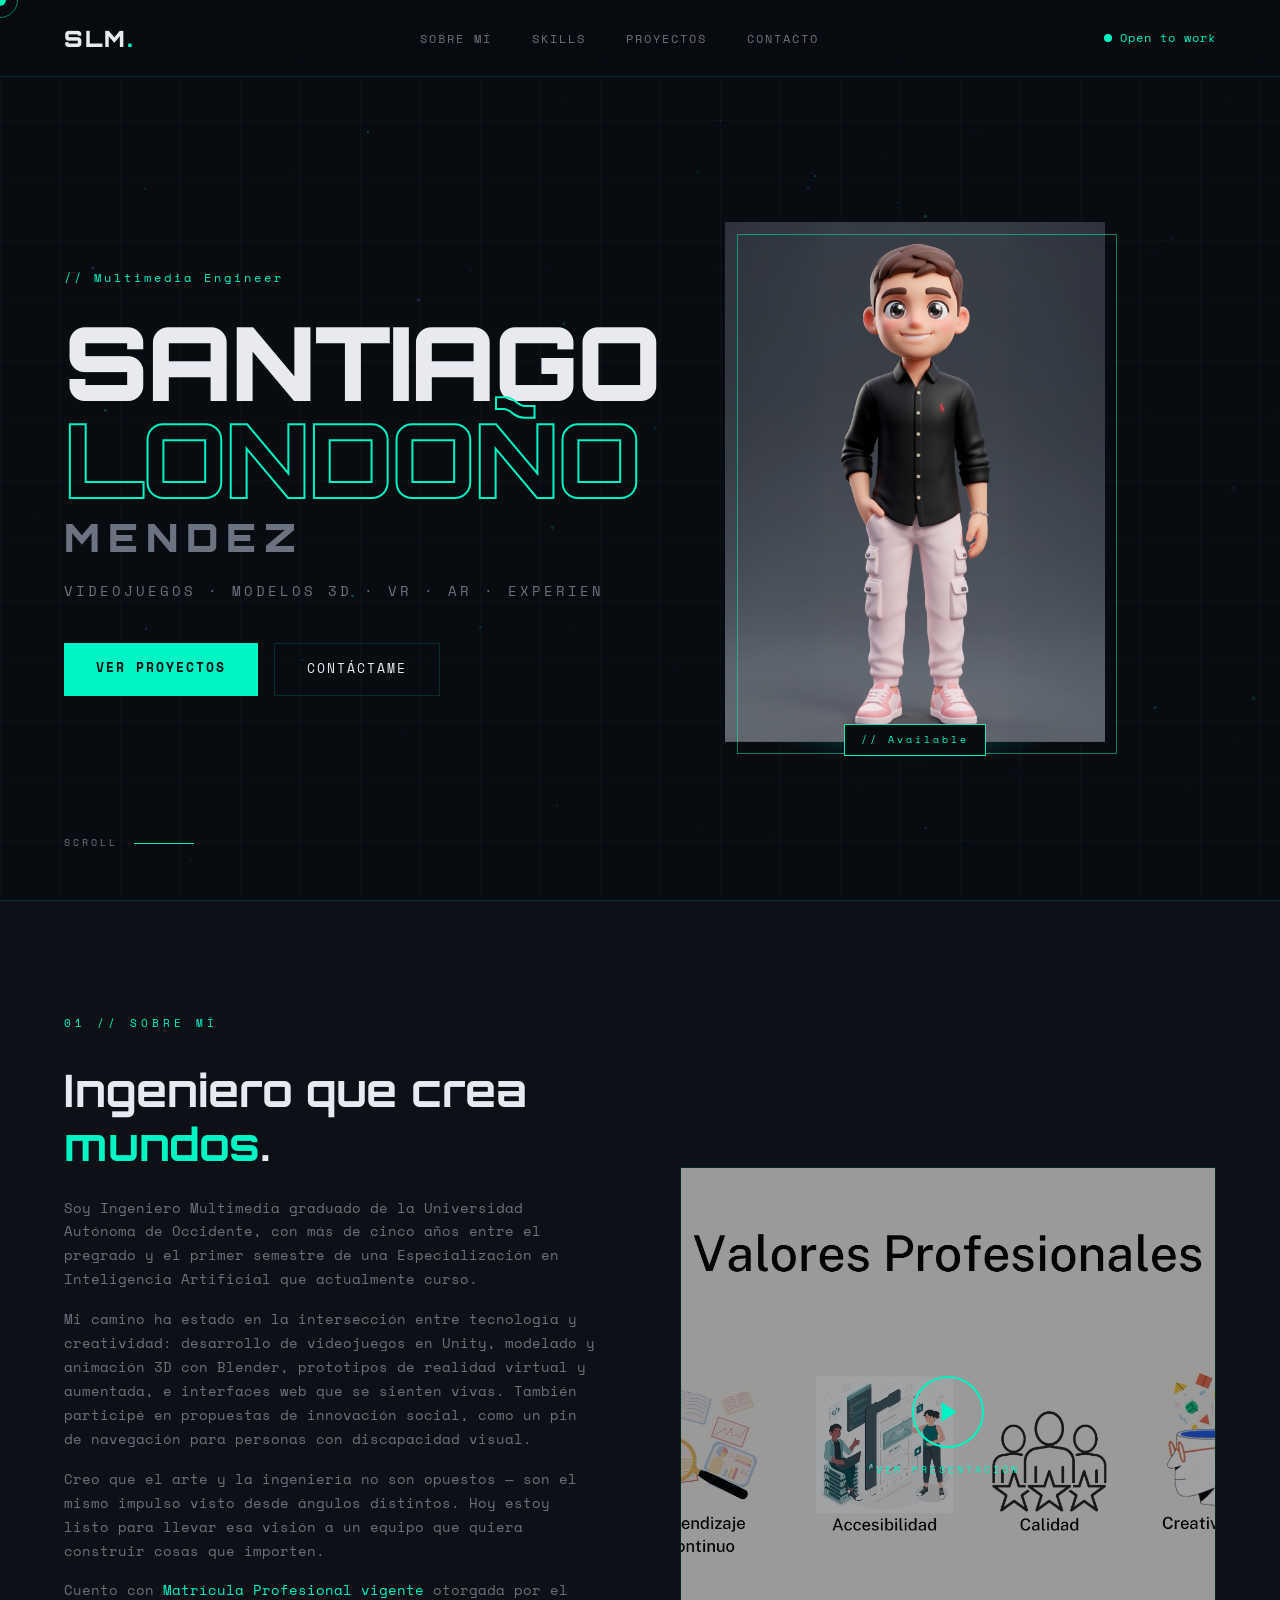
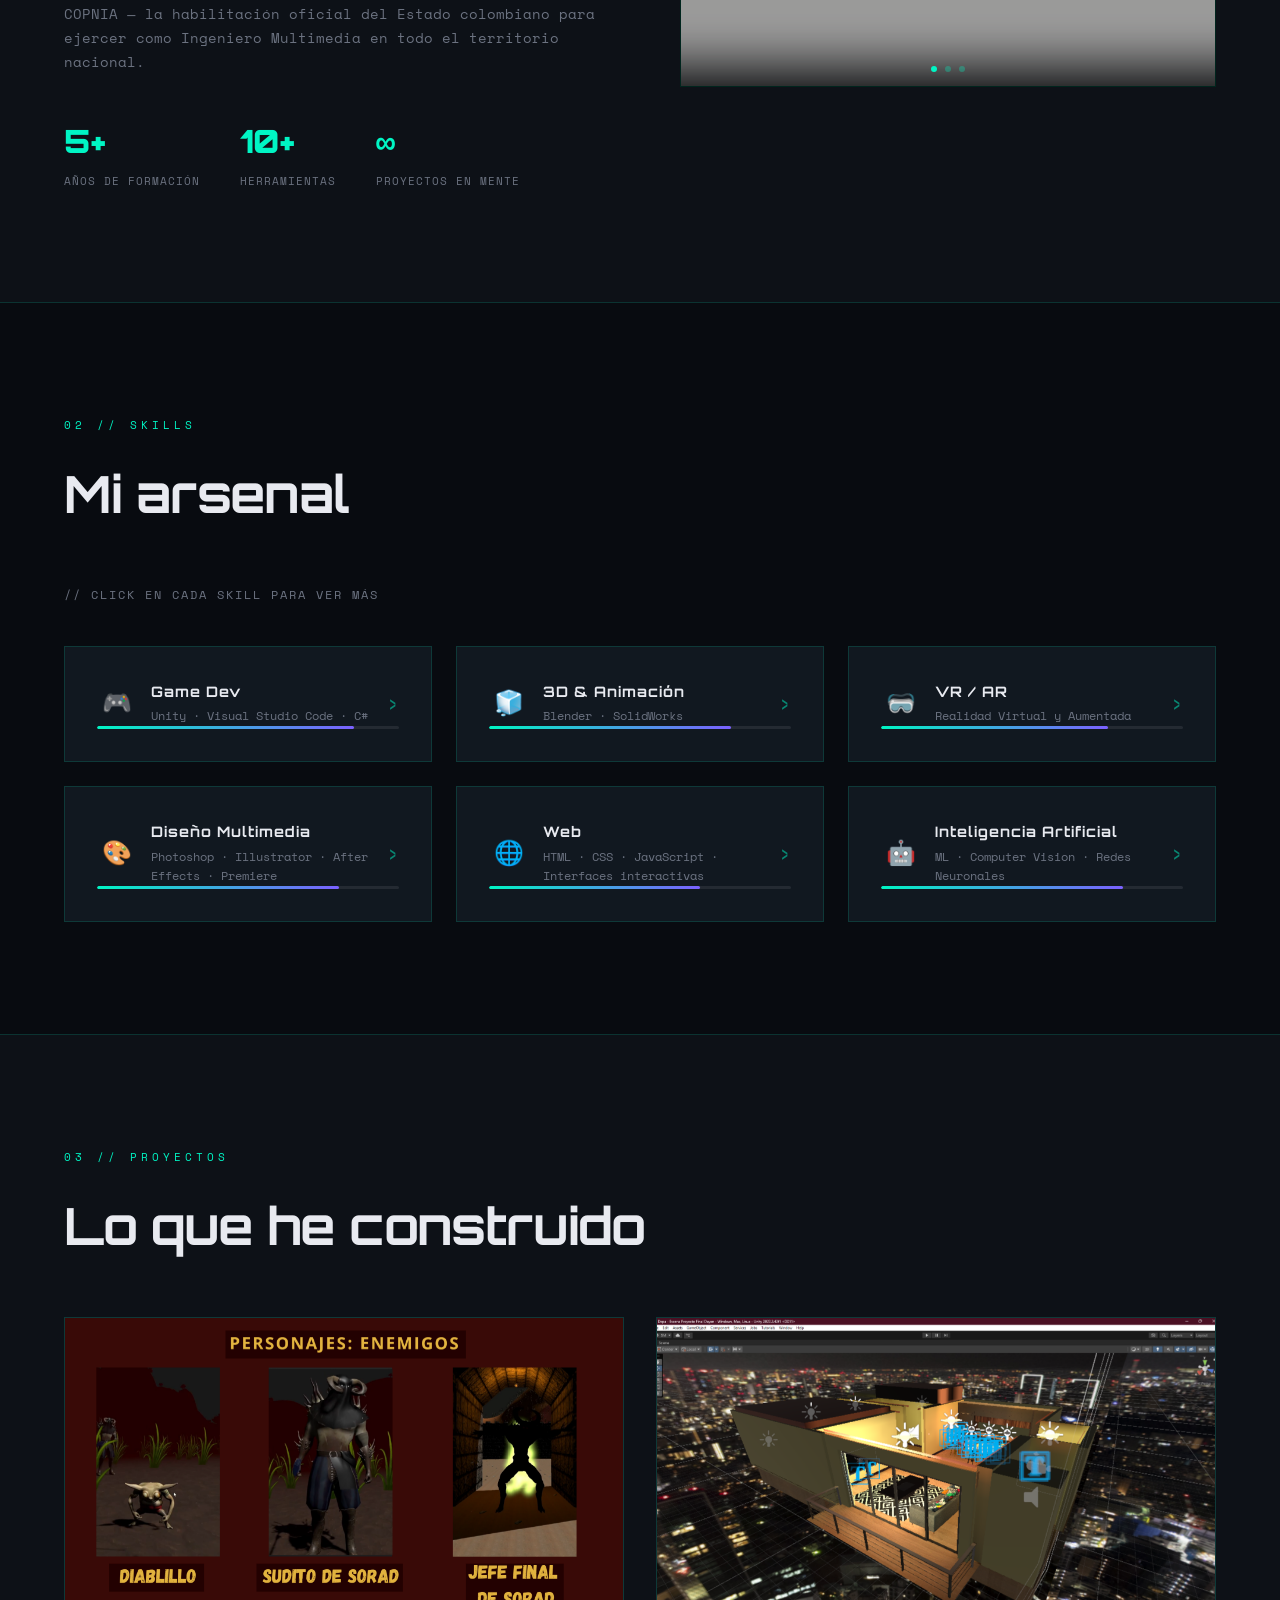
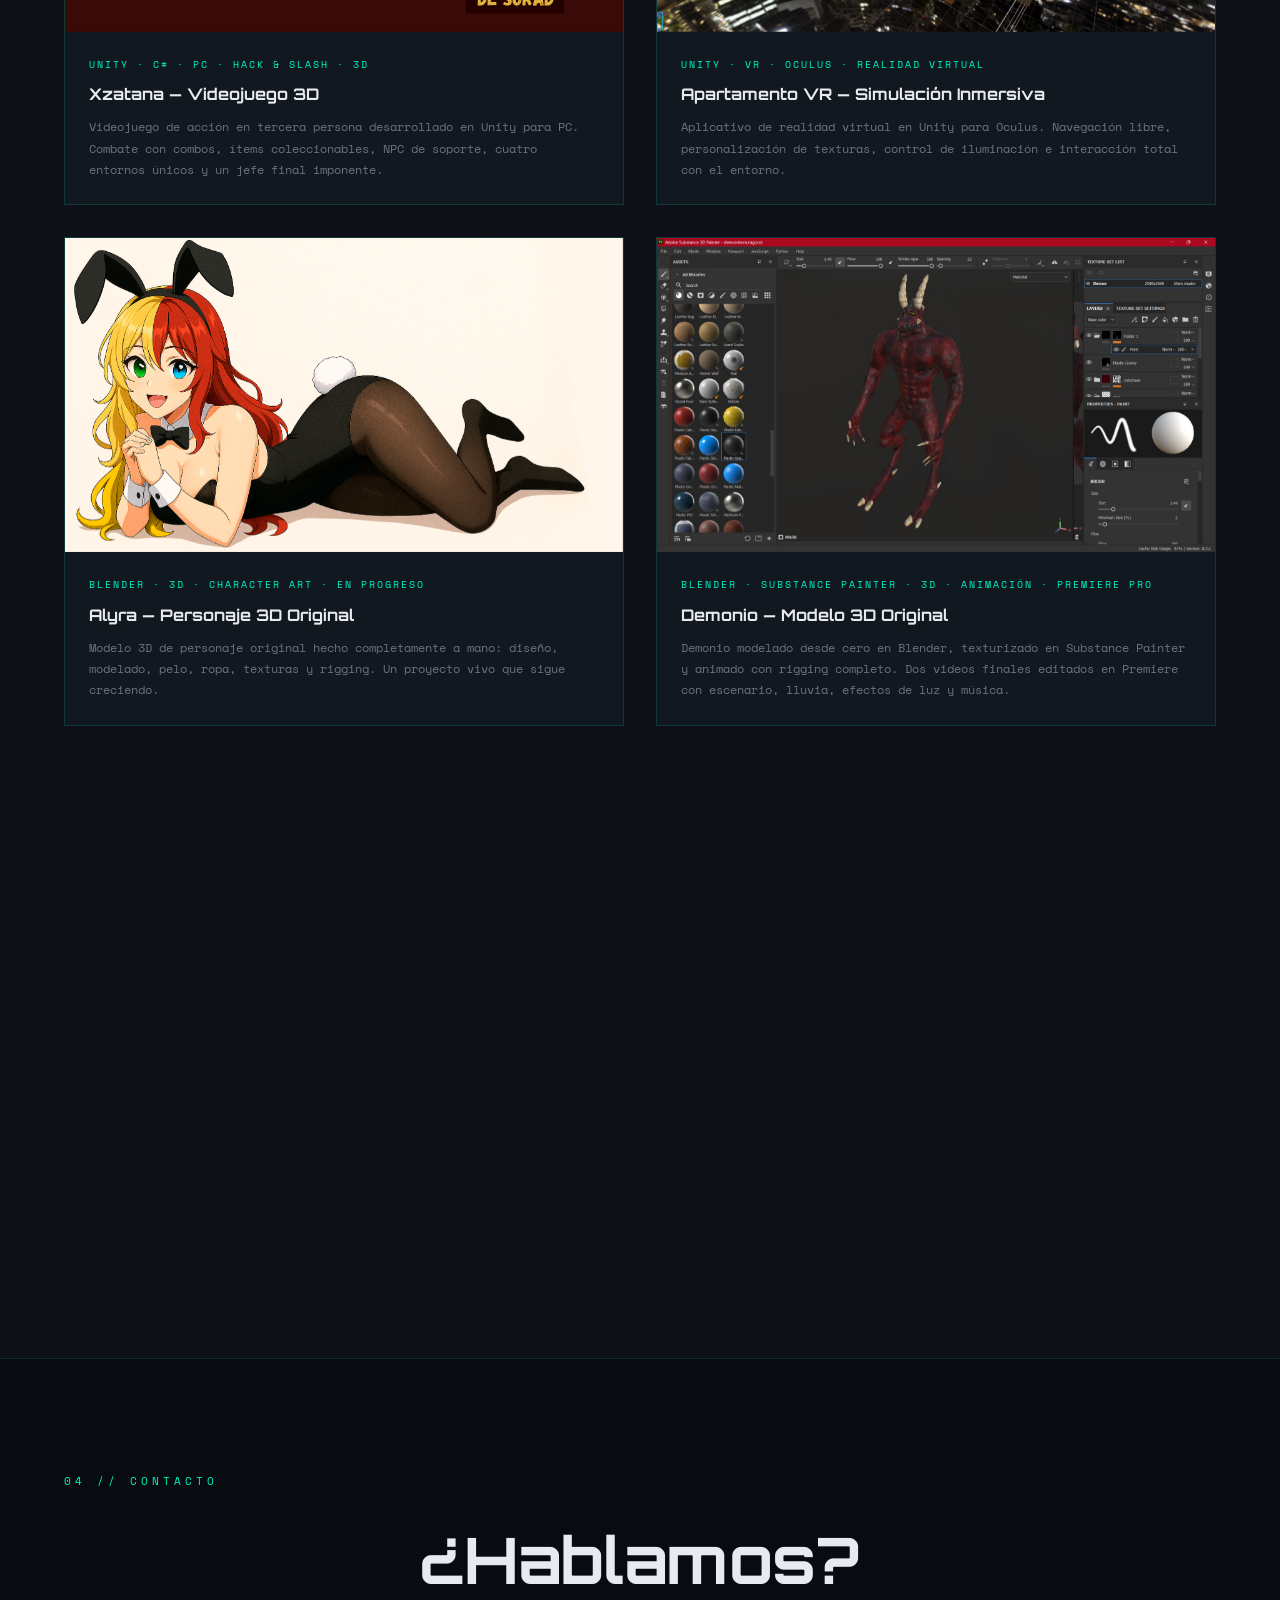
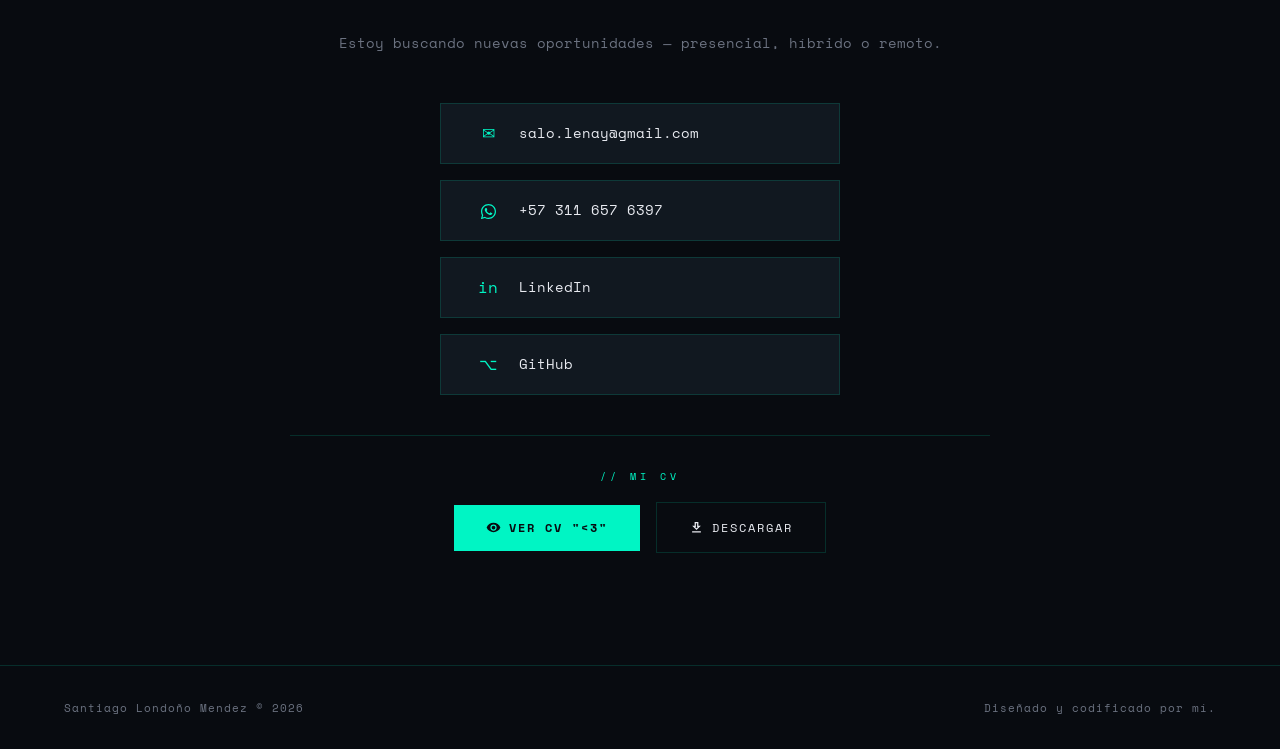
==== index.html @ 5a7d79ef "bb bb" ====
<!DOCTYPE html>
<html lang="es">
<head>
  <meta charset="UTF-8" />
  <meta name="viewport" content="width=device-width, initial-scale=1.0"/>
  <title>Santiago Londoño — Multimedia Engineer</title>
  <link rel="stylesheet" href="styles.css" />
  <link href="https://fonts.googleapis.com/css2?family=Orbitron:wght@400;700;900&family=Space+Mono:ital,wght@0,400;0,700;1,400&display=swap" rel="stylesheet"/>
</head>
<body>

  <div class="cursor"></div>
  <div class="cursor-trail"></div>
  <canvas id="particles-canvas"></canvas>

  <!-- NAVBAR -->
  <nav class="navbar">
    <a href="#inicio" class="nav-logo">SLM<span class="dot">.</span></a>
    <ul class="nav-links">
      <li><a href="#sobre-mi">Sobre mí</a></li>
      <li><a href="#habilidades">Skills</a></li>
      <li><a href="#proyectos">Proyectos</a></li>
      <li><a href="#contacto">Contacto</a></li>
    </ul>
    <div class="nav-status">
      <span class="status-dot"></span> Open to work
    </div>
  </nav>

  <!-- HERO -->
  <section class="hero" id="inicio">
    <div class="hero-grid-overlay"></div>
    <div class="hero-content">
      <div class="hero-tag glitch-small">// Multimedia Engineer</div>
      <h1 class="hero-title">
        <span class="line-1">SANTIAGO</span>
        <span class="line-2">LONDOÑO</span>
        <span class="line-3">MENDEZ</span>
      </h1>
      <p class="hero-sub">Videojuegos · Modelos 3D · VR · AR · Experiencias Interactivas</p>
      <div class="hero-cta">
        <a href="#proyectos" class="btn-primary">Ver Proyectos</a>
        <a href="#contacto" class="btn-ghost">Contáctame</a>
      </div>
      <div class="hero-scroll-hint">
        <span>scroll</span>
        <div class="scroll-line"></div>
      </div>
    </div>

    <!-- VISUAL: imagen + video apilados con crossfade -->
    <div class="hero-visual">
      <div class="hero-img-wrap">

        <!-- Imagen principal (siempre visible al inicio) -->
        <img
          id="hero-photo"
          src="Media/YoGod.png"
          alt="Santiago Londoño"
          class="hero-media"
        />

        <!-- Video (invisible al inicio, aparece en el ciclo) -->
        <video
          id="hero-video"
          class="hero-media hero-media--video"
          muted
          playsinline
        ></video>

        <div class="hero-img-border"></div>
        <div class="hero-img-glow"></div>
        <div class="hero-img-tag">// Available</div>
      </div>
    </div>

  </section>

  <!-- SOBRE MÍ -->
  <section class="sobre-mi" id="sobre-mi">
    <div class="section-tag">01 // Sobre mí</div>
    <div class="sobre-mi-grid">

      <div class="sobre-texto reveal">
        <h2>Ingeniero que crea <span class="accent">mundos</span>.</h2>
        <p>
          Soy Ingeniero Multimedia graduado de la Universidad Autónoma de Occidente,
          con más de cinco años entre el pregrado y el primer semestre de una
          Especialización en Inteligencia Artificial que actualmente curso.
        </p>
        <p>
          Mi camino ha estado en la intersección entre tecnología y creatividad:
          desarrollo de videojuegos en Unity, modelado y animación 3D con Blender,
          prototipos de realidad virtual y aumentada, e interfaces web que se
          sienten vivas. También participé en propuestas de innovación social,
          como un pin de navegación para personas con discapacidad visual.
        </p>
        <p>
          Creo que el arte y la ingeniería no son opuestos — son el mismo
          impulso visto desde ángulos distintos. Hoy estoy listo para llevar
          esa visión a un equipo que quiera construir cosas que importen.
        </p>
        <p>
          Cuento con <span class="accent">Matrícula Profesional vigente</span> otorgada por el
          COPNIA — la habilitación oficial del Estado colombiano para ejercer como
          Ingeniero Multimedia en todo el territorio nacional.
        </p>
        <div class="sobre-stats">
          <div class="stat">
            <span class="stat-num">5+</span>
            <span class="stat-label">Años de formación</span>
          </div>
          <div class="stat">
            <span class="stat-num">10+</span>
            <span class="stat-label">Herramientas</span>
          </div>
          <div class="stat">
            <span class="stat-num">∞</span>
            <span class="stat-label">Proyectos en mente</span>
          </div>
        </div>
      </div>

      <!-- VIDEO DE PRESENTACIÓN -->
      <div class="sobre-imagen reveal">
        <div class="presentacion-wrap" id="pres-wrap">

          <!-- VIDEO — siempre presente en el DOM -->
          <video
            id="presentacion-video"
            src="https://media.githubusercontent.com/media/SANTIAGOlmF14/portafolio-santiago/main/Media/presentacion.mp4"
            preload="metadata"
            playsinline
          ></video>

          <!-- POSTER SLIDESHOW — encima del video hasta que se da play -->
          <div id="pres-poster" style="position:absolute;inset:0;z-index:10;pointer-events:auto;">
            <!-- imágenes rotativas -->
            <img id="pslide-1" src="Media/valor.png"  alt="valor"  style="position:absolute;inset:0;width:100%;height:100%;object-fit:cover;opacity:1;transition:opacity 1.4s ease;"/>
            <img id="pslide-2" src="Media/vision.png" alt="vision" style="position:absolute;inset:0;width:100%;height:100%;object-fit:cover;opacity:0;transition:opacity 1.4s ease;"/>
            <img id="pslide-3" src="Media/red.png"    alt="red"    style="position:absolute;inset:0;width:100%;height:100%;object-fit:cover;opacity:0;transition:opacity 1.4s ease;"/>
            <!-- oscurecimiento suave -->
            <div style="position:absolute;inset:0;background:rgba(8,11,16,.38);z-index:1;"></div>
            <!-- botón play + texto -->
            <div style="position:absolute;inset:0;z-index:2;display:flex;flex-direction:column;align-items:center;justify-content:center;gap:.8rem;">
              <button id="pres-play-btn" aria-label="Reproducir presentación" style="width:72px;height:72px;border-radius:50%;border:2px solid var(--accent);background:none;color:var(--accent);display:flex;align-items:center;justify-content:center;cursor:none;transition:background .2s,transform .2s;">
                <svg viewBox="0 0 24 24" fill="currentColor" width="26" height="26"><polygon points="6,3 20,12 6,21"/></svg>
              </button>
              <p style="font-size:.65rem;letter-spacing:3px;text-transform:uppercase;color:var(--accent);margin:0;">Ver presentación</p>
            </div>
            <!-- dots indicadores -->
            <div style="position:absolute;bottom:.9rem;left:50%;transform:translateX(-50%);display:flex;gap:.5rem;z-index:3;">
              <span id="pdot-0" style="width:6px;height:6px;border-radius:50%;background:var(--accent);opacity:1;transition:opacity .3s;display:block;"></span>
              <span id="pdot-1" style="width:6px;height:6px;border-radius:50%;background:var(--accent);opacity:.3;transition:opacity .3s;display:block;"></span>
              <span id="pdot-2" style="width:6px;height:6px;border-radius:50%;background:var(--accent);opacity:.3;transition:opacity .3s;display:block;"></span>
            </div>
          </div>

          <!-- CONTROLES — ocultos hasta que empieza el video, z-index ALTO -->
          <div id="pres-controls" style="display:none;position:absolute;bottom:0;left:0;right:0;padding:.5rem .8rem .6rem;background:linear-gradient(transparent,rgba(0,0,0,.85));z-index:20;align-items:center;gap:.6rem;">
            <!-- pause/play -->
            <button id="pres-pp" title="Pausar/Reanudar" style="background:none;border:none;cursor:none;color:var(--accent);padding:2px;display:flex;align-items:center;justify-content:center;transition:color .15s,transform .15s;">
              <svg id="pres-icon-pause" viewBox="0 0 24 24" fill="currentColor" width="18" height="18"><rect x="5" y="3" width="4" height="18" rx="1"/><rect x="15" y="3" width="4" height="18" rx="1"/></svg>
              <svg id="pres-icon-play"  viewBox="0 0 24 24" fill="currentColor" width="18" height="18" style="display:none;"><polygon points="5,3 19,12 5,21"/></svg>
            </button>
            <!-- barra de progreso -->
            <div id="pres-track" style="flex:1;position:relative;height:4px;background:rgba(255,255,255,.2);border-radius:2px;cursor:none;">
              <div id="pres-fill" style="position:absolute;top:0;left:0;height:100%;width:0%;background:var(--accent);border-radius:2px;pointer-events:none;transition:width .1s linear;"></div>
              <div id="pres-thumb" style="position:absolute;top:50%;transform:translateY(-50%);width:12px;height:12px;background:var(--accent);border-radius:50%;margin-left:-6px;pointer-events:none;box-shadow:0 0 6px rgba(0,245,196,.6);transition:left .1s linear;"></div>
            </div>
            <!-- tiempo -->
            <span id="pres-time" style="font-size:.6rem;letter-spacing:1px;color:var(--text-muted);white-space:nowrap;min-width:72px;text-align:right;flex-shrink:0;">0:00</span>
            <!-- mute -->
            <button id="pres-mute" title="Silenciar/Activar" style="background:none;border:none;cursor:none;color:var(--accent);padding:2px;display:flex;align-items:center;justify-content:center;transition:color .15s,transform .15s;">
              <svg id="pres-vol"   viewBox="0 0 24 24" fill="currentColor" width="18" height="18"><path d="M3 9v6h4l5 5V4L7 9H3zm13.5 3A4.5 4.5 0 0 0 14 7.97v8.05c1.48-.73 2.5-2.25 2.5-4.02z"/></svg>
              <svg id="pres-muted" viewBox="0 0 24 24" fill="currentColor" width="18" height="18" style="display:none;"><path d="M16.5 12A4.5 4.5 0 0 0 14 7.97v2.21l2.45 2.45c.03-.2.05-.41.05-.63zm2.5 0c0 .94-.2 1.82-.54 2.64l1.51 1.51C20.63 14.91 21 13.5 21 12c0-4.28-2.99-7.86-7-8.77v2.06c2.89.86 5 3.54 5 6.71zM4.27 3L3 4.27 7.73 9H3v6h4l5 5v-6.73l4.25 4.25c-.67.52-1.42.93-2.25 1.18v2.06A8.99 8.99 0 0 0 17.73 19l2 2L21 19.73l-18-18zM12 4L9.91 6.09 12 8.18V4z"/></svg>
            </button>
            <!-- volumen slider -->
            <input id="pres-vol-slider" type="range" min="0" max="1" step="0.05" value="1" title="Volumen"
              style="-webkit-appearance:none;appearance:none;width:60px;height:3px;border-radius:2px;cursor:none;background:linear-gradient(to right,var(--accent) 100%,rgba(255,255,255,.2) 100%);outline:none;border:none;flex-shrink:0;--vol:100%;">
            <!-- fullscreen -->
            <button id="pres-fs" title="Pantalla completa" style="background:none;border:none;cursor:none;color:var(--accent);padding:2px;display:flex;align-items:center;justify-content:center;margin-left:auto;transition:color .15s,transform .15s;">
              <svg viewBox="0 0 24 24" fill="currentColor" width="16" height="16"><path d="M7 14H5v5h5v-2H7v-3zm-2-4h2V7h3V5H5v5zm12 7h-3v2h5v-5h-2v3zM14 5v2h3v3h2V5h-5z"/></svg>
            </button>
          </div>

          <div class="pres-glow"></div>
        </div>
      </div>

    </div>
  </section>

  <!-- HABILIDADES -->
  <section class="habilidades" id="habilidades">
    <div class="section-tag">02 // Skills</div>
    <h2 class="section-title reveal">Mi arsenal</h2>
    <p style="font-size:.75rem;color:var(--text-muted);letter-spacing:2px;text-transform:uppercase;margin-bottom:2.5rem;" class="reveal">// Click en cada skill para ver más</p>
    <div class="skills-grid">

      <!-- GAME DEV -->
      <div class="skill-card reveal skill-card--expandable" data-delay="0" data-skill="gamedev">
        <div class="skill-card-header">
          <div class="skill-icon">🎮</div>
          <div class="skill-header-text">
            <h3>Game Dev</h3>
            <p>Unity · Visual Studio Code · C#</p>
          </div>
          <div class="skill-expand-arrow">›</div>
        </div>
        <div class="skill-bar"><div class="skill-fill" style="--w: 85%"></div></div>
        <div class="skill-expand-panel">
          <div class="skill-exp-divider"></div>
          <div class="skill-exp-stats">
            <div class="skill-stat"><span class="skill-stat-val">3+</span><span class="skill-stat-label">Proyectos Unity</span></div>
            <div class="skill-stat"><span class="skill-stat-val">85%</span><span class="skill-stat-label">Dominio</span></div>
            <div class="skill-stat"><span class="skill-stat-val">C#</span><span class="skill-stat-label">Lenguaje</span></div>
          </div>
          <div class="skill-exp-tags">
            <span class="skill-tag">Unity Engine</span>
            <span class="skill-tag">C# Scripting</span>
            <span class="skill-tag">Physics 3D</span>
            <span class="skill-tag">Animaciones</span>
            <span class="skill-tag">NPCs & AI</span>
            <span class="skill-tag">VR Integration</span>
          </div>
          <div class="skill-exp-evidence">
            <div class="skill-ev-label">// Evidencia</div>
            <div class="skill-ev-item">→ Xzatana: juego completo con combate, ítems, NPC y jefe final</div>
            <div class="skill-ev-item">→ Apartamento VR: simulación inmersiva para Oculus en Unity</div>
            <div class="skill-ev-item">→ Sistema de combate, diálogos flotantes e IA de enemigos</div>
          </div>
        </div>
      </div>

      <!-- 3D & ANIMACIÓN -->
      <div class="skill-card reveal skill-card--expandable" data-delay="1" data-skill="3d">
        <div class="skill-card-header">
          <div class="skill-icon">🧊</div>
          <div class="skill-header-text">
            <h3>3D & Animación</h3>
            <p>Blender · SolidWorks</p>
          </div>
          <div class="skill-expand-arrow">›</div>
        </div>
        <div class="skill-bar"><div class="skill-fill" style="--w: 80%"></div></div>
        <div class="skill-expand-panel">
          <div class="skill-exp-divider"></div>
          <div class="skill-exp-stats">
            <div class="skill-stat"><span class="skill-stat-val">2</span><span class="skill-stat-label">Softwares</span></div>
            <div class="skill-stat"><span class="skill-stat-val">80%</span><span class="skill-stat-label">Dominio</span></div>
            <div class="skill-stat"><span class="skill-stat-val">PBR</span><span class="skill-stat-label">Pipeline</span></div>
          </div>
          <div class="skill-exp-tags">
            <span class="skill-tag">Modelado</span>
            <span class="skill-tag">Texturizado</span>
            <span class="skill-tag">Rigging</span>
            <span class="skill-tag">Shaders</span>
            <span class="skill-tag">SolidWorks</span>
            <span class="skill-tag">Impresión 3D</span>
          </div>
          <div class="skill-exp-evidence">
            <div class="skill-ev-label">// Evidencia</div>
            <div class="skill-ev-item">→ Alyra: personaje 3D original con modelado, pelo y rigging</div>
            <div class="skill-ev-item">→ ListenMove: carcasa diseñada en Blender e impresa en 3D</div>
            <div class="skill-ev-item">→ Modelado técnico en SolidWorks para proyectos de hardware</div>
          </div>
        </div>
      </div>

      <!-- VR / AR -->
      <div class="skill-card reveal skill-card--expandable" data-delay="2" data-skill="vr">
        <div class="skill-card-header">
          <div class="skill-icon">🥽</div>
          <div class="skill-header-text">
            <h3>VR / AR</h3>
            <p>Realidad Virtual y Aumentada</p>
          </div>
          <div class="skill-expand-arrow">›</div>
        </div>
        <div class="skill-bar"><div class="skill-fill" style="--w: 75%"></div></div>
        <div class="skill-expand-panel">
          <div class="skill-exp-divider"></div>
          <div class="skill-exp-stats">
            <div class="skill-stat"><span class="skill-stat-val">Oculus</span><span class="skill-stat-label">Plataforma</span></div>
            <div class="skill-stat"><span class="skill-stat-val">75%</span><span class="skill-stat-label">Dominio</span></div>
            <div class="skill-stat"><span class="skill-stat-val">XR</span><span class="skill-stat-label">Stack</span></div>
          </div>
          <div class="skill-exp-tags">
            <span class="skill-tag">Oculus SDK</span>
            <span class="skill-tag">XR Toolkit</span>
            <span class="skill-tag">Navegación VR</span>
            <span class="skill-tag">Interacción</span>
            <span class="skill-tag">Espacio 3D</span>
          </div>
          <div class="skill-exp-evidence">
            <div class="skill-ev-label">// Evidencia</div>
            <div class="skill-ev-item">→ Apartamento VR: navegación libre y personalización en Oculus</div>
            <div class="skill-ev-item">→ Control de iluminación e interacción total con el entorno</div>
            <div class="skill-ev-item">→ Implementación con Unity XR Toolkit y Oculus Integration</div>
          </div>
        </div>
      </div>

      <!-- DISEÑO MULTIMEDIA -->
      <div class="skill-card reveal skill-card--expandable" data-delay="3" data-skill="design">
        <div class="skill-card-header">
          <div class="skill-icon">🎨</div>
          <div class="skill-header-text">
            <h3>Diseño Multimedia</h3>
            <p>Photoshop · Illustrator · After Effects · Premiere</p>
          </div>
          <div class="skill-expand-arrow">›</div>
        </div>
        <div class="skill-bar"><div class="skill-fill" style="--w: 80%"></div></div>
        <div class="skill-expand-panel">
          <div class="skill-exp-divider"></div>
          <div class="skill-exp-stats">
            <div class="skill-stat"><span class="skill-stat-val">4</span><span class="skill-stat-label">Herramientas CC</span></div>
            <div class="skill-stat"><span class="skill-stat-val">80%</span><span class="skill-stat-label">Dominio</span></div>
            <div class="skill-stat"><span class="skill-stat-val">AV</span><span class="skill-stat-label">Producción</span></div>
          </div>
          <div class="skill-exp-tags">
            <span class="skill-tag">Photoshop</span>
            <span class="skill-tag">Illustrator</span>
            <span class="skill-tag">After Effects</span>
            <span class="skill-tag">Premiere Pro</span>
            <span class="skill-tag">Motion Graphics</span>
            <span class="skill-tag">Edición de video</span>
          </div>
          <div class="skill-exp-evidence">
            <div class="skill-ev-label">// Evidencia</div>
            <div class="skill-ev-item">→ Tráiler promocional de Xzatana editado y producido</div>
            <div class="skill-ev-item">→ Assets visuales e íconos para proyectos de juego</div>
            <div class="skill-ev-item">→ Materiales gráficos para presentaciones académicas y portafolio</div>
          </div>
        </div>
      </div>

      <!-- WEB -->
      <div class="skill-card reveal skill-card--expandable" data-delay="4" data-skill="web">
        <div class="skill-card-header">
          <div class="skill-icon">🌐</div>
          <div class="skill-header-text">
            <h3>Web</h3>
            <p>HTML · CSS · JavaScript · Interfaces interactivas</p>
          </div>
          <div class="skill-expand-arrow">›</div>
        </div>
        <div class="skill-bar"><div class="skill-fill" style="--w: 70%"></div></div>
        <div class="skill-expand-panel">
          <div class="skill-exp-divider"></div>
          <div class="skill-exp-stats">
            <div class="skill-stat"><span class="skill-stat-val">3</span><span class="skill-stat-label">Lenguajes</span></div>
            <div class="skill-stat"><span class="skill-stat-val">70%</span><span class="skill-stat-label">Dominio</span></div>
            <div class="skill-stat"><span class="skill-stat-val">UI</span><span class="skill-stat-label">Especialidad</span></div>
          </div>
          <div class="skill-exp-tags">
            <span class="skill-tag">HTML5</span>
            <span class="skill-tag">CSS3</span>
            <span class="skill-tag">JavaScript</span>
            <span class="skill-tag">Animaciones CSS</span>
            <span class="skill-tag">Video players</span>
            <span class="skill-tag">Diseño responsive</span>
          </div>
          <div class="skill-exp-evidence">
            <div class="skill-ev-label">// Evidencia</div>
            <div class="skill-ev-item">→ Este portafolio: construido desde cero sin frameworks</div>
            <div class="skill-ev-item">→ Partículas, cursores custom, slideshows y players a medida</div>
            <div class="skill-ev-item">→ Maquinas Virtuales: configuración de servidores web Apache y Nginx</div>
          </div>
        </div>
      </div>

      <!-- INTELIGENCIA ARTIFICIAL -->
      <div class="skill-card reveal skill-card--expandable" data-delay="5" data-skill="ai">
        <div class="skill-card-header">
          <div class="skill-icon">🤖</div>
          <div class="skill-header-text">
            <h3>Inteligencia Artificial</h3>
            <p>ML · Computer Vision · Redes Neuronales</p>
          </div>
          <div class="skill-expand-arrow">›</div>
        </div>
        <div class="skill-bar"><div class="skill-fill" style="--w: 80%"></div></div>
        <div class="skill-expand-panel">
          <div class="skill-exp-divider"></div>
          <div class="skill-exp-stats">
            <div class="skill-stat"><span class="skill-stat-val">Redes</span><span class="skill-stat-label">Neuronales</span></div>
            <div class="skill-stat"><span class="skill-stat-val">80%</span><span class="skill-stat-label">Dominio</span></div>
            <div class="skill-stat"><span class="skill-stat-val">CV</span><span class="skill-stat-label">Especialidad</span></div>
          </div>
          <div class="skill-exp-tags">
            <span class="skill-tag">Redes Neuronales</span>
            <span class="skill-tag">Computer Vision</span>
            <span class="skill-tag">Modelos predictivos</span>
            <span class="skill-tag">Detección de objetos</span>
            <span class="skill-tag">Segmentación</span>
            <span class="skill-tag">Datasets propios</span>
            <span class="skill-tag">Transfer Learning</span>
            <span class="skill-tag">Modelos generativos</span>
          </div>
          <div class="skill-exp-evidence">
            <div class="skill-ev-label">// Evidencia</div>
            <div class="skill-ev-item">→ Redes neuronales creadas desde cero para clasificación y predicción</div>
            <div class="skill-ev-item">→ Modelos de segmentación y detección de objetos con datasets propios</div>
            <div class="skill-ev-item">→ Datasets anotados y entrenados manualmente para casos reales</div>
            <div class="skill-ev-item">→ Aplicativos con modelos preentrenados adaptados a problemas específicos</div>
            <div class="skill-ev-item">→ Especialización universitaria finalizando — base técnica sólida</div>
          </div>
        </div>
      </div>

    </div>
  </section>

  <!-- PROYECTOS -->
  <section class="proyectos" id="proyectos">
    <div class="section-tag">03 // Proyectos</div>
    <h2 class="section-title reveal">Lo que he construido</h2>
    <div class="proyectos-grid">
      <div class="proyecto-card reveal" data-delay="0">
        <div class="proyecto-img" style="position:relative; overflow:hidden; background:#060a14;">
          <img id="xz-slide-1" src="Xzatana/Protagonistas.png" alt="Xzatana — Protagonista y NPC"
            style="width:100%;height:100%;object-fit:cover;object-position:center center;position:absolute;inset:0;opacity:1;transition:opacity 1.2s ease;will-change:opacity;"/>
          <img id="xz-slide-2" src="Xzatana/Enemigos.png" alt="Xzatana — Los tres enemigos"
            style="width:100%;height:100%;object-fit:cover;object-position:center center;position:absolute;inset:0;opacity:0;transition:opacity 1.2s ease;will-change:opacity;"/>
          <img id="xz-slide-3" src="Xzatana/Entorno.png" alt="Xzatana — Entorno cabañas"
            style="width:100%;height:100%;object-fit:cover;object-position:center center;position:absolute;inset:0;opacity:0;transition:opacity 1.2s ease;will-change:opacity;"/>
          <img id="xz-slide-4" src="Xzatana/Arma.png" alt="Xzatana — Protagonista con el arma"
            style="width:100%;height:100%;object-fit:cover;object-position:center center;position:absolute;inset:0;opacity:0;transition:opacity 1.2s ease;will-change:opacity;"/>
          <img id="xz-slide-5" src="Xzatana/Soporte.png" alt="Xzatana — NPC y sistema de soporte"
            style="width:100%;height:100%;object-fit:cover;object-position:center center;position:absolute;inset:0;opacity:0;transition:opacity 1.2s ease;will-change:opacity;"/>
          <div class="proyecto-overlay"><a href="xzatana.html" class="proyecto-link">Ver más →</a></div>
        </div>
        <div class="proyecto-info">
          <span class="proyecto-tag">Unity · C# · PC · Hack &amp; Slash · 3D</span>
          <h3>Xzatana — Videojuego 3D</h3>
          <p>Videojuego de acción en tercera persona desarrollado en Unity para PC. Combate con combos, ítems coleccionables, NPC de soporte, cuatro entornos únicos y un jefe final imponente.</p>
        </div>
      </div>
      <div class="proyecto-card reveal" data-delay="1">
        <div class="proyecto-img" style="position:relative; overflow:hidden; background:#060d10;">
          <img id="ap-slide-1" src="Apartamento/Unity1.png" alt="Apartamento VR — Vista general"
            style="width:100%;height:100%;object-fit:cover;object-position:center center;position:absolute;inset:0;opacity:1;transition:opacity 1.2s ease;will-change:opacity;"/>
          <img id="ap-slide-2" src="Apartamento/Unity2.png" alt="Apartamento VR — Sala y cocina"
            style="width:100%;height:100%;object-fit:cover;object-position:center center;position:absolute;inset:0;opacity:0;transition:opacity 1.2s ease;will-change:opacity;"/>
          <img id="ap-slide-3" src="Apartamento/Unity3.png" alt="Apartamento VR — Cocina y comedor"
            style="width:100%;height:100%;object-fit:cover;object-position:center center;position:absolute;inset:0;opacity:0;transition:opacity 1.2s ease;will-change:opacity;"/>
          <div class="proyecto-overlay"><a href="apartamento.html" class="proyecto-link">Ver más →</a></div>
        </div>
        <div class="proyecto-info">
          <span class="proyecto-tag">Unity · VR · Oculus · Realidad Virtual</span>
          <h3>Apartamento VR — Simulación Inmersiva</h3>
          <p>Aplicativo de realidad virtual en Unity para Oculus. Navegación libre, personalización de texturas, control de iluminación e interacción total con el entorno.</p>
        </div>
      </div>
      <div class="proyecto-card reveal" data-delay="1">
        <div class="proyecto-img" style="position:relative; overflow:hidden; background:#0a0610;">
          <img id="al-slide-1" src="Alyra/LadyConejita.png" alt="Alyra — Referencia"
            style="width:100%;height:100%;object-fit:cover;object-position:center top;position:absolute;inset:0;opacity:1;transition:opacity 1.2s ease;will-change:opacity;"/>
          <img id="al-slide-2" src="Alyra/mirar1.png" alt="Alyra — Vista diagonal"
            style="width:100%;height:100%;object-fit:cover;object-position:center top;position:absolute;inset:0;opacity:0;transition:opacity 1.2s ease;will-change:opacity;"/>
          <img id="al-slide-3" src="Alyra/Mirar2.png" alt="Alyra — Vista frontal"
            style="width:100%;height:100%;object-fit:cover;object-position:center top;position:absolute;inset:0;opacity:0;transition:opacity 1.2s ease;will-change:opacity;"/>
          <div class="proyecto-overlay"><a href="alyra.html" class="proyecto-link">Ver más →</a></div>
        </div>
        <div class="proyecto-info">
          <span class="proyecto-tag">Blender · 3D · Character Art · En progreso</span>
          <h3>Alyra — Personaje 3D Original</h3>
          <p>Modelo 3D de personaje original hecho completamente a mano: diseño, modelado, pelo, ropa, texturas y rigging. Un proyecto vivo que sigue creciendo.</p>
        </div>
      </div>
      <div class="proyecto-card reveal" data-delay="2">
        <div class="proyecto-img" style="position:relative; overflow:hidden; background:#0a0608;">
          <img id="dm-slide-1" src="Demonio/Texturafrente.jpg" alt="Demonio — Textura frontal"
            style="width:100%;height:100%;object-fit:cover;object-position:center top;position:absolute;inset:0;opacity:1;transition:opacity 1.2s ease;will-change:opacity;"/>
          <img id="dm-slide-2" src="Demonio/motion2.png" alt="Demonio — Animación"
            style="width:100%;height:100%;object-fit:cover;object-position:center top;position:absolute;inset:0;opacity:0;transition:opacity 1.2s ease;will-change:opacity;"/>
          <img id="dm-slide-3" src="Demonio/final.png" alt="Demonio — Pose final"
            style="width:100%;height:100%;object-fit:cover;object-position:center top;position:absolute;inset:0;opacity:0;transition:opacity 1.2s ease;will-change:opacity;"/>
          <img id="dm-slide-4" src="Demonio/boca1.jpg" alt="Demonio — Detalle boca"
            style="width:100%;height:100%;object-fit:cover;object-position:center top;position:absolute;inset:0;opacity:0;transition:opacity 1.2s ease;will-change:opacity;"/>
          <img id="dm-slide-5" src="Demonio/turnaround character.jpg" alt="Demonio — Turnaround"
            style="width:100%;height:100%;object-fit:cover;object-position:center top;position:absolute;inset:0;opacity:0;transition:opacity 1.2s ease;will-change:opacity;"/>
          <div class="proyecto-overlay"><a href="demonio.html" class="proyecto-link">Ver más →</a></div>
        </div>
        <div class="proyecto-info">
          <span class="proyecto-tag">Blender · Substance Painter · 3D · Animación · Premiere Pro</span>
          <h3>Demonio — Modelo 3D Original</h3>
          <p>Demonio modelado desde cero en Blender, texturizado en Substance Painter y animado con rigging completo. Dos videos finales editados en Premiere con escenario, lluvia, efectos de luz y música.</p>
        </div>
      </div>
      <div class="proyecto-card reveal" data-delay="2">
        <div class="proyecto-img" style="position:relative; overflow:hidden; background:#000;">
          <!-- Slideshow: Blender1 ↔ Carcasa1 -->
          <img
            id="lm-slide-1"
            src="ListenMove/Blender1.png"
            alt="ListenMove — Diseño Blender"
            style="width:100%;height:100%;object-fit:cover;position:absolute;inset:0;opacity:1;transition:opacity 1.2s ease;will-change:opacity;"
          />
          <img
            id="lm-slide-2"
            src="ListenMove/Carcasa1.jpeg"
            alt="ListenMove — Carcasa impresa"
            style="width:100%;height:100%;object-fit:cover;position:absolute;inset:0;opacity:0;transition:opacity 1.2s ease;will-change:opacity;"
          />
          <div class="proyecto-overlay"><a href="listenmove.html" class="proyecto-link">Ver más →</a></div>
        </div>
        <div class="proyecto-info">
          <span class="proyecto-tag">Hardware · ESP32 · Raspberry Pi · Blender · SolidWorks</span>
          <h3>Pin de Navegación Inteligente — ListenMove</h3>
          <p>Dispositivo físico de navegación interior para personas con discapacidad visual. Diseñado e impreso en 3D, con localización Wi-Fi en tiempo real.</p>
        </div>
      </div>
      <div class="proyecto-card reveal" data-delay="3">
        <div class="proyecto-img" style="position:relative; overflow:hidden; background:#040c10;">
          <img id="ze-slide-1" src="Zeida/web.png" alt="Maquinas Virtuales — Sitio web principal"
            style="width:100%;height:100%;object-fit:cover;object-position:center top;position:absolute;inset:0;opacity:1;transition:opacity 1.2s ease;will-change:opacity;"/>
          <img id="ze-slide-2" src="Zeida/correo.png" alt="Maquinas Virtuales — Sistema de correo"
            style="width:100%;height:100%;object-fit:cover;object-position:center top;position:absolute;inset:0;opacity:0;transition:opacity 1.2s ease;will-change:opacity;"/>
          <img id="ze-slide-3" src="Zeida/Proxy.png" alt="Maquinas Virtuales — Proxy Squid"
            style="width:100%;height:100%;object-fit:cover;object-position:center top;position:absolute;inset:0;opacity:0;transition:opacity 1.2s ease;will-change:opacity;"/>
          <div class="proyecto-overlay"><a href="zeida.html" class="proyecto-link">Ver más →</a></div>
        </div>
        <div class="proyecto-info">
          <span class="proyecto-tag">Linux · BIND9 · Apache · Nginx · Postfix · Squid</span>
          <h3>Maquinas Virtuales — Infraestructura de Red</h3>
          <p>Dos servidores virtuales Ubuntu con DNS, hosting web, correo corporativo, proxy con bloqueo de redes sociales y firewall. Un parcial universitario hecho proyecto real.</p>
        </div>
      </div>
    </div>
  </section>

  <!-- CONTACTO -->
  <section class="contacto" id="contacto">
    <div class="section-tag">04 // Contacto</div>
    <div class="contacto-inner reveal">
      <h2>¿Hablamos?</h2>
      <p>Estoy buscando nuevas oportunidades — presencial, híbrido o remoto.</p>
      <div class="contacto-links">
        <a href="mailto:salo.lenay@gmail.com" class="contacto-item">
          <span class="ci-icon">✉</span><span>salo.lenay@gmail.com</span>
        </a>
        <a href="https://wa.me/573116576397" target="_blank" rel="noopener" class="contacto-item">
          <span class="ci-icon">
            <svg viewBox="0 0 24 24" fill="currentColor" width="15" height="15" style="vertical-align:middle;">
              <path d="M17.472 14.382c-.297-.149-1.758-.867-2.03-.967-.273-.099-.471-.148-.67.15-.197.297-.767.966-.94 1.164-.173.199-.347.223-.644.075-.297-.15-1.255-.463-2.39-1.475-.883-.788-1.48-1.761-1.653-2.059-.173-.297-.018-.458.13-.606.134-.133.298-.347.446-.52.149-.174.198-.298.298-.497.099-.198.05-.371-.025-.52-.075-.149-.669-1.612-.916-2.207-.242-.579-.487-.5-.669-.51-.173-.008-.371-.01-.57-.01-.198 0-.52.074-.792.372-.272.297-1.04 1.016-1.04 2.479 0 1.462 1.065 2.875 1.213 3.074.149.198 2.096 3.2 5.077 4.487.709.306 1.262.489 1.694.625.712.227 1.36.195 1.871.118.571-.085 1.758-.719 2.006-1.413.248-.694.248-1.289.173-1.413-.074-.124-.272-.198-.57-.347z"/>
              <path d="M12 0C5.373 0 0 5.373 0 12c0 2.117.549 4.107 1.51 5.845L.057 23.082a.75.75 0 0 0 .921.921l5.237-1.453A11.946 11.946 0 0 0 12 24c6.627 0 12-5.373 12-12S18.627 0 12 0zm0 22c-1.907 0-3.693-.505-5.23-1.388l-.374-.217-3.876 1.075 1.075-3.876-.217-.374A9.958 9.958 0 0 1 2 12C2 6.477 6.477 2 12 2s10 4.477 10 10-4.477 10-10 10z"/>
            </svg>
          </span>
          <span>+57 311 657 6397</span>
        </a>
        <a href="https://www.linkedin.com/in/santiagolondo%C3%B1o/" target="_blank" class="contacto-item">
          <span class="ci-icon">in</span><span>LinkedIn</span>
        </a>
        <a href="https://github.com/SANTIAGOlmF14" target="_blank" class="contacto-item">
          <span class="ci-icon">⌥</span><span>GitHub</span>
        </a>
      </div>

      <!-- CV -->
      <div class="cv-block">
        <div class="cv-label">// Mi CV</div>
        <div class="cv-actions">
          <button class="btn-primary" id="cv-preview-btn">
            <svg viewBox="0 0 24 24" fill="currentColor" width="15" height="15" style="flex-shrink:0;"><path d="M12 4.5C7 4.5 2.73 7.61 1 12c1.73 4.39 6 7.5 11 7.5s9.27-3.11 11-7.5c-1.73-4.39-6-7.5-11-7.5zm0 12.5a5 5 0 1 1 0-10 5 5 0 0 1 0 10zm0-8a3 3 0 1 0 0 6 3 3 0 0 0 0-6z"/></svg>
            Ver CV "<3"
          </button>
          <a href="Media/CV.pdf" download="CV_Santiago_Londono.pdf" class="btn-ghost">
            <svg viewBox="0 0 24 24" fill="currentColor" width="15" height="15" style="flex-shrink:0;"><path d="M19 9h-4V3H9v6H5l7 7 7-7zm-8 2V5h2v6h1.17L12 13.17 9.83 11H11zm-6 7h14v2H5v-2z"/></svg>
            Descargar
          </a>
        </div>
      </div>
    </div>
  </section>

  <!-- MODAL CV VIEWER -->
  <div id="cv-modal" style="display:none; position:fixed; inset:0; z-index:9999; background:rgba(8,11,16,.92); backdrop-filter:blur(6px); align-items:center; justify-content:center; padding:1.5rem;">
    <div style="position:relative; width:100%; max-width:860px; height:90vh; display:flex; flex-direction:column; gap:.8rem;">
      <div style="display:flex; align-items:center; justify-content:space-between;">
        <span style="font-size:.65rem; letter-spacing:4px; text-transform:uppercase; color:var(--accent);">// CV — Santiago Londoño</span>
        <div style="display:flex; gap:.8rem; align-items:center;">
          <a href="Media/CV.pdf" download="CV_Santiago_Londono.pdf" class="btn-ghost" style="font-size:.7rem; padding:.45rem 1rem; gap:.4rem; display:inline-flex; align-items:center;">
            <svg viewBox="0 0 24 24" fill="currentColor" width="13" height="13"><path d="M19 9h-4V3H9v6H5l7 7 7-7zm-8 2V5h2v6h1.17L12 13.17 9.83 11H11zm-6 7h14v2H5v-2z"/></svg>
            Descargar
          </a>
          <button id="cv-close-btn" style="background:none; border:1px solid var(--border); color:var(--text-muted); width:34px; height:34px; display:flex; align-items:center; justify-content:center; cursor:pointer; transition:all .2s; flex-shrink:0;" title="Cerrar">
            <svg viewBox="0 0 24 24" fill="currentColor" width="16" height="16"><path d="M19 6.41L17.59 5 12 10.59 6.41 5 5 6.41 10.59 12 5 17.59 6.41 19 12 13.41 17.59 19 19 17.59 13.41 12z"/></svg>
          </button>
        </div>
      </div>
      <iframe src="" id="cv-frame" style="flex:1; border:1px solid var(--border); background:#fff; width:100%;"></iframe>
    </div>
  </div>

  <footer class="footer">
    <span>Santiago Londoño Mendez © 2026</span>
    <span>Diseñado y codificado por mí.</span>
  </footer>

  <style>
    /* ── CV block ── */
    .cv-block {
      margin-top: 2.5rem;
      padding-top: 2rem;
      border-top: 1px solid var(--border);
      text-align: center;
    }
    .cv-label {
      font-size: .65rem;
      letter-spacing: 4px;
      color: var(--accent);
      text-transform: uppercase;
      margin-bottom: 1rem;
    }
    .cv-actions {
      display: flex;
      gap: 1rem;
      flex-wrap: wrap;
      align-items: center;
      justify-content: center;
    }
    .cv-actions .btn-primary,
    .cv-actions .btn-ghost {
      display: inline-flex;
      align-items: center;
      gap: .5rem;
      font-size: .75rem;
    }
    /* ── WhatsApp hover ── */
    .contacto-item:has(.ci-icon svg):hover { color: #25d366; }
    /* ── CV modal: cursor real del sistema siempre visible ── */
    #cv-modal, #cv-modal * { cursor: auto !important; }
    #cv-modal a, #cv-modal button { cursor: pointer !important; }
    #cv-close-btn:hover {
      border-color: var(--accent) !important;
      color: var(--accent) !important;
      background: rgba(0,245,196,.1) !important;
      box-shadow: 0 0 14px rgba(0,245,196,.3) !important;
      transform: scale(1.12) !important;
    }
    /* Ocultar el cursor custom mientras el modal está abierto */
    body.cv-open .cursor,
    body.cv-open .cursor-trail {
      opacity: 0 !important;
      pointer-events: none !important;
    }
    /* ── CV modal close hover ── */
    /* close hover definido arriba */

    /* ═══════════════════════════════════════════════
       SKILL CARDS — EXPANDIBLES
    ═══════════════════════════════════════════════ */
    /* Fix: el grid no debe estirar las celdas hermanas cuando una se abre */
    .skills-grid {
      align-items: start !important;
    }
    .skill-card--expandable {
      cursor: none;
      transition: border-color .3s;
      overflow: hidden;
      align-self: start;
    }
    .skill-card--expandable:hover {
      border-color: rgba(0,245,196,.4);
    }
    .skill-card-header {
      display: flex;
      align-items: center;
      gap: .9rem;
    }
    .skill-card-header .skill-icon {
      margin: 0;
      flex-shrink: 0;
      font-size: 1.5rem;
      width: 40px;
      height: 40px;
      display: flex;
      align-items: center;
      justify-content: center;
    }
    .skill-header-text {
      flex: 1;
      min-width: 0;
    }
    .skill-header-text h3 {
      margin: 0 0 .2rem;
    }
    .skill-header-text p {
      margin: 0;
      font-size: .72rem;
    }
    .skill-expand-arrow {
      font-size: 1.4rem;
      color: var(--accent);
      transition: transform .35s cubic-bezier(.4,0,.2,1), opacity .2s;
      opacity: .5;
      line-height: 1;
      flex-shrink: 0;
      user-select: none;
    }
    .skill-card--expandable.open .skill-expand-arrow {
      transform: rotate(90deg);
      opacity: 1;
    }

    /* Panel oculto */
    .skill-expand-panel {
      max-height: 0;
      overflow: hidden;
      transition: max-height .45s cubic-bezier(.4,0,.2,1), opacity .35s;
      opacity: 0;
    }
    .skill-card--expandable.open .skill-expand-panel {
      max-height: 400px;
      opacity: 1;
    }

    .skill-exp-divider {
      height: 1px;
      background: var(--border);
      margin: 1.2rem 0 1rem;
    }

    /* Mini stats row */
    .skill-exp-stats {
      display: flex;
      gap: 1rem;
      margin-bottom: 1rem;
    }
    .skill-stat {
      flex: 1;
      background: rgba(0,245,196,.04);
      border: 1px solid rgba(0,245,196,.12);
      padding: .55rem .5rem;
      text-align: center;
      display: flex;
      flex-direction: column;
      gap: .2rem;
    }
    .skill-stat-val {
      font-family: var(--font-display);
      font-size: .82rem;
      font-weight: 700;
      color: var(--accent);
      letter-spacing: 1px;
    }
    .skill-stat-label {
      font-size: .55rem;
      letter-spacing: 2px;
      color: var(--text-muted);
      text-transform: uppercase;
    }

    /* Tags de herramientas */
    .skill-exp-tags {
      display: flex;
      flex-wrap: wrap;
      gap: .4rem;
      margin-bottom: 1rem;
    }
    .skill-tag {
      font-size: .6rem;
      letter-spacing: 1.5px;
      color: var(--accent);
      border: 1px solid rgba(0,245,196,.25);
      padding: .25rem .6rem;
      text-transform: uppercase;
      background: rgba(0,245,196,.04);
      transition: background .2s, border-color .2s;
    }
    .skill-tag:hover {
      background: rgba(0,245,196,.1);
      border-color: rgba(0,245,196,.5);
    }

    /* Evidencia / justificación */
    .skill-exp-evidence {
      padding: .7rem .8rem;
      background: rgba(123,97,255,.04);
      border-left: 2px solid rgba(123,97,255,.4);
    }
    .skill-ev-label {
      font-size: .58rem;
      letter-spacing: 3px;
      color: rgba(123,97,255,.9);
      text-transform: uppercase;
      margin-bottom: .5rem;
    }
    .skill-ev-item {
      font-size: .72rem;
      color: var(--text-muted);
      line-height: 1.7;
    }
    .skill-ev-item + .skill-ev-item {
      margin-top: .15rem;
    }
  </style>

  <script src="script.js"></script>
  <script>
  /* =====================================================================
     PRESENTACION VIDEO PLAYER — completamente autónomo
     ===================================================================== */
  (function() {
    const video    = document.getElementById('presentacion-video');
    const poster   = document.getElementById('pres-poster');
    const controls = document.getElementById('pres-controls');
    const playBtn  = document.getElementById('pres-play-btn');
    const ppBtn    = document.getElementById('pres-pp');
    const iconPause= document.getElementById('pres-icon-pause');
    const iconPlay = document.getElementById('pres-icon-play');
    const track    = document.getElementById('pres-track');
    const fill     = document.getElementById('pres-fill');
    const thumb    = document.getElementById('pres-thumb');
    const timeEl   = document.getElementById('pres-time');
    const muteBtn  = document.getElementById('pres-mute');
    const volEl    = document.getElementById('pres-vol');
    const mutedEl  = document.getElementById('pres-muted');
    const volSlider= document.getElementById('pres-vol-slider');
    const fsBtn    = document.getElementById('pres-fs');
    const wrap     = document.getElementById('pres-wrap');
    if (!video) return;

    function fmt(s) {
      if (isNaN(s) || !s) return '0:00';
      return Math.floor(s/60) + ':' + String(Math.floor(s%60)).padStart(2,'0');
    }
    function syncPP() {
      iconPause.style.display = video.paused ? 'none'  : 'block';
      iconPlay.style.display  = video.paused ? 'block' : 'none';
    }
    function updateProg() {
      if (!video.duration) return;
      const pct = (video.currentTime / video.duration) * 100;
      fill.style.width  = pct + '%';
      thumb.style.left  = pct + '%';
      timeEl.textContent = fmt(video.currentTime) + ' / ' + fmt(video.duration);
    }
    function syncVol() {
      const m = video.muted || video.volume === 0;
      volEl.style.display   = m ? 'none'  : 'block';
      mutedEl.style.display = m ? 'block' : 'none';
      const pct = (m ? 0 : video.volume * 100);
      volSlider.style.background = `linear-gradient(to right,var(--accent) ${pct}%,rgba(255,255,255,.2) ${pct}%)`;
    }

    /* ── Play inicial desde poster ── */
    playBtn.addEventListener('click', function(e) {
      e.stopPropagation();
      video.play().then(function() {
        poster.style.transition = 'opacity .5s';
        poster.style.opacity = '0';
        poster.style.pointerEvents = 'none';
        controls.style.display = 'flex';
        syncPP();
      }).catch(console.error);
    });

    /* ── Pause/Play button ── */
    ppBtn.addEventListener('click', function(e) {
      e.stopPropagation();
      video.paused ? video.play().then(syncPP) : (video.pause(), syncPP());
    });

    /* ── Click en video ── */
    video.addEventListener('click', function() {
      video.paused ? video.play().then(syncPP) : (video.pause(), syncPP());
    });

    /* ── Seek bar ── */
    let seeking = false;
    function seekTo(clientX) {
      const r = track.getBoundingClientRect();
      const pct = Math.max(0, Math.min(1, (clientX - r.left) / r.width));
      video.currentTime = pct * (video.duration || 0);
      updateProg();
    }
    track.addEventListener('mousedown', function(e) { e.stopPropagation(); seeking = true; seekTo(e.clientX); });
    window.addEventListener('mousemove', function(e) { if (seeking) seekTo(e.clientX); });
    window.addEventListener('mouseup', function() { seeking = false; });

    /* ── Mute ── */
    muteBtn.addEventListener('click', function(e) {
      e.stopPropagation();
      video.muted = !video.muted;
      volSlider.value = video.muted ? 0 : video.volume;
      syncVol();
    });

    /* ── Volume slider ── */
    volSlider.addEventListener('input', function(e) {
      e.stopPropagation();
      video.volume = parseFloat(this.value);
      video.muted  = video.volume === 0;
      syncVol();
    });

    /* ── Fullscreen ── */
    fsBtn.addEventListener('click', function(e) {
      e.stopPropagation();
      const isFs = document.fullscreenElement === wrap || document.webkitFullscreenElement === wrap;
      if (isFs) {
        (document.exitFullscreen || document.webkitExitFullscreen).call(document);
      } else {
        (wrap.requestFullscreen || wrap.webkitRequestFullscreen).call(wrap);
      }
    });

    /* ── Cursor personalizado en fullscreen ── */
    function onFsChange() {
      const fsEl = document.fullscreenElement || document.webkitFullscreenElement;
      if (fsEl === wrap) {
        // Entró en fullscreen: crear cursor clonado dentro del wrap
        if (wrap.querySelector('.fs-cursor')) return; // ya existe

        const fsCursor = document.createElement('div');
        fsCursor.className = 'fs-cursor';
        const fsTrail = document.createElement('div');
        fsTrail.className = 'fs-trail';
        wrap.appendChild(fsCursor);
        wrap.appendChild(fsTrail);

        let fsX = 0, fsY = 0, fsTX = 0, fsTY = 0;
        let fsRaf = null;

        function onFsMove(e) {
          fsX = e.clientX; fsY = e.clientY;
          fsCursor.style.left = fsX + 'px';
          fsCursor.style.top  = fsY + 'px';
        }

        function animFs() {
          fsTX += (fsX - fsTX) * 0.18;
          fsTY += (fsY - fsTY) * 0.18;
          fsTrail.style.left = fsTX + 'px';
          fsTrail.style.top  = fsTY + 'px';
          fsRaf = requestAnimationFrame(animFs);
        }
        fsRaf = requestAnimationFrame(animFs);

        // Agrandar cursor al pasar por controles
        wrap.querySelectorAll('button, #pres-track').forEach(function(el) {
          el.addEventListener('mouseenter', function() {
            fsCursor.style.width  = '20px'; fsCursor.style.height = '20px';
            fsTrail.style.width   = '60px'; fsTrail.style.height  = '60px';
          });
          el.addEventListener('mouseleave', function() {
            fsCursor.style.width  = '12px'; fsCursor.style.height = '12px';
            fsTrail.style.width   = '36px'; fsTrail.style.height  = '36px';
          });
        });

        document.addEventListener('mousemove', onFsMove);

        // Limpieza al salir de fullscreen
        function onFsExit() {
          const stillFs = document.fullscreenElement || document.webkitFullscreenElement;
          if (!stillFs) {
            cancelAnimationFrame(fsRaf);
            document.removeEventListener('mousemove', onFsMove);
            document.removeEventListener('fullscreenchange', onFsExit);
            document.removeEventListener('webkitfullscreenchange', onFsExit);
            const fc = wrap.querySelector('.fs-cursor');
            const ft = wrap.querySelector('.fs-trail');
            if (fc) fc.remove();
            if (ft) ft.remove();
          }
        }
        document.addEventListener('fullscreenchange', onFsExit);
        document.addEventListener('webkitfullscreenchange', onFsExit);
      }
    }
    document.addEventListener('fullscreenchange', onFsChange);
    document.addEventListener('webkitfullscreenchange', onFsChange);

    /* ── Progress update ── */
    video.addEventListener('timeupdate', updateProg);
    video.addEventListener('loadedmetadata', updateProg);

    /* ── Al terminar: salir de fullscreen, volver al poster + reanudar slideshow ── */
video.addEventListener('ended', function() {
  // Salir de fullscreen si está activo
  if (document.fullscreenElement || document.webkitFullscreenElement) {
    (document.exitFullscreen || document.webkitExitFullscreen).call(document);
  }
  controls.style.display = 'none';
  poster.style.opacity = '1';
  poster.style.pointerEvents = 'auto';
  resetSlideshow();
});
  })();

  /* =====================================================================
     POSTER SLIDESHOW
     ===================================================================== */
  var _slideshowInterval = null;
  function resetSlideshow() {
    const slides = [
      document.getElementById('pslide-1'),
      document.getElementById('pslide-2'),
      document.getElementById('pslide-3'),
    ];
    const dots = [
      document.getElementById('pdot-0'),
      document.getElementById('pdot-1'),
      document.getElementById('pdot-2'),
    ];
    if (!slides[0]) return;
    clearInterval(_slideshowInterval);
    let cur = 0;
    slides.forEach(function(s,i){ s.style.opacity = i===0?'1':'0'; });
    dots.forEach(function(d,i){ if(d) d.style.opacity = i===0?'1':'.3'; });
    _slideshowInterval = setInterval(function() {
      slides[cur].style.opacity = '0';
      if (dots[cur]) dots[cur].style.opacity = '.3';
      cur = (cur + 1) % slides.length;
      slides[cur].style.opacity = '1';
      if (dots[cur]) dots[cur].style.opacity = '1';
    }, 4000);
  }
  resetSlideshow();
    /* ── Xzatana card slideshow (5 imágenes) ── */
    (function xzSlide() {
      const slides = [
        document.getElementById('xz-slide-1'),
        document.getElementById('xz-slide-2'),
        document.getElementById('xz-slide-3'),
        document.getElementById('xz-slide-4'),
        document.getElementById('xz-slide-5'),
      ];
      if (!slides[0]) return;
      let cur = 0;
      setInterval(() => {
        slides[cur].style.opacity = '0';
        cur = (cur + 1) % slides.length;
        slides[cur].style.opacity = '1';
      }, 2800);
    })();

    /* ── Apartamento card slideshow (3 imágenes) ── */
    (function apSlide() {
      const slides = [
        document.getElementById('ap-slide-1'),
        document.getElementById('ap-slide-2'),
        document.getElementById('ap-slide-3'),
      ];
      if (!slides[0]) return;
      let cur = 0;
      setInterval(() => {
        slides[cur].style.opacity = '0';
        cur = (cur + 1) % slides.length;
        slides[cur].style.opacity = '1';
      }, 3000);
    })();

    /* ── Alyra card slideshow (3 imágenes) ── */
    (function alSlide() {
      const slides = [
        document.getElementById('al-slide-1'),
        document.getElementById('al-slide-2'),
        document.getElementById('al-slide-3'),
      ];
      if (!slides[0]) return;
      let cur = 0;
      setInterval(() => {
        slides[cur].style.opacity = '0';
        cur = (cur + 1) % slides.length;
        slides[cur].style.opacity = '1';
      }, 3200);
    })();

    /* ── Zeida card slideshow (3 imágenes) ── */
    (function zeSlide() {
      const slides = [
        document.getElementById('ze-slide-1'),
        document.getElementById('ze-slide-2'),
        document.getElementById('ze-slide-3'),
      ];
      if (!slides[0]) return;
      let cur = 0;
      setInterval(() => {
        slides[cur].style.opacity = '0';
        cur = (cur + 1) % slides.length;
        slides[cur].style.opacity = '1';
      }, 3400);
    })();

    /* ── ListenMove card slideshow ── */
    (function lmSlide() {
      const s1 = document.getElementById('lm-slide-1');
      const s2 = document.getElementById('lm-slide-2');
      if (!s1 || !s2) return;
      let showing = 1;
      setInterval(() => {
        if (showing === 1) {
          s1.style.opacity = '0'; s2.style.opacity = '1'; showing = 2;
        } else {
          s2.style.opacity = '0'; s1.style.opacity = '1'; showing = 1;
        }
      }, 3500);
    })();

    /* ── CV Modal ── */
    (function cvModal() {
      const modal    = document.getElementById('cv-modal');
      const frame    = document.getElementById('cv-frame');
      const openBtn  = document.getElementById('cv-preview-btn');
      const closeBtn = document.getElementById('cv-close-btn');
      if (!modal || !openBtn) return;

      openBtn.addEventListener('click', function() {
        if (!frame.src || frame.src === window.location.href) {
          const isLocal = location.hostname === 'localhost' || location.hostname === '127.0.0.1';
          frame.src = isLocal
            ? 'Media/CV.pdf'
            : 'https://drive.google.com/file/d/1SXtx4WPbwASj6t5r2Ow_HP5xJ6gBjQct/view?usp=sharing';
        }
        modal.style.display = 'flex';
        document.body.style.overflow = 'hidden';
        document.body.classList.add('cv-open');
      });

      function closeModal() {
        modal.style.display = 'none';
        document.body.style.overflow = '';
        document.body.classList.remove('cv-open');
      }

      closeBtn.addEventListener('click', closeModal);
      modal.addEventListener('click', function(e) {
        if (e.target === modal) closeModal();
      });
      document.addEventListener('keydown', function(e) {
        if (e.key === 'Escape') closeModal();
      });
    })();
    /* ── Skill cards expandibles ── */
    (function skillExpand() {
      document.querySelectorAll('.skill-card--expandable').forEach(function(card) {
        card.addEventListener('click', function() {
          var isOpen = card.classList.contains('open');
          // Cerrar todas
          document.querySelectorAll('.skill-card--expandable.open').forEach(function(c) {
            c.classList.remove('open');
          });
          // Abrir la que se clickeó (si no estaba abierta)
          if (!isOpen) {
            card.classList.add('open');
            // scroll suave para que se vea completa
            setTimeout(function() {
              card.scrollIntoView({ behavior: 'smooth', block: 'nearest' });
            }, 60);
          }
        });
      });
    })();

  
  /* Slideshow — Demonio */
  (function() {
    const slides = ['dm-slide-1','dm-slide-2','dm-slide-3','dm-slide-4','dm-slide-5'].map(id => document.getElementById(id)).filter(Boolean);
    if (!slides.length) return;
    let cur = 0;
    setInterval(() => {
      slides[cur].style.opacity = '0';
      cur = (cur + 1) % slides.length;
      slides[cur].style.opacity = '1';
    }, 3000);
  })();
</script>
</body>
</html>
---- styles.css ----
/* ===== VARIABLES & RESET ===== */
:root {
  --bg: #080b10;
  --bg2: #0d1117;
  --surface: #111820;
  --accent: #00f5c4;
  --accent2: #7b61ff;
  --text: #e8eaf0;
  --text-muted: #6b7280;
  --border: rgba(0, 245, 196, 0.15);
  --glow: 0 0 30px rgba(0, 245, 196, 0.25);
  --font-display: 'Orbitron', monospace;
  --font-body: 'Space Mono', monospace;
}

*, *::before, *::after { margin: 0; padding: 0; box-sizing: border-box; }
html { scroll-behavior: smooth; }
body {
  background: var(--bg);
  color: var(--text);
  font-family: var(--font-body);
  font-size: 15px;
  line-height: 1.7;
  overflow-x: hidden;
  cursor: none;
}
a { color: inherit; text-decoration: none; }

/* ===== CANVAS ===== */
#particles-canvas {
  position: fixed; top: 0; left: 0;
  width: 100%; height: 100%;
  pointer-events: none;
  z-index: 0; opacity: 0.4;
}

/* ===== CURSOR ===== */
.cursor {
  width: 12px; height: 12px;
  background: var(--accent);
  border-radius: 50%;
  position: fixed; pointer-events: none;
  z-index: 9999;
  transform: translate(-50%,-50%);
  transition: width .2s, height .2s;
  mix-blend-mode: difference;
}
.cursor-trail {
  width: 36px; height: 36px;
  border: 1px solid var(--accent);
  border-radius: 50%;
  position: fixed; pointer-events: none;
  z-index: 9998;
  transform: translate(-50%,-50%);
  opacity: 0.5;
}

/* ===== NAVBAR ===== */
.navbar {
  position: fixed; top: 0; left: 0; right: 0; z-index: 100;
  display: flex; align-items: center; justify-content: space-between;
  padding: 1.2rem 4rem;
  background: rgba(8,11,16,0.7);
  backdrop-filter: blur(16px);
  border-bottom: 1px solid var(--border);
  transition: all .3s;
}
.nav-logo { font-family: var(--font-display); font-size: 1.4rem; font-weight: 900; letter-spacing: 2px; color: var(--text); text-decoration: none; cursor: none; }
a.nav-logo:hover { color: var(--accent); }
.dot { color: var(--accent); }
.nav-links { display: flex; gap: 2.5rem; list-style: none; }
.nav-links a {
  font-size: .75rem; letter-spacing: 2px; text-transform: uppercase;
  color: var(--text-muted); transition: color .2s; position: relative;
}
.nav-links a::after {
  content: ''; position: absolute; bottom: -4px; left: 0;
  width: 0; height: 1px; background: var(--accent); transition: width .3s;
}
.nav-links a:hover { color: var(--accent); }
.nav-links a:hover::after { width: 100%; }
.nav-status { display: flex; align-items: center; gap: .5rem; font-size: .72rem; color: var(--accent); letter-spacing: 1px; }
.status-dot { width: 8px; height: 8px; background: var(--accent); border-radius: 50%; animation: pulse 2s infinite; }

@keyframes pulse {
  0%,100% { opacity:1; transform:scale(1); }
  50% { opacity:.4; transform:scale(1.4); }
}

/* ===== HERO ===== */
.hero {
  min-height: 100vh;
  display: flex;
  align-items: center;
  justify-content: flex-start;
  position: relative;
  padding: 8rem 4rem 4rem;
  z-index: 1;
  gap: 0;
}

.hero-grid-overlay {
  position: absolute; inset: 0;
  background-image:
    linear-gradient(rgba(0,245,196,.04) 1px, transparent 1px),
    linear-gradient(90deg, rgba(0,245,196,.04) 1px, transparent 1px);
  background-size: 60px 60px;
  pointer-events: none;
}

.hero-content {
  flex: 1;
  min-width: 0;
  max-width: 550px;
  z-index: 2;
}
.hero-tag {
  font-size: .75rem; letter-spacing: 3px; color: var(--accent);
  margin-bottom: 1.5rem; opacity: 0;
  animation: fadeUp .8s .3s forwards;
}
.hero-title {
  font-family: var(--font-display);
  font-size: clamp(3.5rem, 8vw, 7rem);
  font-weight: 900; line-height: .95;
  letter-spacing: -2px; margin-bottom: 1.5rem;
}
.hero-title .line-1 { display:block; color:var(--text); opacity:0; animation:fadeUp .8s .5s forwards; }
.hero-title .line-2 { display:block; color:transparent; -webkit-text-stroke:2px var(--accent); opacity:0; animation:fadeUp .8s .7s forwards; }
.hero-title .line-3 { display:block; font-size:.38em; color:var(--text-muted); letter-spacing:8px; -webkit-text-stroke:0; margin-top:.3em; opacity:0; animation:fadeUp .8s .85s forwards; }
.hero-sub { font-size:.85rem; color:var(--text-muted); letter-spacing:3px; text-transform:uppercase; margin-bottom:2.5rem; opacity:0; animation:fadeUp .8s .9s forwards; }
.hero-cta { display:flex; gap:1rem; flex-wrap:wrap; opacity:0; animation:fadeUp .8s 1.1s forwards; }

.btn-primary {
  padding: .9rem 2rem; background: var(--accent); color: var(--bg);
  font-family: var(--font-body); font-weight:700; font-size:.8rem;
  letter-spacing:2px; text-transform:uppercase;
  border:none; cursor:none; transition:all .3s;
  position:relative; overflow:hidden;
}
.btn-primary::before {
  content:''; position:absolute; inset:0;
  background:var(--accent2); transform:translateX(-100%); transition:transform .3s;
}
.btn-primary:hover::before { transform:translateX(0); }
.btn-primary:hover { box-shadow:var(--glow); }

.btn-ghost {
  padding:.9rem 2rem; background:transparent; color:var(--text);
  font-family:var(--font-body); font-size:.8rem; letter-spacing:2px;
  text-transform:uppercase; border:1px solid var(--border);
  cursor:none; transition:all .3s;
}
.btn-ghost:hover { border-color:var(--accent); color:var(--accent); }

.hero-scroll-hint {
  position:absolute; bottom:3rem; left:4rem;
  display:flex; align-items:center; gap:1rem;
  font-size:.65rem; letter-spacing:3px; color:var(--text-muted); text-transform:uppercase;
  opacity:0; animation:fadeUp .8s 1.5s forwards;
}
.scroll-line { width:60px; height:1px; background:var(--accent); animation:expandLine 2s 2s ease infinite; }
@keyframes expandLine {
  0% { transform:scaleX(0); transform-origin:left; }
  50% { transform:scaleX(1); }
  100% { transform:scaleX(0); transform-origin:right; }
}

/* ===== HERO VISUAL ===== */
.hero-visual {
  flex: 0 0 380px;
  display: flex;
  align-items: center;
  justify-content: center;
  z-index: 2;
  opacity: 0;
  animation: fadeUp 1s 1.2s forwards;
  margin-left: auto;
  margin-right: auto;
}

.hero-img-wrap {
  position: relative;
  width: 380px;
  height: 520px;
  background: #000;
  /* Contexto de apilamiento aislado: impide que mix-blend-mode
     del cursor afecte la composición interna */
  isolation: isolate;
}

/* ── Imagen y video apilados, crossfade por opacidad ── */
.hero-media {
  position: absolute;
  inset: 0;
  width: 100%;
  height: 100%;
  object-fit: cover;
  object-position: top center;
  display: block;
  filter: grayscale(15%) contrast(1.05);

  /*
    Tres líneas clave para eliminar el parpadeo:
    1. will-change: opacity  → el navegador promueve el elemento a su propio
       layer de GPU antes de que empiece la transición.
    2. transform: translateZ(0) → fuerza la composición en GPU en todos los
       navegadores (incluso los que ignoran will-change en elementos de media).
    3. backface-visibility: hidden → evita el re-render en la cara trasera
       durante la composición, que puede causar un flash de un frame.
  */
  will-change: opacity;
  transform: translateZ(0);
  backface-visibility: hidden;

  transition: opacity 1s ease, filter 0.4s ease;
}

/* La foto arranca visible, encima del video */
#hero-photo {
  opacity: 1;
  z-index: 3;
}

/* El video arranca invisible, debajo de la foto */
.hero-media--video {
  opacity: 0;
  z-index: 2;
  object-position: center center;
}

.hero-img-wrap:hover .hero-media {
  filter: grayscale(0%) contrast(1.1);
}

.hero-img-border {
  position: absolute;
  inset: 0;
  border: 1px solid var(--accent);
  opacity: 0.5;
  z-index: 5;
  pointer-events: none;
  transform: translate(12px, 12px);
  transition: transform 0.4s;
}
.hero-img-wrap:hover .hero-img-border { transform: translate(6px, 6px); }

.hero-img-glow {
  position: absolute;
  bottom: -20px; left: 10%; right: 10%;
  height: 60px;
  background: radial-gradient(ellipse at center, rgba(0,245,196,0.25) 0%, transparent 70%);
  z-index: 1;
  pointer-events: none;
}

.hero-img-tag {
  position: absolute;
  bottom: -14px; left: 50%;
  transform: translateX(-50%);
  background: var(--bg);
  border: 1px solid var(--accent);
  color: var(--accent);
  font-size: 0.65rem; letter-spacing: 3px;
  padding: 0.4rem 1rem;
  white-space: nowrap;
  z-index: 6;
}

/* ===== SECTIONS COMMON ===== */
section { position:relative; z-index:1; padding:7rem 4rem; }
.section-tag { font-size:.7rem; letter-spacing:4px; color:var(--accent); text-transform:uppercase; margin-bottom:1rem; }
.section-title { font-family:var(--font-display); font-size:clamp(2rem,4vw,3.5rem); font-weight:700; margin-bottom:3rem; letter-spacing:-1px; }

/* ===== SOBRE MÍ ===== */
.sobre-mi { background:var(--bg2); border-top:1px solid var(--border); border-bottom:1px solid var(--border); }
.sobre-mi-grid { display:grid; grid-template-columns:1fr 1fr; gap:5rem; align-items:center; margin-top:2rem; }
.sobre-texto h2 { font-family:var(--font-display); font-size:clamp(2rem,3.5vw,2.8rem); margin-bottom:1.5rem; line-height:1.2; }
.accent { color: var(--accent); }
.sobre-texto p { color:var(--text-muted); margin-bottom:1rem; font-size:.88rem; }
.sobre-stats { display:flex; gap:2.5rem; margin-top:2.5rem; }
.stat { display:flex; flex-direction:column; gap:.2rem; }
.stat-num { font-family:var(--font-display); font-size:2rem; color:var(--accent); font-weight:900; }
.stat-label { font-size:.68rem; color:var(--text-muted); text-transform:uppercase; letter-spacing:1px; }

/* ─── VIDEO PRESENTACIÓN ─── */
.presentacion-wrap {
  position:relative; width:100%; aspect-ratio:9/16;
  max-height:520px; background:#000;
  border:1px solid var(--border); overflow:hidden;
}
#presentacion-video { width:100%; height:100%; object-fit:cover; display:block; cursor:pointer; }
.play-overlay {
  position:absolute; inset:0; display:flex; flex-direction:column;
  align-items:center; justify-content:center; gap:1rem;
  background:rgba(8,11,16,0.55); backdrop-filter:blur(2px);
  transition:opacity .3s; z-index:3;
}
.play-btn { background:none; border:none; cursor:pointer; color:var(--accent); width:80px; height:80px; transition:transform .2s,color .2s; }
.play-btn:hover { transform:scale(1.15); color:#fff; }
.play-btn svg { width:100%; height:100%; }
.play-label { font-size:.7rem; letter-spacing:3px; color:var(--text-muted); text-transform:uppercase; }
.video-controls {
  display:none; position:absolute; bottom:0; left:0; right:0;
  align-items:center; gap:.75rem; padding:.6rem 1rem;
  background:linear-gradient(transparent,rgba(0,0,0,0.75)); z-index:4;
}
.ctrl-btn { background:none; border:none; cursor:pointer; color:var(--accent); padding:4px; display:flex; align-items:center; justify-content:center; transition:color .2s,transform .15s; }
.ctrl-btn:hover { color:#fff; transform:scale(1.1); }
.ctrl-btn svg { pointer-events:none; }
.progress-wrap { flex:1; }
.progress-track { height:4px; background:rgba(255,255,255,0.2); border-radius:2px; cursor:pointer; position:relative; overflow:hidden; }
.progress-fill { height:100%; width:0; background:var(--accent); border-radius:2px; transition:width .1s linear; pointer-events:none; }
.pres-glow { position:absolute; inset:-2px; border:1px solid var(--accent); opacity:.3; pointer-events:none; }

/* ===== HABILIDADES ===== */
.skills-grid { display:grid; grid-template-columns:repeat(3,1fr); gap:1.5rem; }
.skill-card { background:var(--surface); border:1px solid var(--border); padding:2rem; transition:all .3s; position:relative; overflow:hidden; }
.skill-card::before { content:''; position:absolute; top:0; left:0; width:3px; height:0; background:var(--accent); transition:height .4s; }
.skill-card:hover::before { height:100%; }
.skill-card:hover { border-color:rgba(0,245,196,.4); transform:translateY(-4px); box-shadow:var(--glow); }
.skill-icon { font-size:2rem; margin-bottom:1rem; }
.skill-card h3 { font-family:var(--font-display); font-size:.9rem; margin-bottom:.5rem; letter-spacing:1px; }
.skill-card p { font-size:.75rem; color:var(--text-muted); margin-bottom:1.2rem; }
.skill-bar { height:3px; background:rgba(255,255,255,.08); border-radius:2px; overflow:hidden; }
.skill-fill { height:100%; width:0; background:linear-gradient(90deg,var(--accent),var(--accent2)); border-radius:2px; transition:width 1.2s ease; }
.skill-card.visible .skill-fill { width:var(--w); }

/* ===== PROYECTOS ===== */
.proyectos { background:var(--bg2); border-top:1px solid var(--border); }
.proyectos-grid { display:grid; grid-template-columns:repeat(2,1fr); gap:2rem; }
.proyecto-card { background:var(--surface); border:1px solid var(--border); overflow:hidden; transition:all .3s; }
.proyecto-card:hover { border-color:rgba(0,245,196,.4); transform:translateY(-6px); box-shadow:0 20px 60px rgba(0,0,0,.4); }
.proyecto-img { position:relative; aspect-ratio:16/9; overflow:hidden; background:#0a0f16; }
.proyecto-img img { width:100%; height:100%; object-fit:cover; transition:transform .5s; }
.proyecto-card:hover .proyecto-img img { transform:scale(1.05); }
.proyecto-placeholder { width:100%; height:100%; display:flex; align-items:center; justify-content:center; text-align:center; color:var(--text-muted); font-size:.75rem; border-bottom:1px solid var(--border); }
.proyecto-overlay { position:absolute; inset:0; background:rgba(0,0,0,.7); display:flex; align-items:center; justify-content:center; opacity:0; transition:opacity .3s; }
.proyecto-card:hover .proyecto-overlay { opacity:1; }
.proyecto-link { color:var(--accent); font-size:.8rem; letter-spacing:2px; border:1px solid var(--accent); padding:.6rem 1.5rem; transition:all .2s; }
.proyecto-link:hover { background:var(--accent); color:var(--bg); }
.proyecto-info { padding:1.5rem; }
.proyecto-tag { font-size:.65rem; letter-spacing:2px; color:var(--accent); text-transform:uppercase; display:block; margin-bottom:.5rem; }
.proyecto-info h3 { font-family:var(--font-display); font-size:1rem; margin-bottom:.5rem; }
.proyecto-info p { font-size:.78rem; color:var(--text-muted); }

/* ===== CONTACTO ===== */
.contacto { border-top:1px solid var(--border); }
.contacto-inner { max-width:700px; margin:0 auto; text-align:center; }
.contacto-inner h2 { font-family:var(--font-display); font-size:clamp(2.5rem,5vw,4rem); margin-bottom:1rem; }
.contacto-inner p { color:var(--text-muted); font-size:.88rem; margin-bottom:3rem; }
.contacto-links { display:flex; flex-direction:column; gap:1rem; align-items:center; }
.contacto-item { display:flex; align-items:center; gap:1rem; padding:1rem 2rem; border:1px solid var(--border); background:var(--surface); width:100%; max-width:400px; transition:all .3s; font-size:.85rem; }
.contacto-item:hover { border-color:var(--accent); color:var(--accent); transform:translateX(6px); }
.ci-icon { font-size:1rem; width:30px; text-align:center; color:var(--accent); }

/* ===== FOOTER ===== */
.footer { padding:2rem 4rem; border-top:1px solid var(--border); display:flex; justify-content:space-between; font-size:.7rem; color:var(--text-muted); letter-spacing:1px; }

/* ===== REVEAL ===== */
.reveal { opacity:0; transform:translateY(40px); transition:opacity .8s ease, transform .8s ease; }
.reveal.visible { opacity:1; transform:translateY(0); }
.reveal[data-delay="1"] { transition-delay:.1s; }
.reveal[data-delay="2"] { transition-delay:.2s; }
.reveal[data-delay="3"] { transition-delay:.3s; }
.reveal[data-delay="4"] { transition-delay:.4s; }
.reveal[data-delay="5"] { transition-delay:.5s; }

/* ===== KEYFRAMES ===== */
@keyframes fadeUp { from{opacity:0;transform:translateY(30px)} to{opacity:1;transform:translateY(0)} }
@keyframes fadeIn { from{opacity:0} to{opacity:1} }

/* ===== RESPONSIVE ===== */
@media (max-width: 1100px) {
  .hero-visual { flex:0 0 280px; margin-right:2vw; }
  .hero-img-wrap { width:280px; height:385px; }
  .hero-content { max-width:420px; }
}
@media (max-width: 900px) {
  .hero { flex-direction:column; align-items:flex-start; padding:7rem 1.5rem 4rem; gap:2rem; }
  .hero-content { max-width:100%; }
  .hero-visual { flex:0 0 auto; width:100%; justify-content:center; margin-left:0; margin-right:0; }
  .hero-img-wrap { width:240px; height:330px; }
  section { padding:5rem 1.5rem; }
  .sobre-mi-grid { grid-template-columns:1fr; gap:3rem; }
  .presentacion-wrap { max-height:320px; }
  .skills-grid { grid-template-columns:1fr 1fr; }
  .proyectos-grid { grid-template-columns:1fr; }
  .footer { flex-direction:column; gap:.5rem; text-align:center; }
}
@media (max-width: 480px) {
  .skills-grid { grid-template-columns:1fr; }
  .hero-title { font-size:3rem; }
  .hero-img-wrap { width:200px; height:275px; }
}

/* ===== FULLSCREEN — Video presentación ===== */
.presentacion-wrap:-webkit-full-screen,
.presentacion-wrap:fullscreen {
  background: #000;
  width: 100vw !important;
  height: 100vh !important;
  cursor: none !important;
}
.presentacion-wrap:-webkit-full-screen video,
.presentacion-wrap:fullscreen video {
  width: 100vw !important;
  height: 100vh !important;
  object-fit: contain !important;
  cursor: none !important;
}
.presentacion-wrap:-webkit-full-screen #pres-controls,
.presentacion-wrap:fullscreen #pres-controls {
  position: fixed !important;
  bottom: 0 !important;
  left: 0 !important;
  right: 0 !important;
  z-index: 2147483647 !important;
  cursor: none !important;
}
.presentacion-wrap:-webkit-full-screen #pres-controls *,
.presentacion-wrap:fullscreen #pres-controls * {
  cursor: none !important;
}
.presentacion-wrap:-webkit-full-screen #pres-track,
.presentacion-wrap:fullscreen #pres-track {
  height: 8px !important;
  cursor: none !important;
}

/* Cursor personalizado dentro del fullscreen */
.fs-cursor {
  width: 12px; height: 12px;
  background: var(--accent);
  border-radius: 50%;
  position: fixed;
  pointer-events: none;
  z-index: 2147483647;
  transform: translate(-50%, -50%);
  mix-blend-mode: difference;
  transition: width .2s, height .2s;
}
.fs-trail {
  width: 36px; height: 36px;
  border: 1px solid var(--accent);
  border-radius: 50%;
  position: fixed;
  pointer-events: none;
  z-index: 2147483646;
  transform: translate(-50%, -50%);
  opacity: 0.5;
  transition: width .2s, height .2s;
}
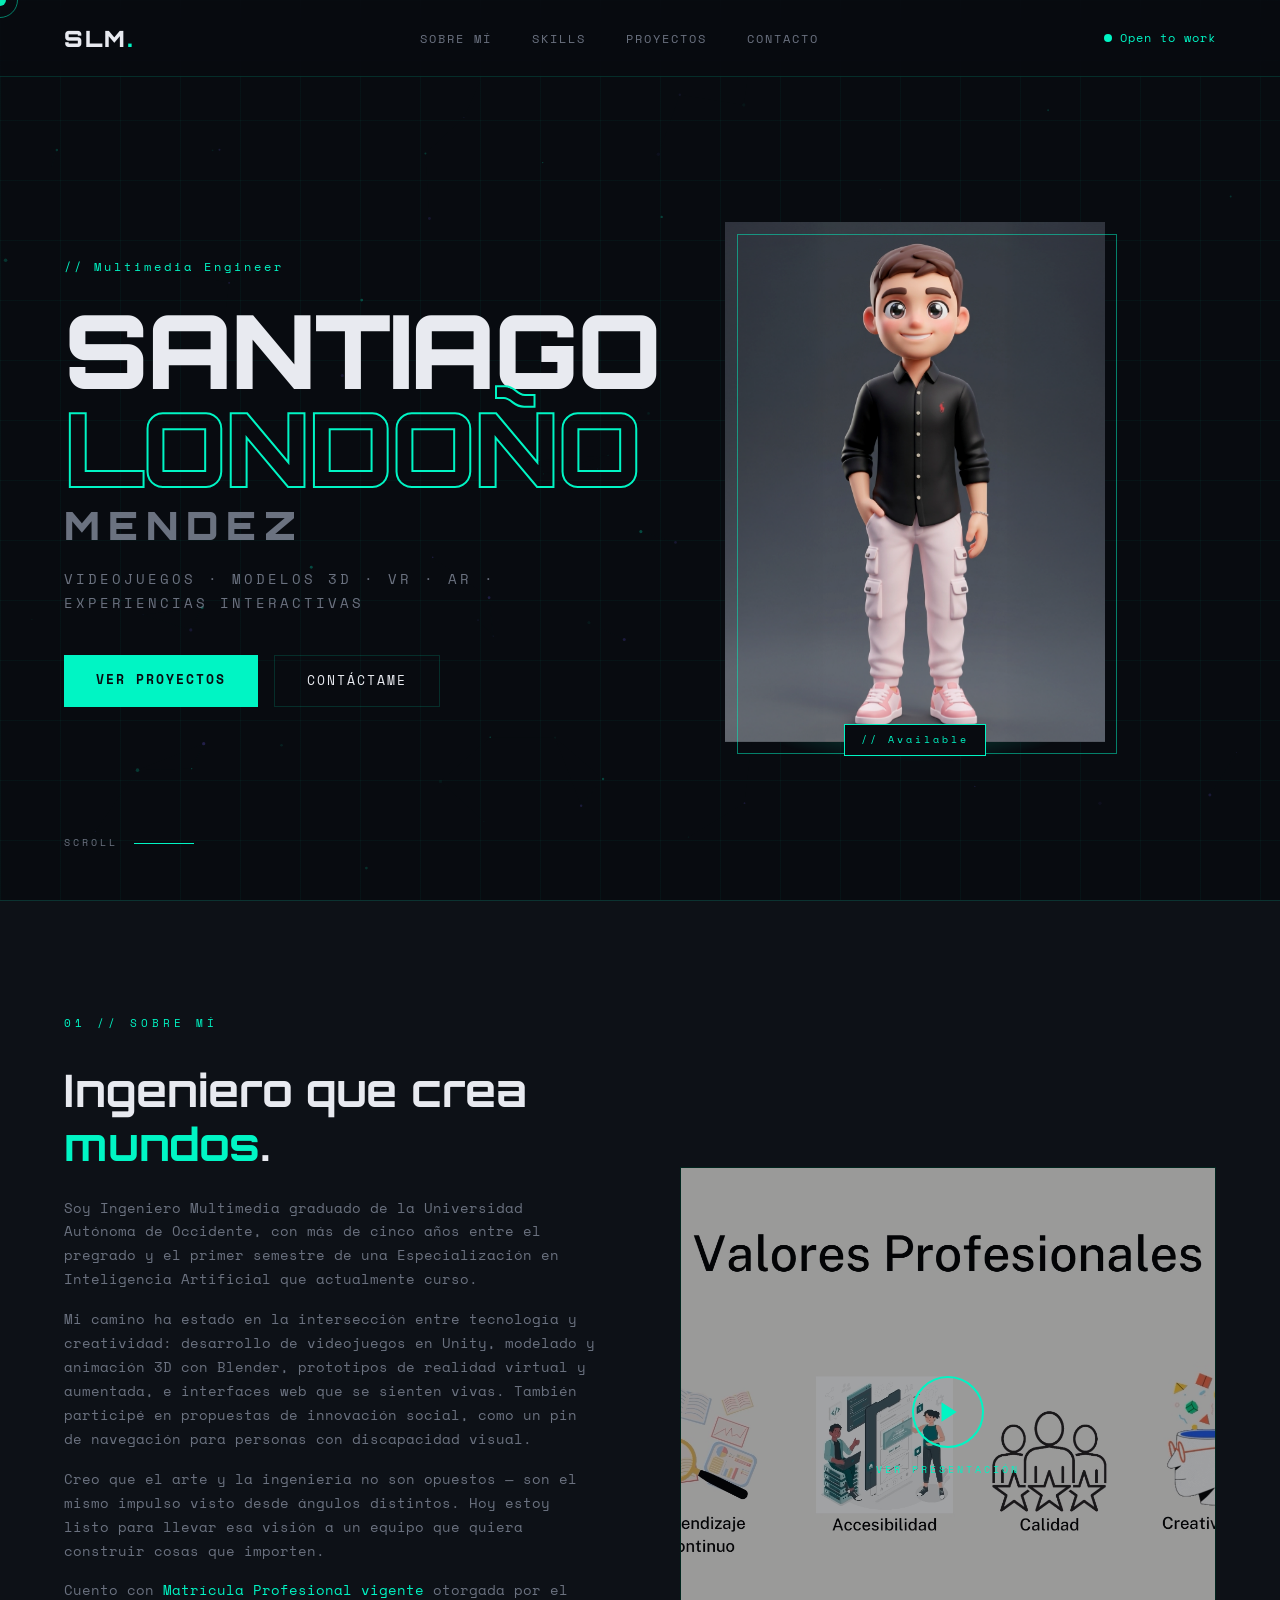
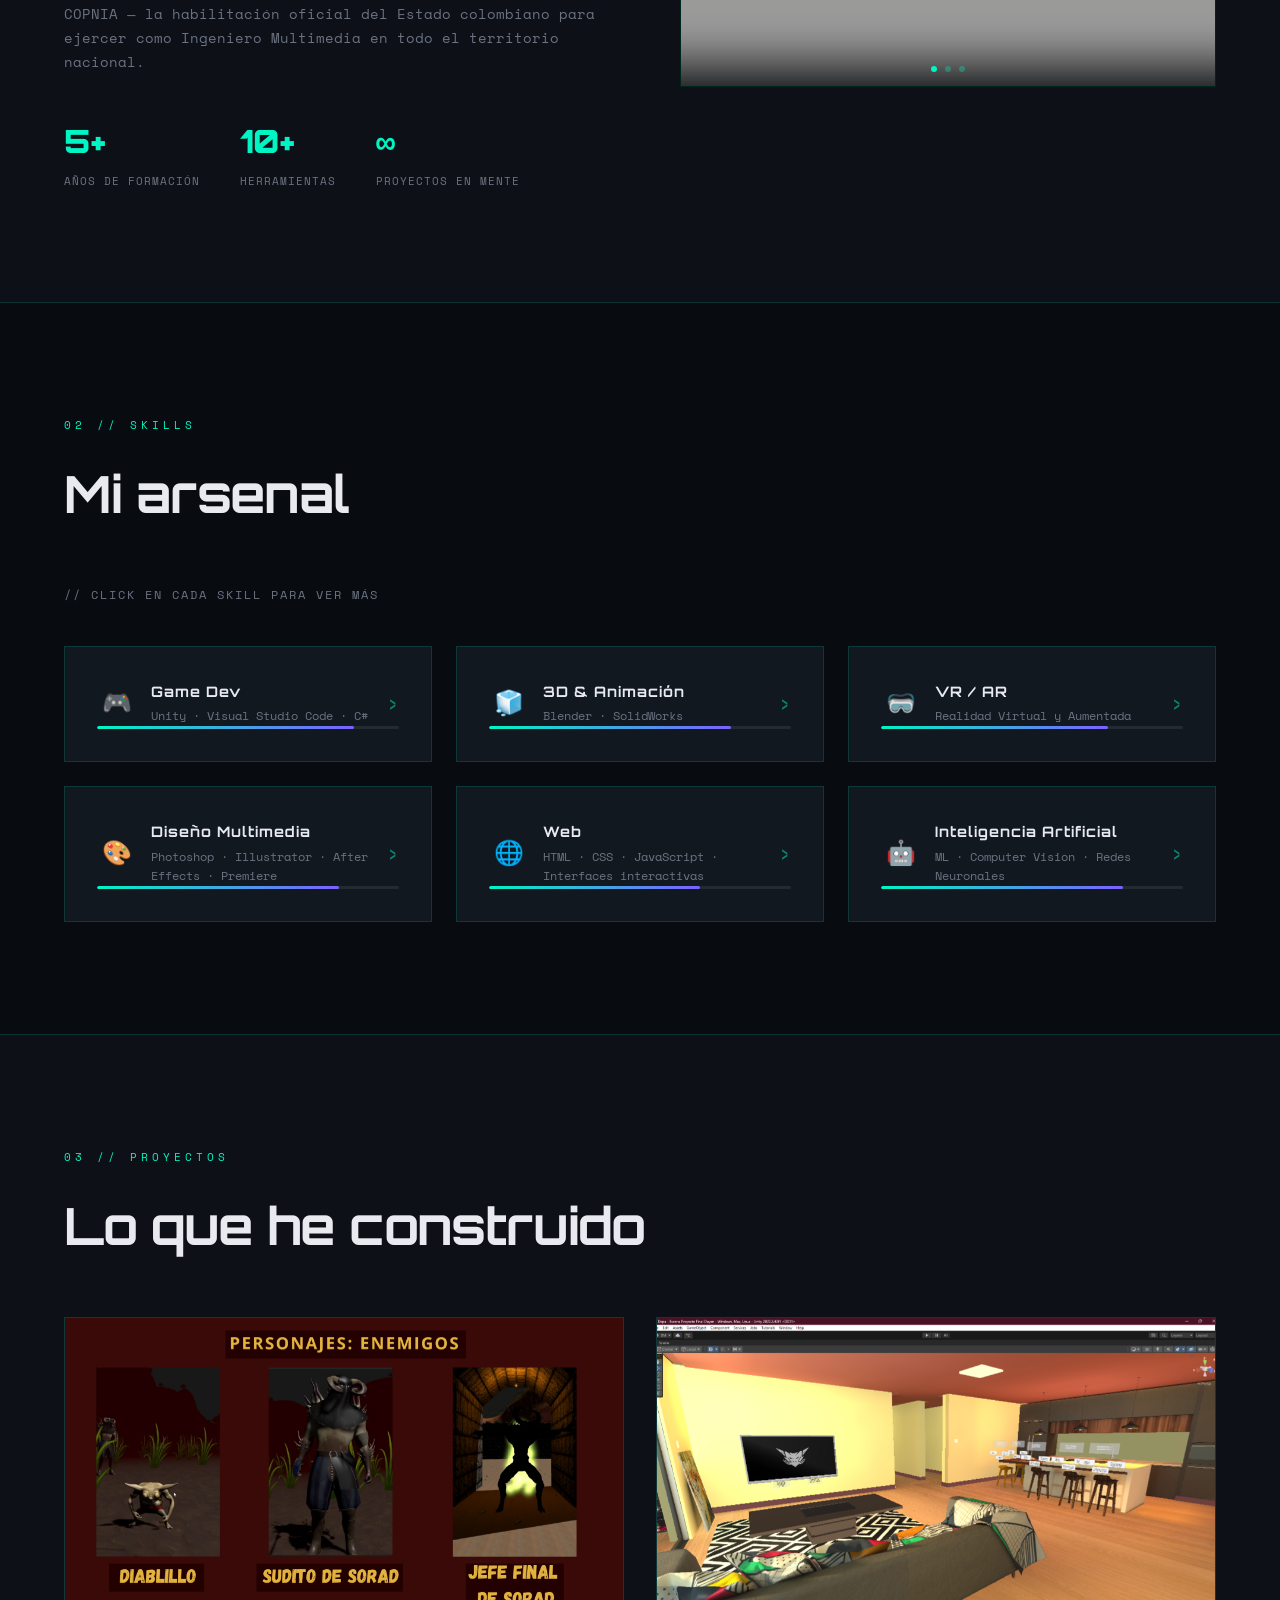
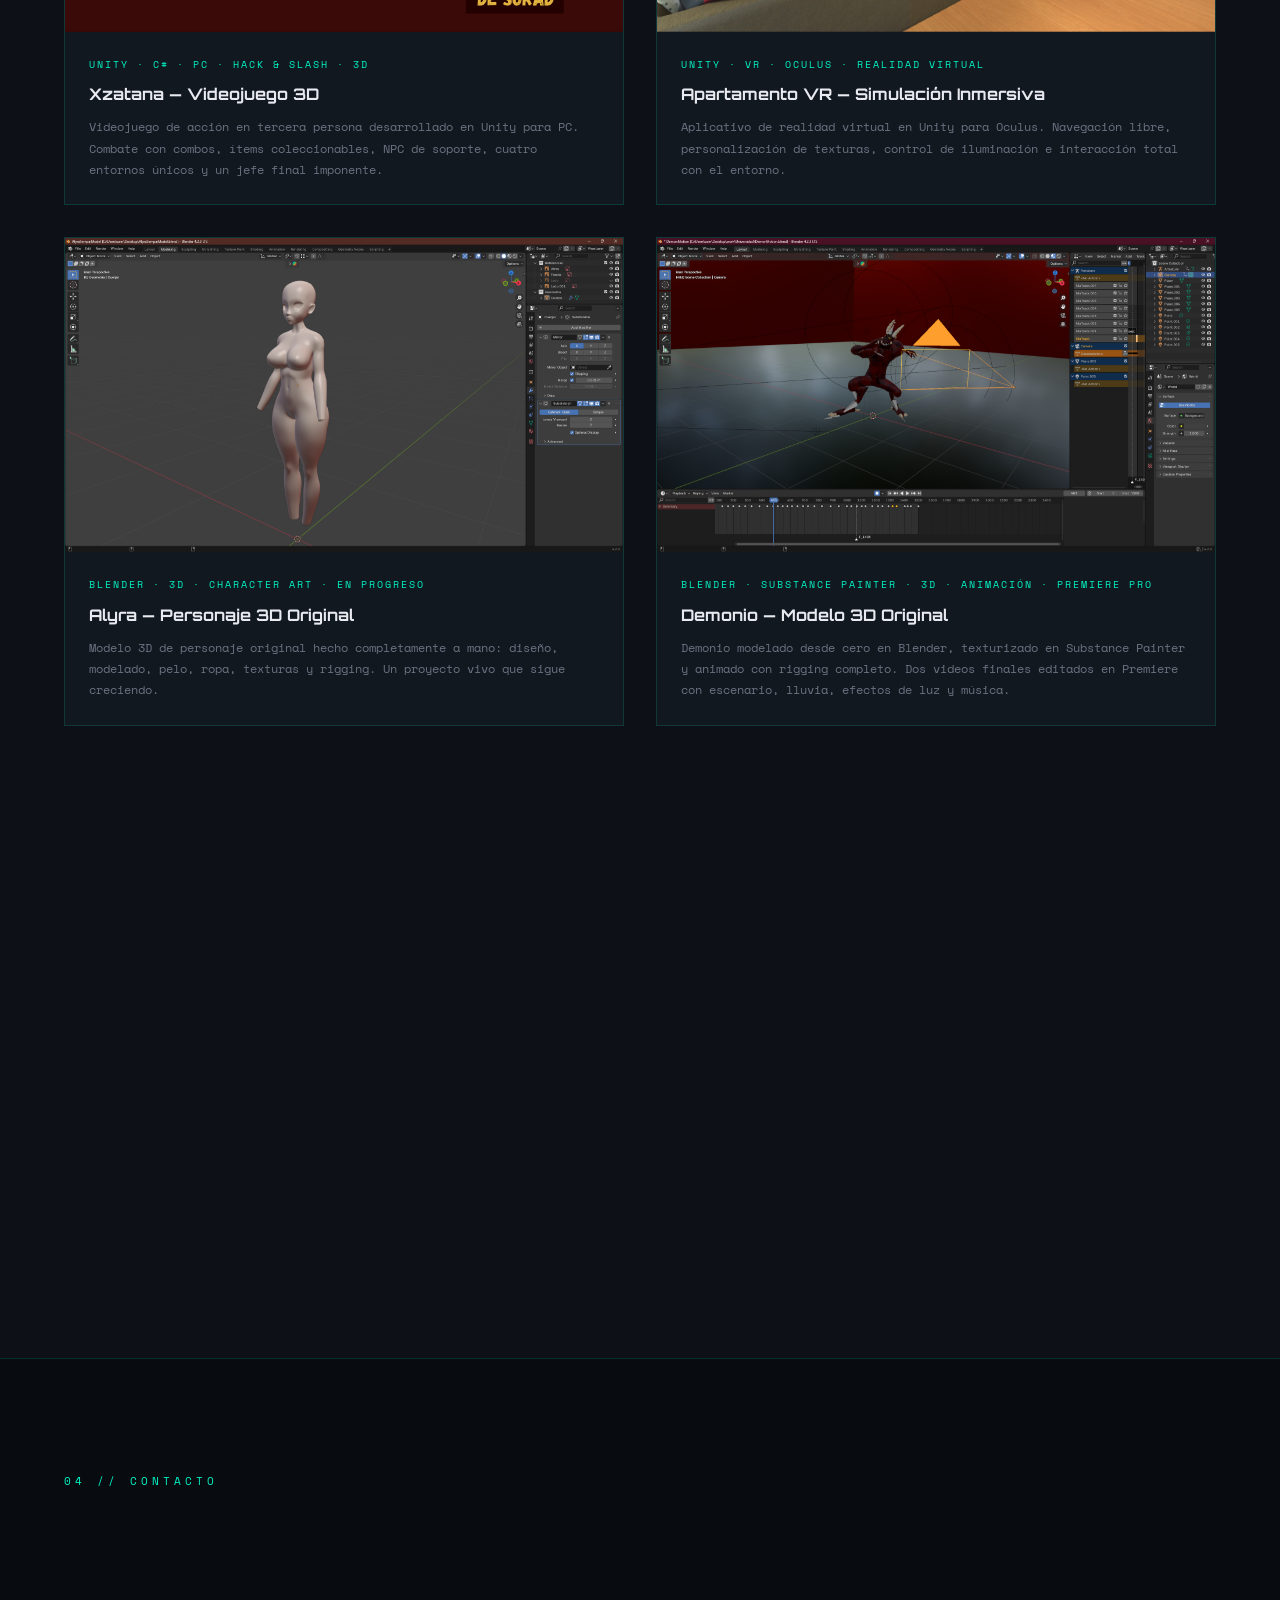
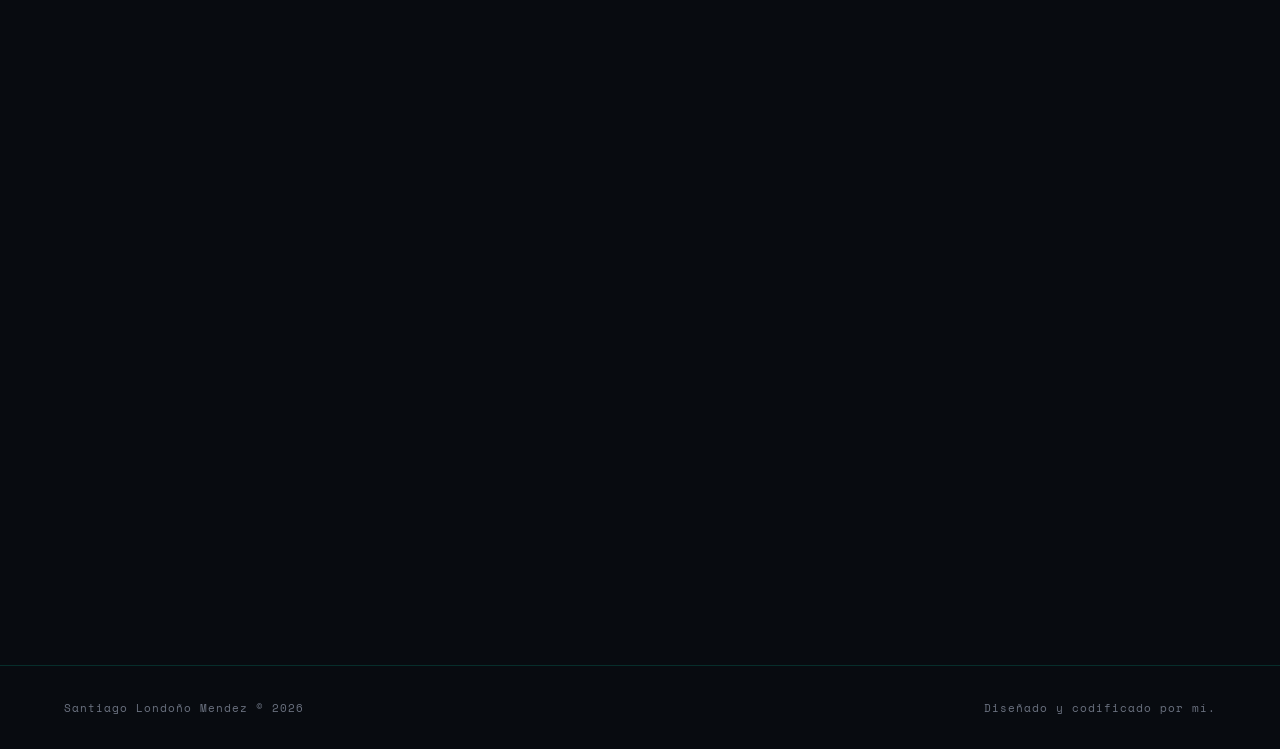
==== commit 0310bee5: "cvbb cvbb" ====
--- a/index.html
+++ b/index.html
@@ -566,7 +566,7 @@
         <div class="cv-actions">
           <button class="btn-primary" id="cv-preview-btn">
             <svg viewBox="0 0 24 24" fill="currentColor" width="15" height="15" style="flex-shrink:0;"><path d="M12 4.5C7 4.5 2.73 7.61 1 12c1.73 4.39 6 7.5 11 7.5s9.27-3.11 11-7.5c-1.73-4.39-6-7.5-11-7.5zm0 12.5a5 5 0 1 1 0-10 5 5 0 0 1 0 10zm0-8a3 3 0 1 0 0 6 3 3 0 0 0 0-6z"/></svg>
-            Ver CV "<3"
+            Ver CV
           </button>
           <a href="Media/CV.pdf" download="CV_Santiago_Londono.pdf" class="btn-ghost">
             <svg viewBox="0 0 24 24" fill="currentColor" width="15" height="15" style="flex-shrink:0;"><path d="M19 9h-4V3H9v6H5l7 7 7-7zm-8 2V5h2v6h1.17L12 13.17 9.83 11H11zm-6 7h14v2H5v-2z"/></svg>
@@ -1117,7 +1117,7 @@
           const isLocal = location.hostname === 'localhost' || location.hostname === '127.0.0.1';
           frame.src = isLocal
             ? 'Media/CV.pdf'
-            : 'https://drive.google.com/file/d/1SXtx4WPbwASj6t5r2Ow_HP5xJ6gBjQct/view?usp=sharing';
+            : 'https://drive.google.com/file/d/1oJ7gEYDwxJib_TCE5fsK7y4lDOuiMCqR/view?usp=sharing';
         }
         modal.style.display = 'flex';
         document.body.style.overflow = 'hidden';
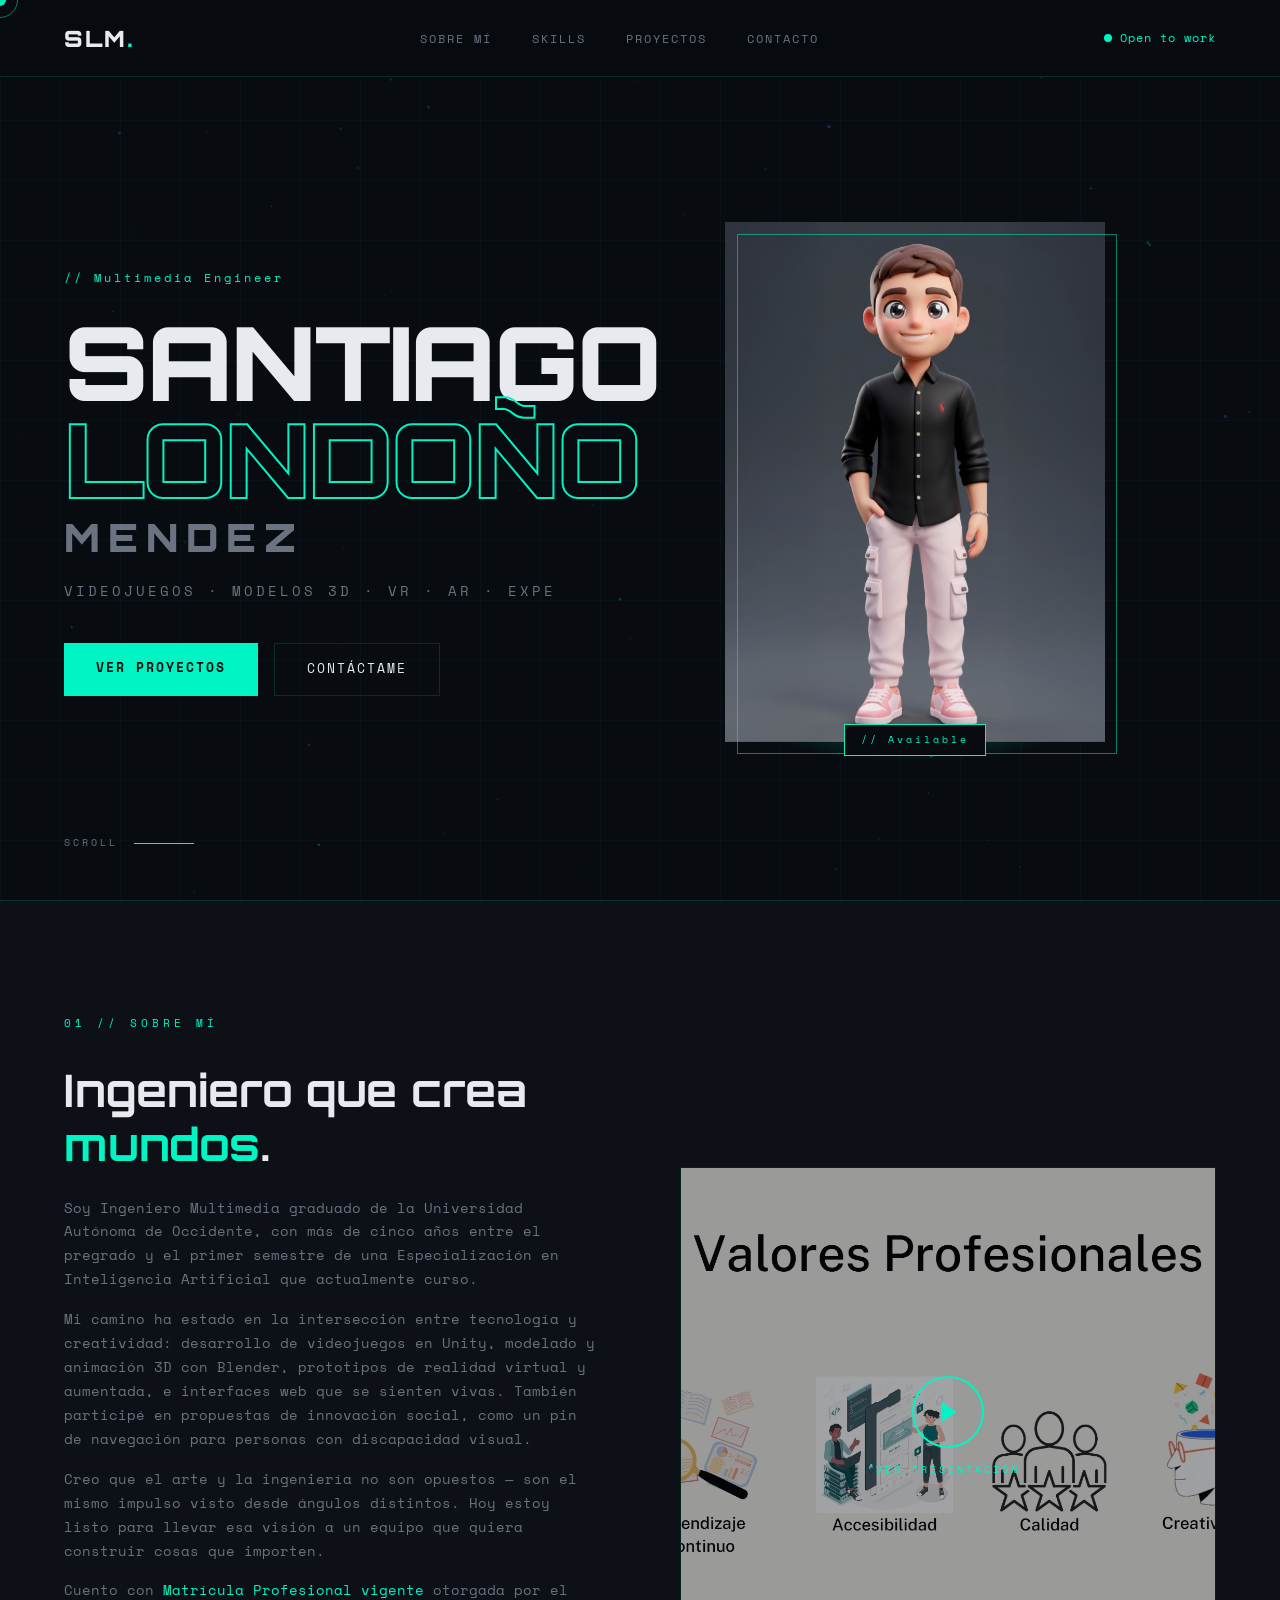
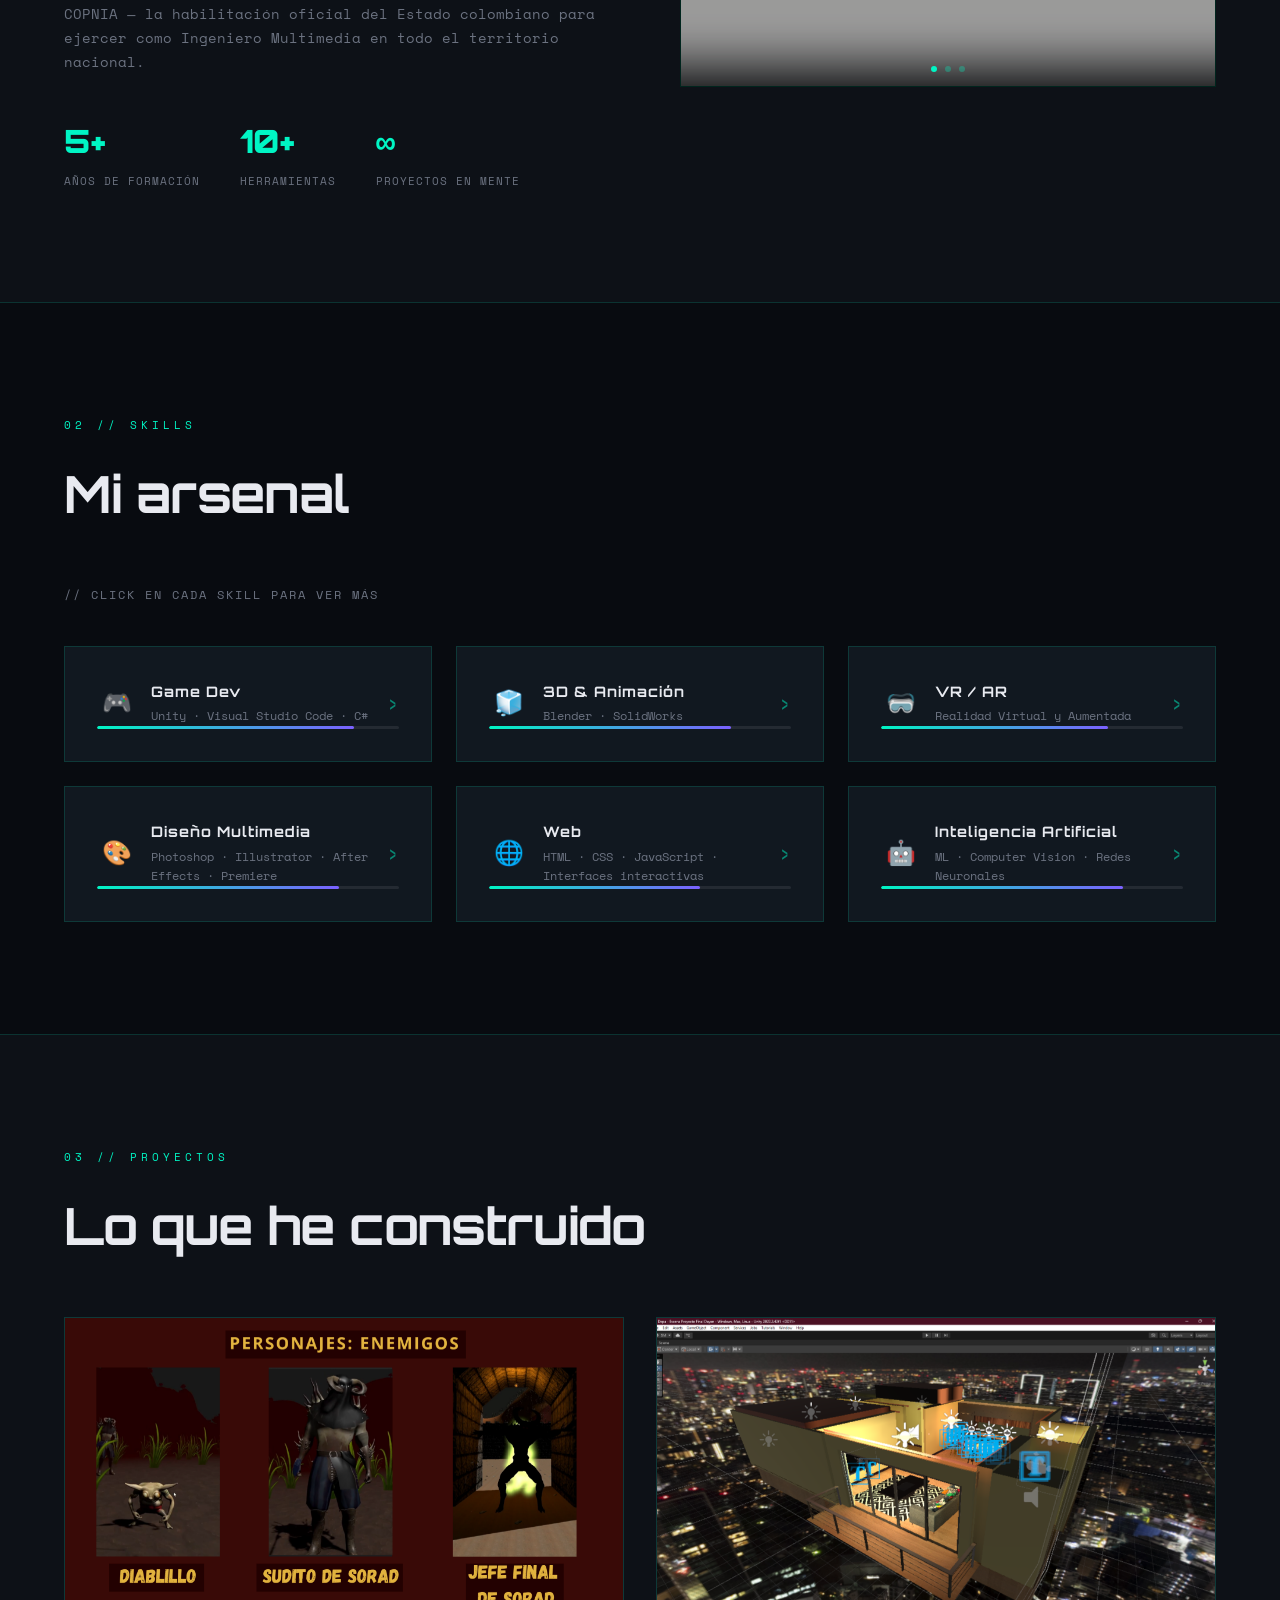
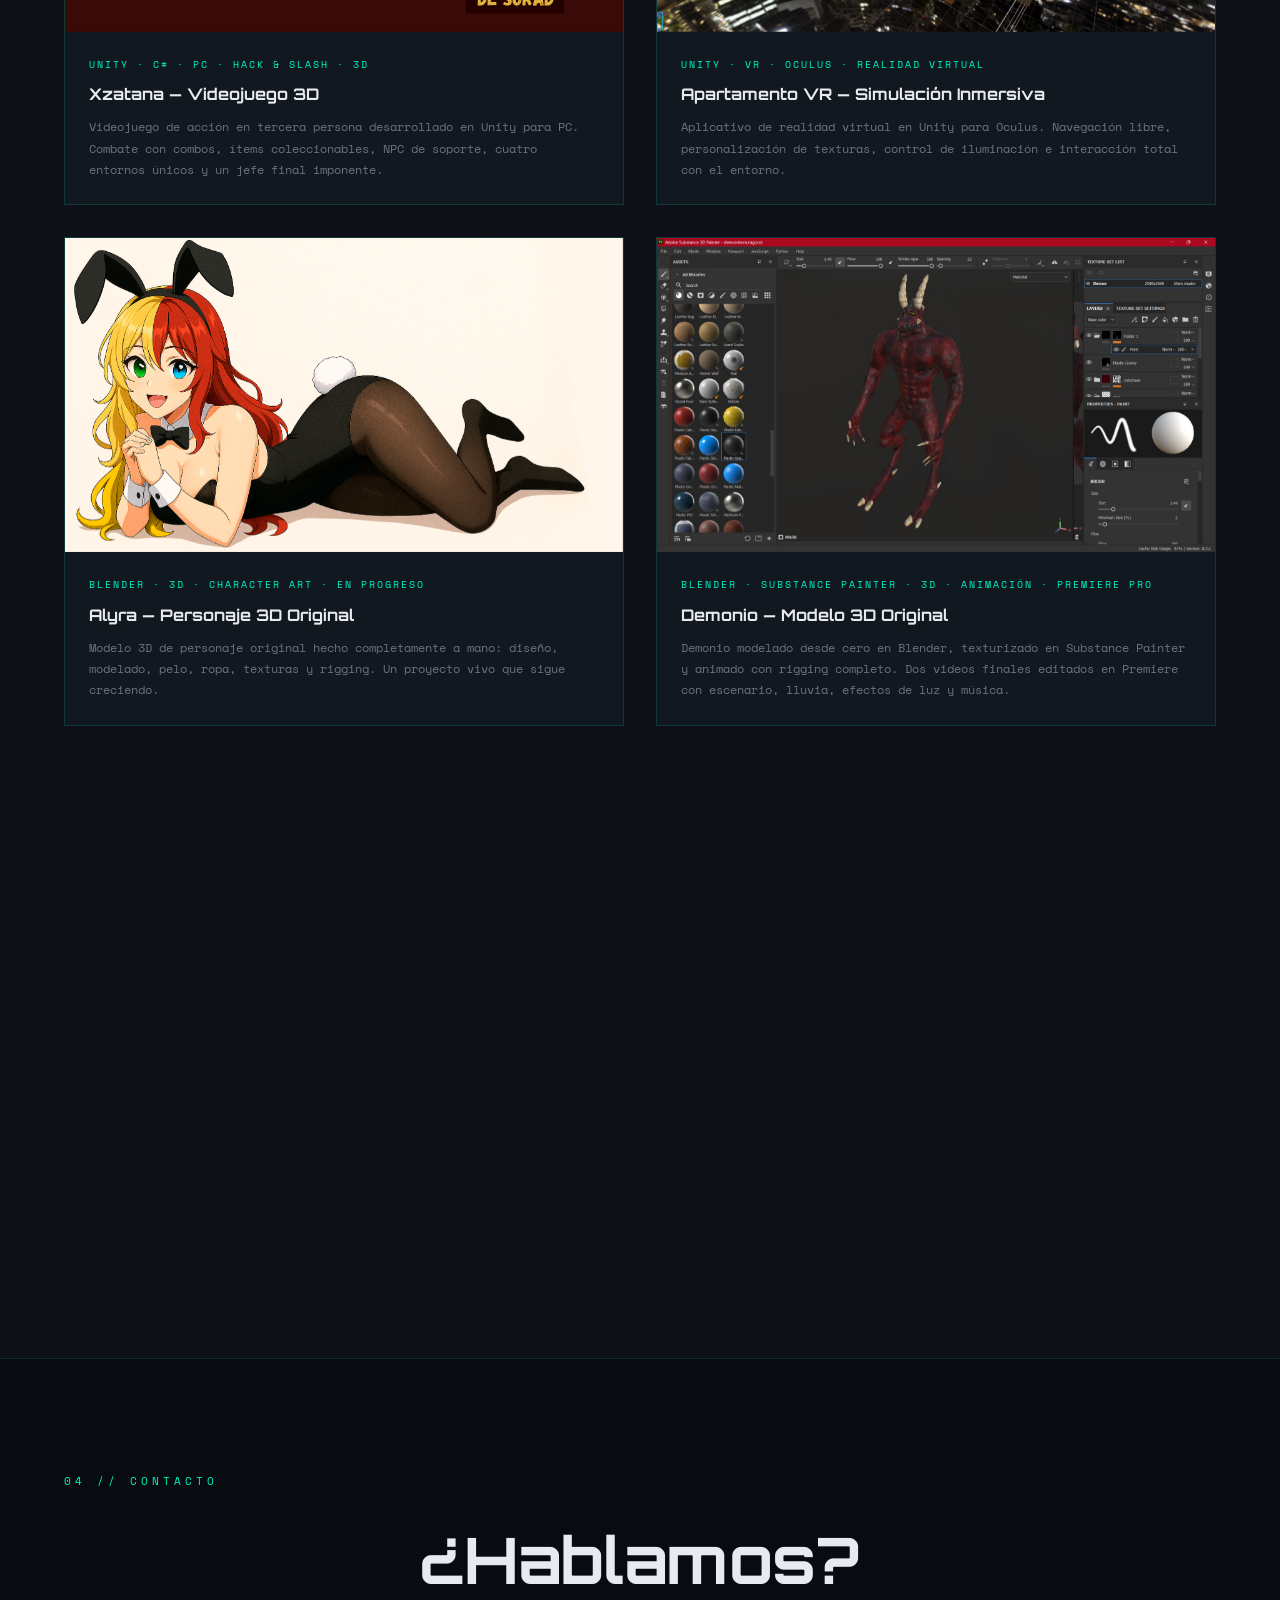
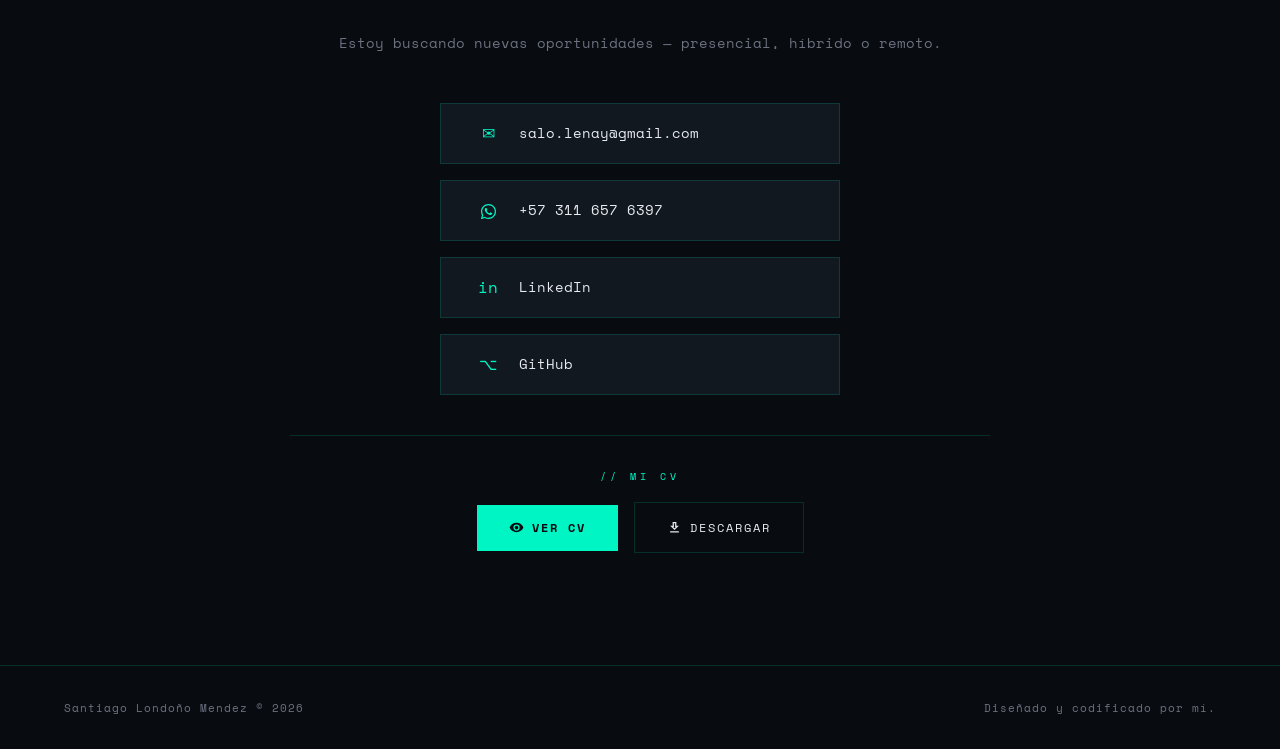
==== commit 53779f09: "cvnnn cvnnn" ====
--- a/index.html
+++ b/index.html
@@ -1117,7 +1117,7 @@
           const isLocal = location.hostname === 'localhost' || location.hostname === '127.0.0.1';
           frame.src = isLocal
             ? 'Media/CV.pdf'
-            : 'https://drive.google.com/file/d/1oJ7gEYDwxJib_TCE5fsK7y4lDOuiMCqR/view?usp=sharing';
+            : 'https://drive.google.com/file/d/1oJ7gEYDwxJib_TCE5fsK7y4lDOuiMCqR/view';
         }
         modal.style.display = 'flex';
         document.body.style.overflow = 'hidden';
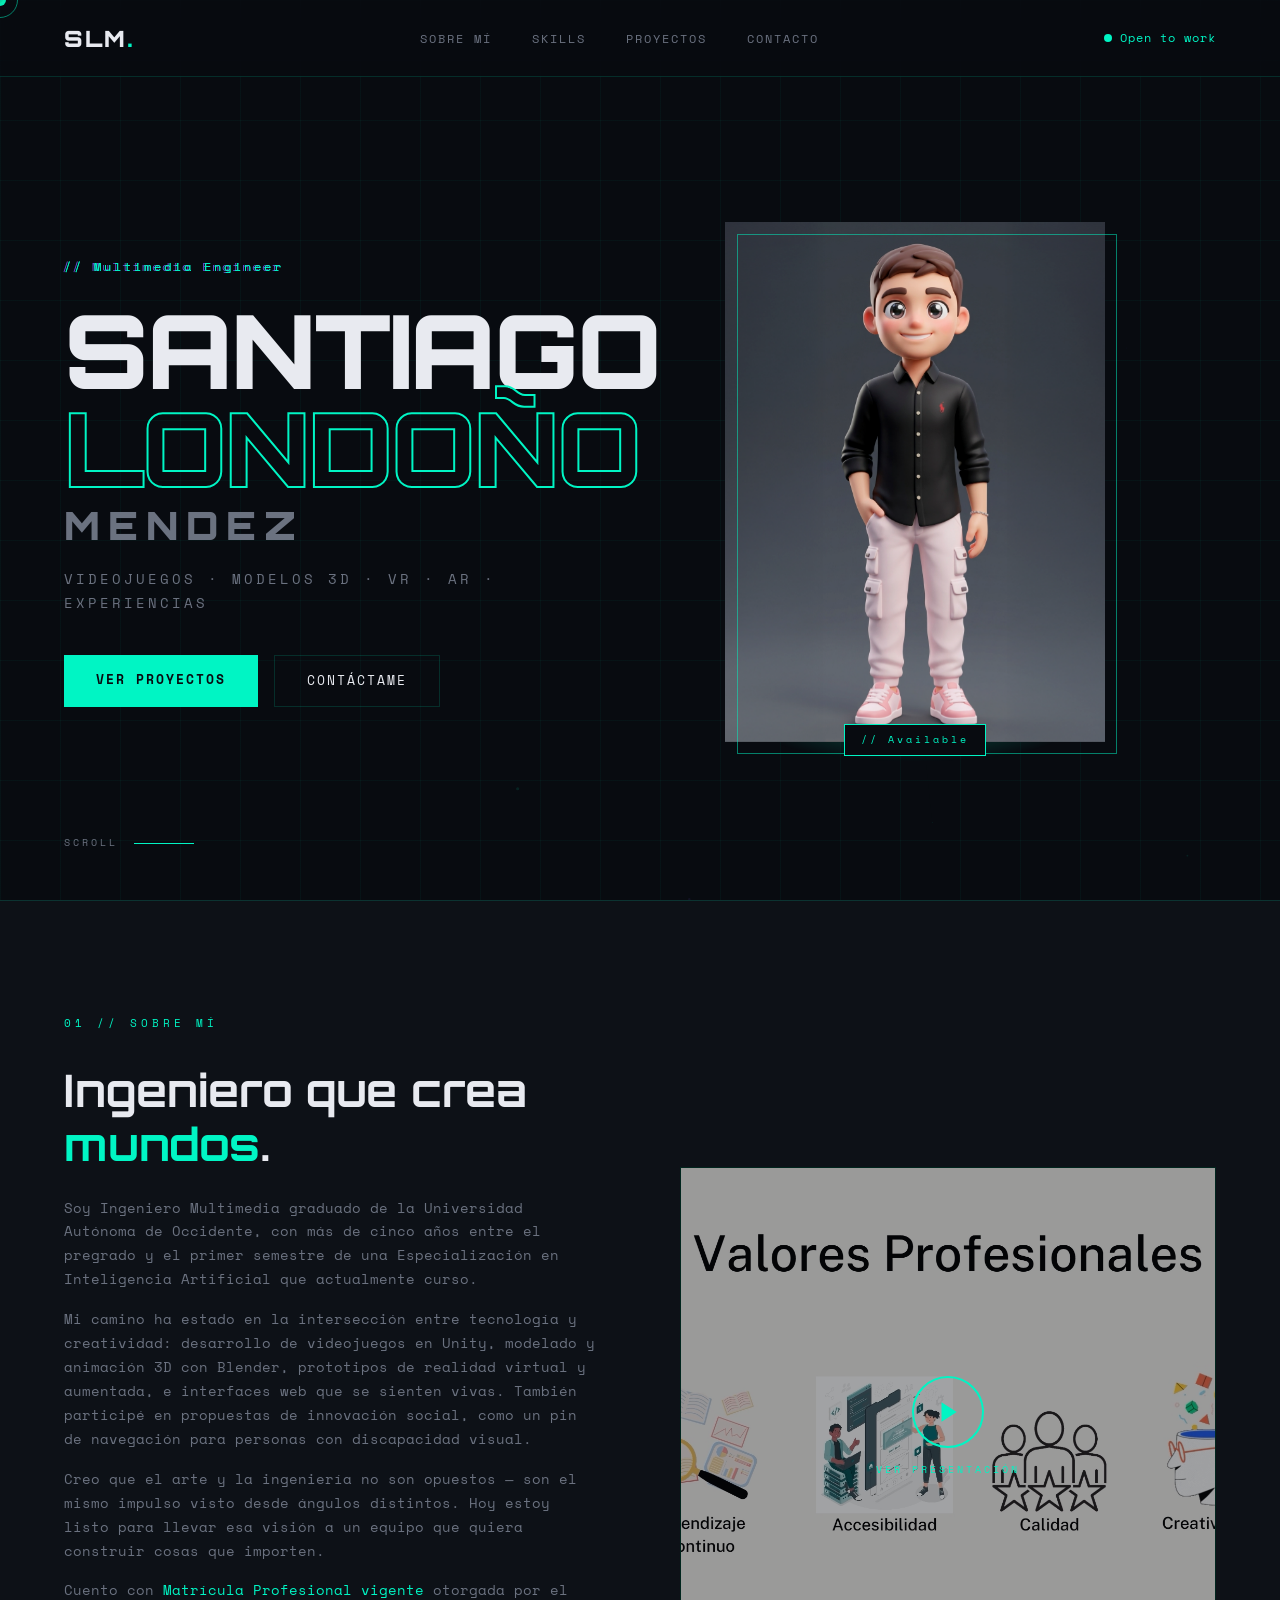
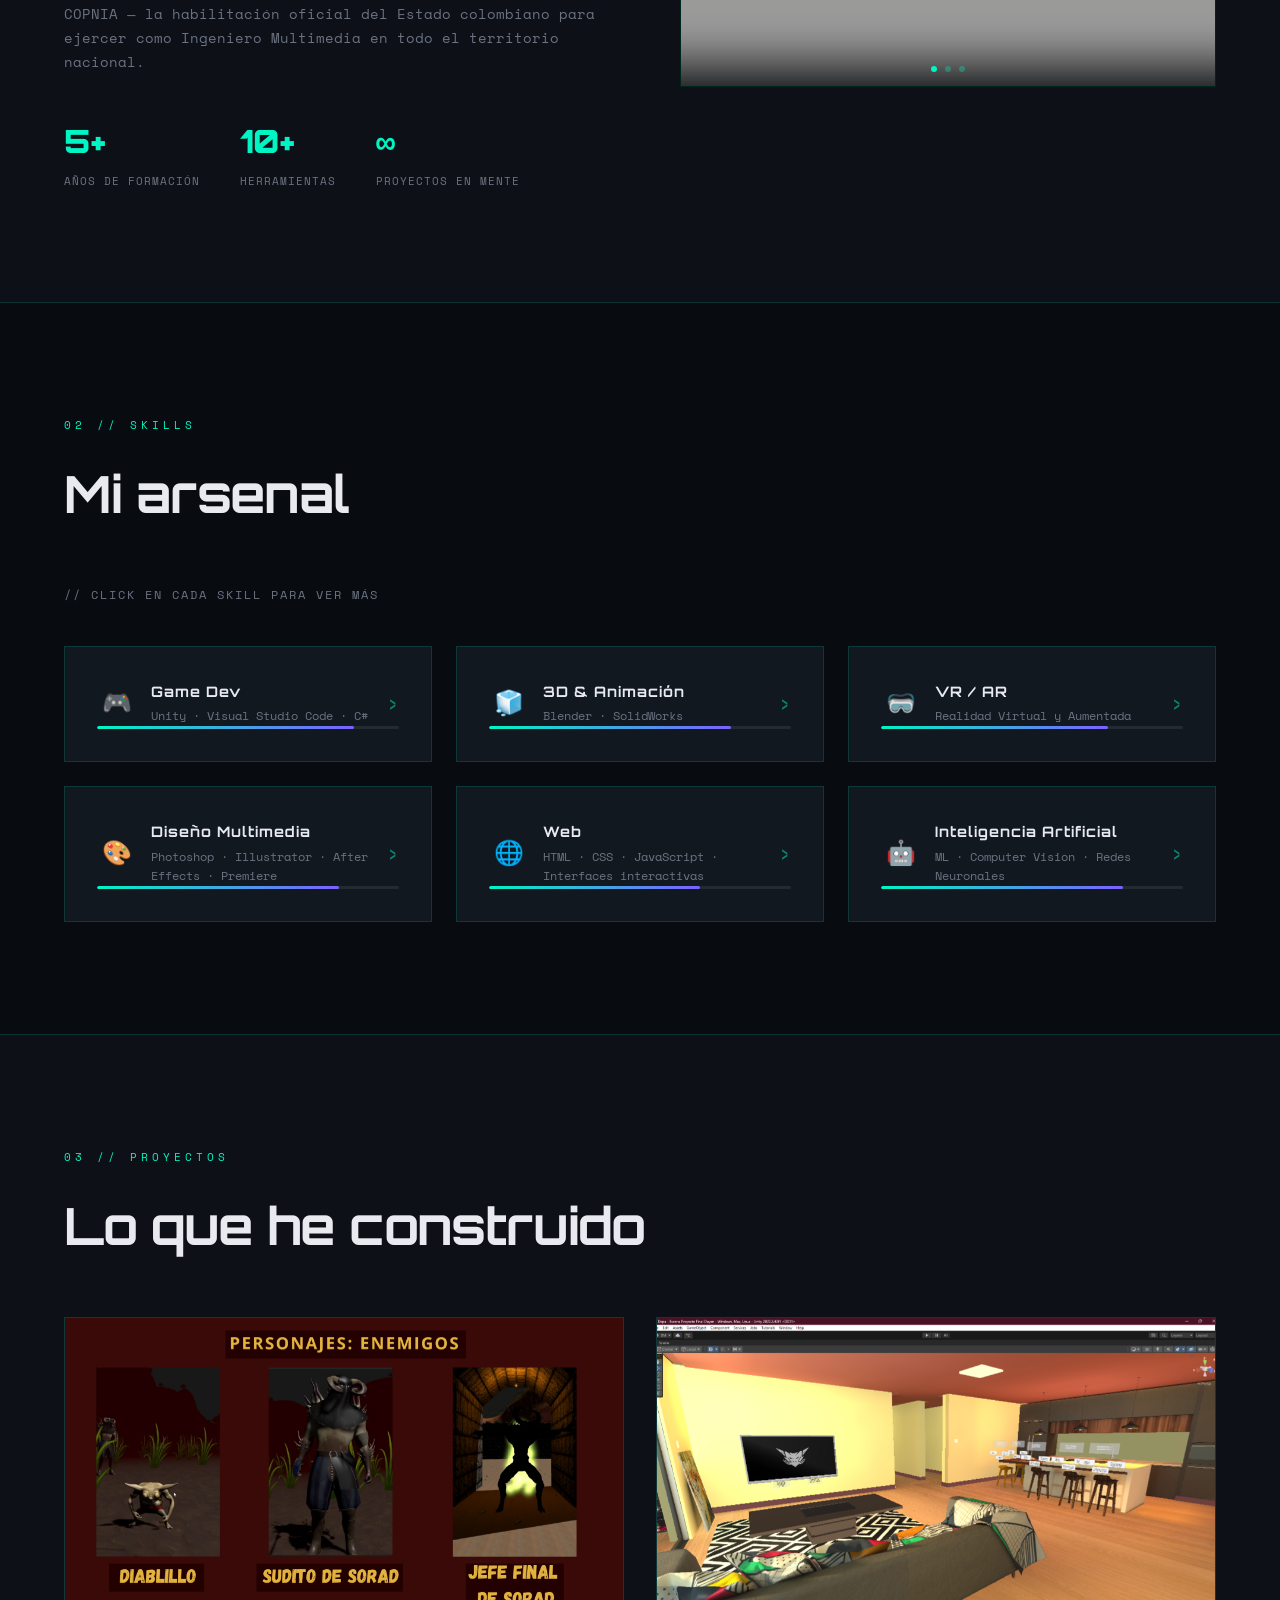
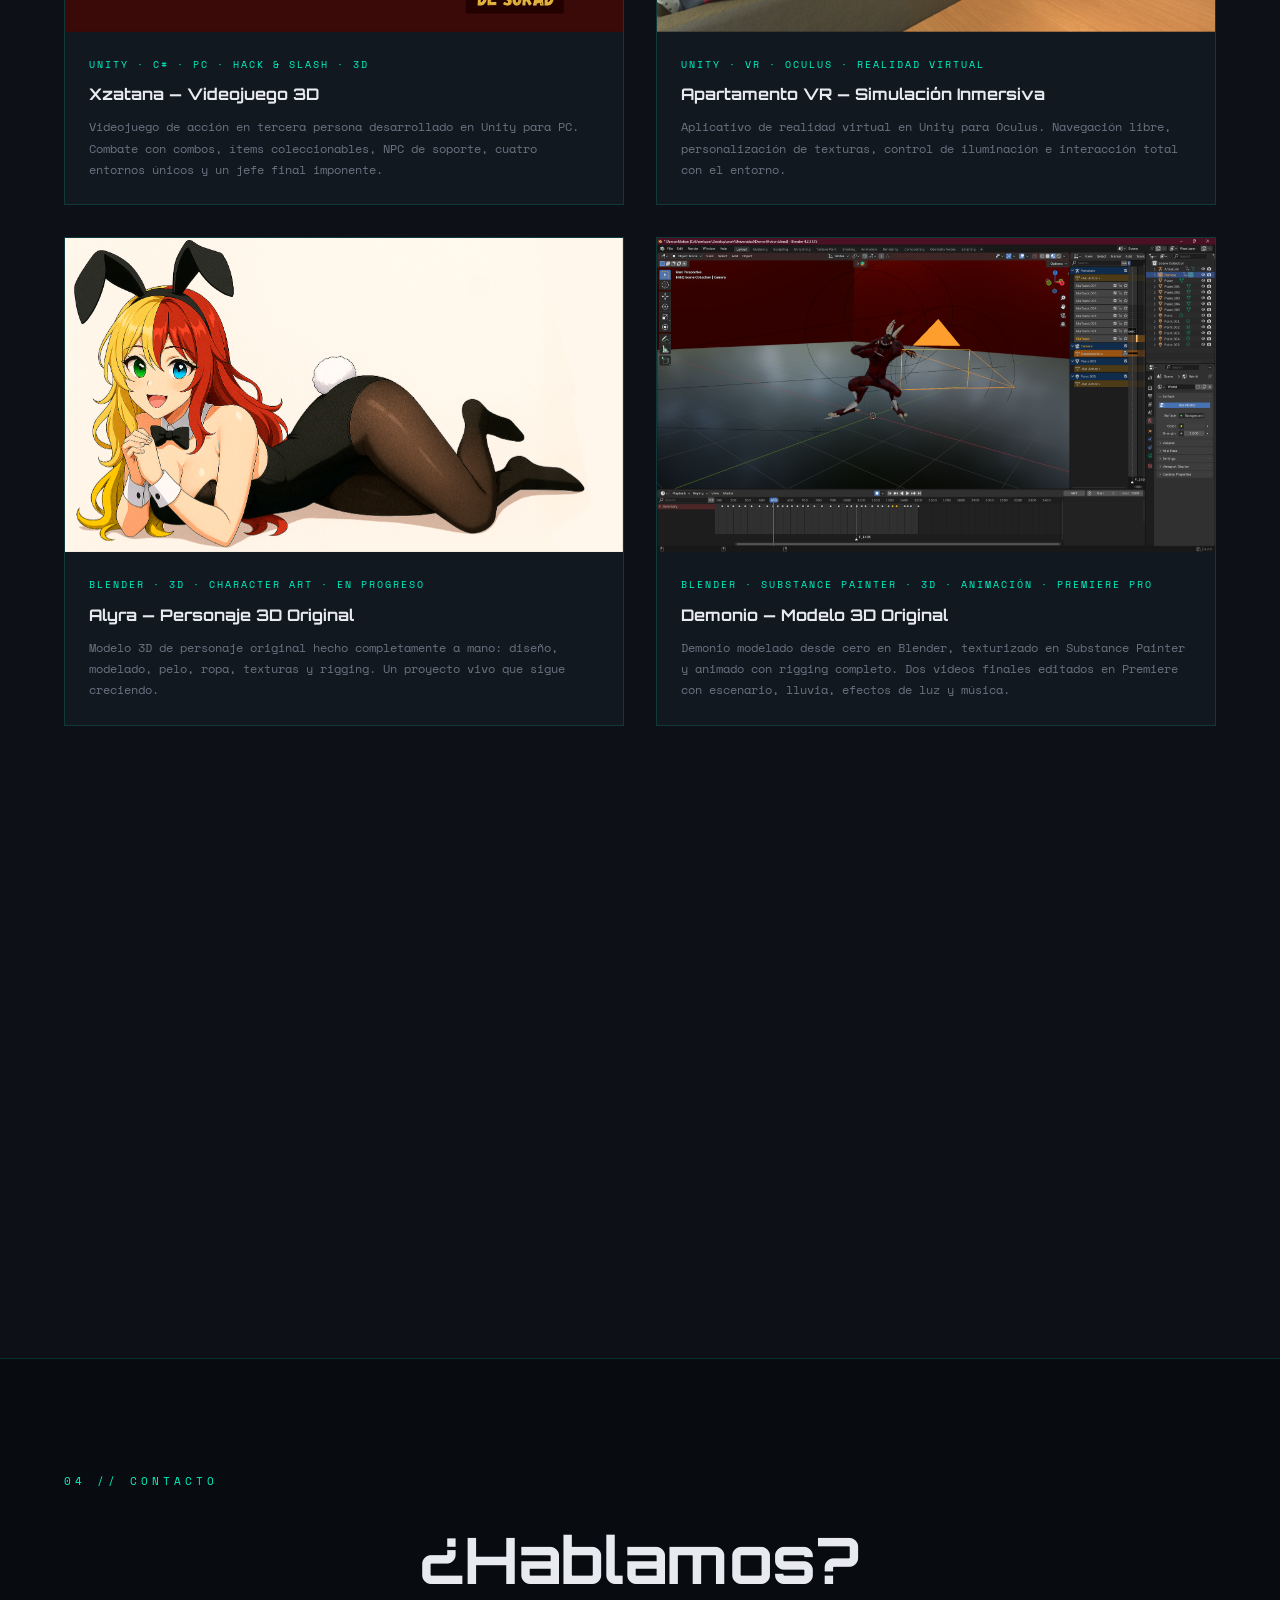
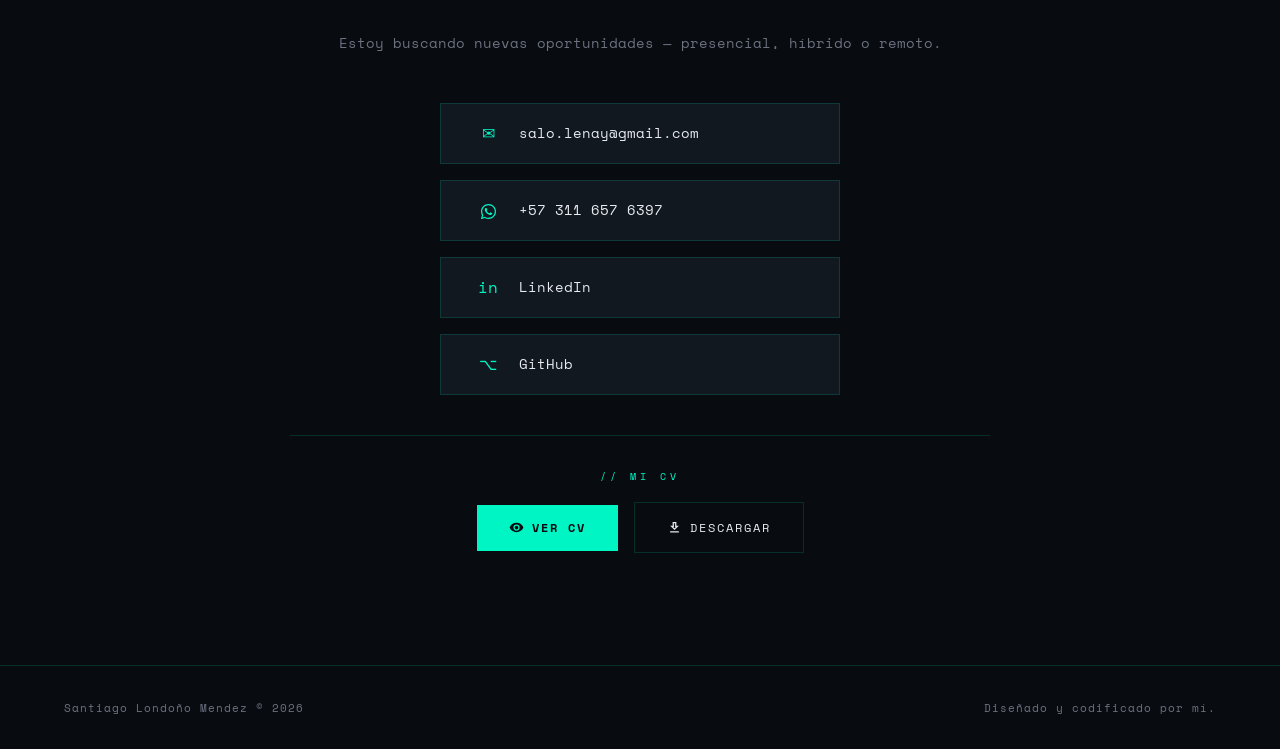
==== commit 9ef754d4: "ff ff" ====
--- a/index.html
+++ b/index.html
@@ -1117,7 +1117,7 @@
           const isLocal = location.hostname === 'localhost' || location.hostname === '127.0.0.1';
           frame.src = isLocal
             ? 'Media/CV.pdf'
-            : 'https://drive.google.com/file/d/1oJ7gEYDwxJib_TCE5fsK7y4lDOuiMCqR/view';
+            : 'https://drive.google.com/file/d/1aIBXKtjy8vgVAtZyrYZk5YlMPSMzLEZC/view';
         }
         modal.style.display = 'flex';
         document.body.style.overflow = 'hidden';
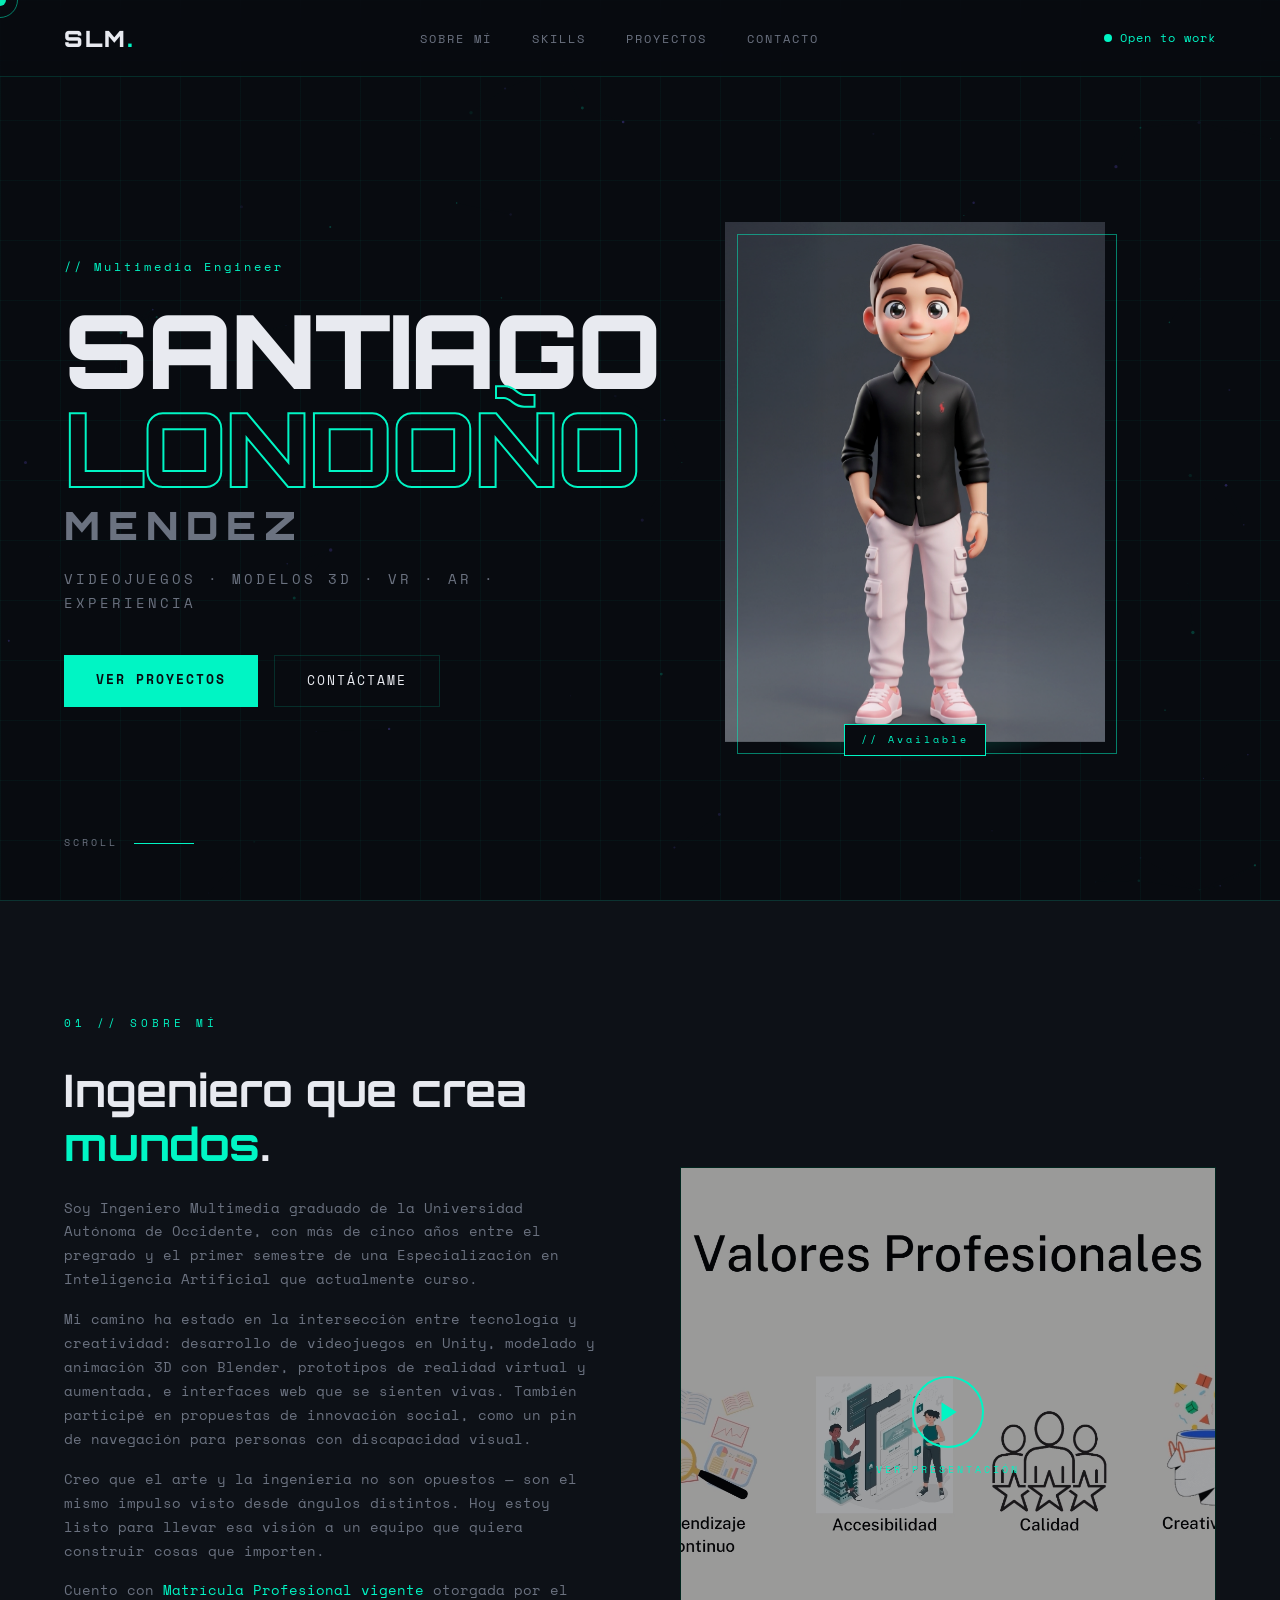
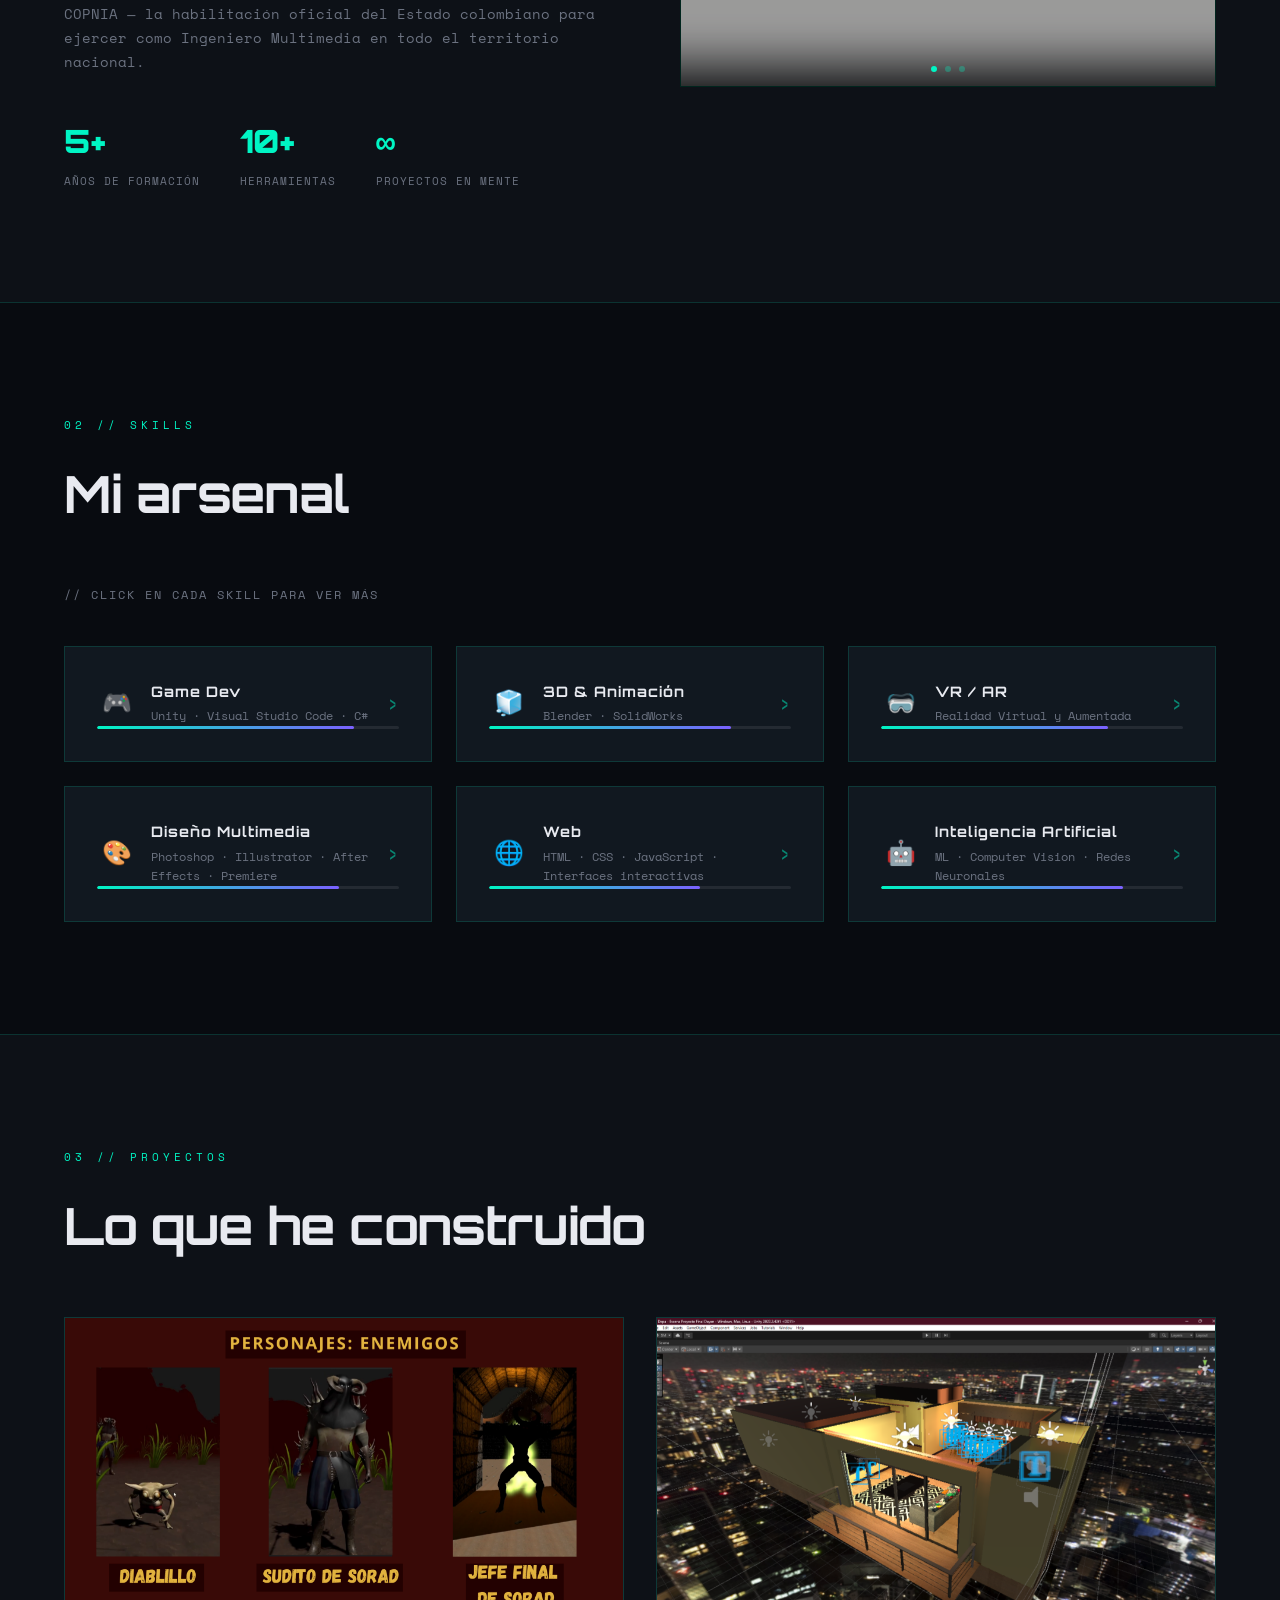
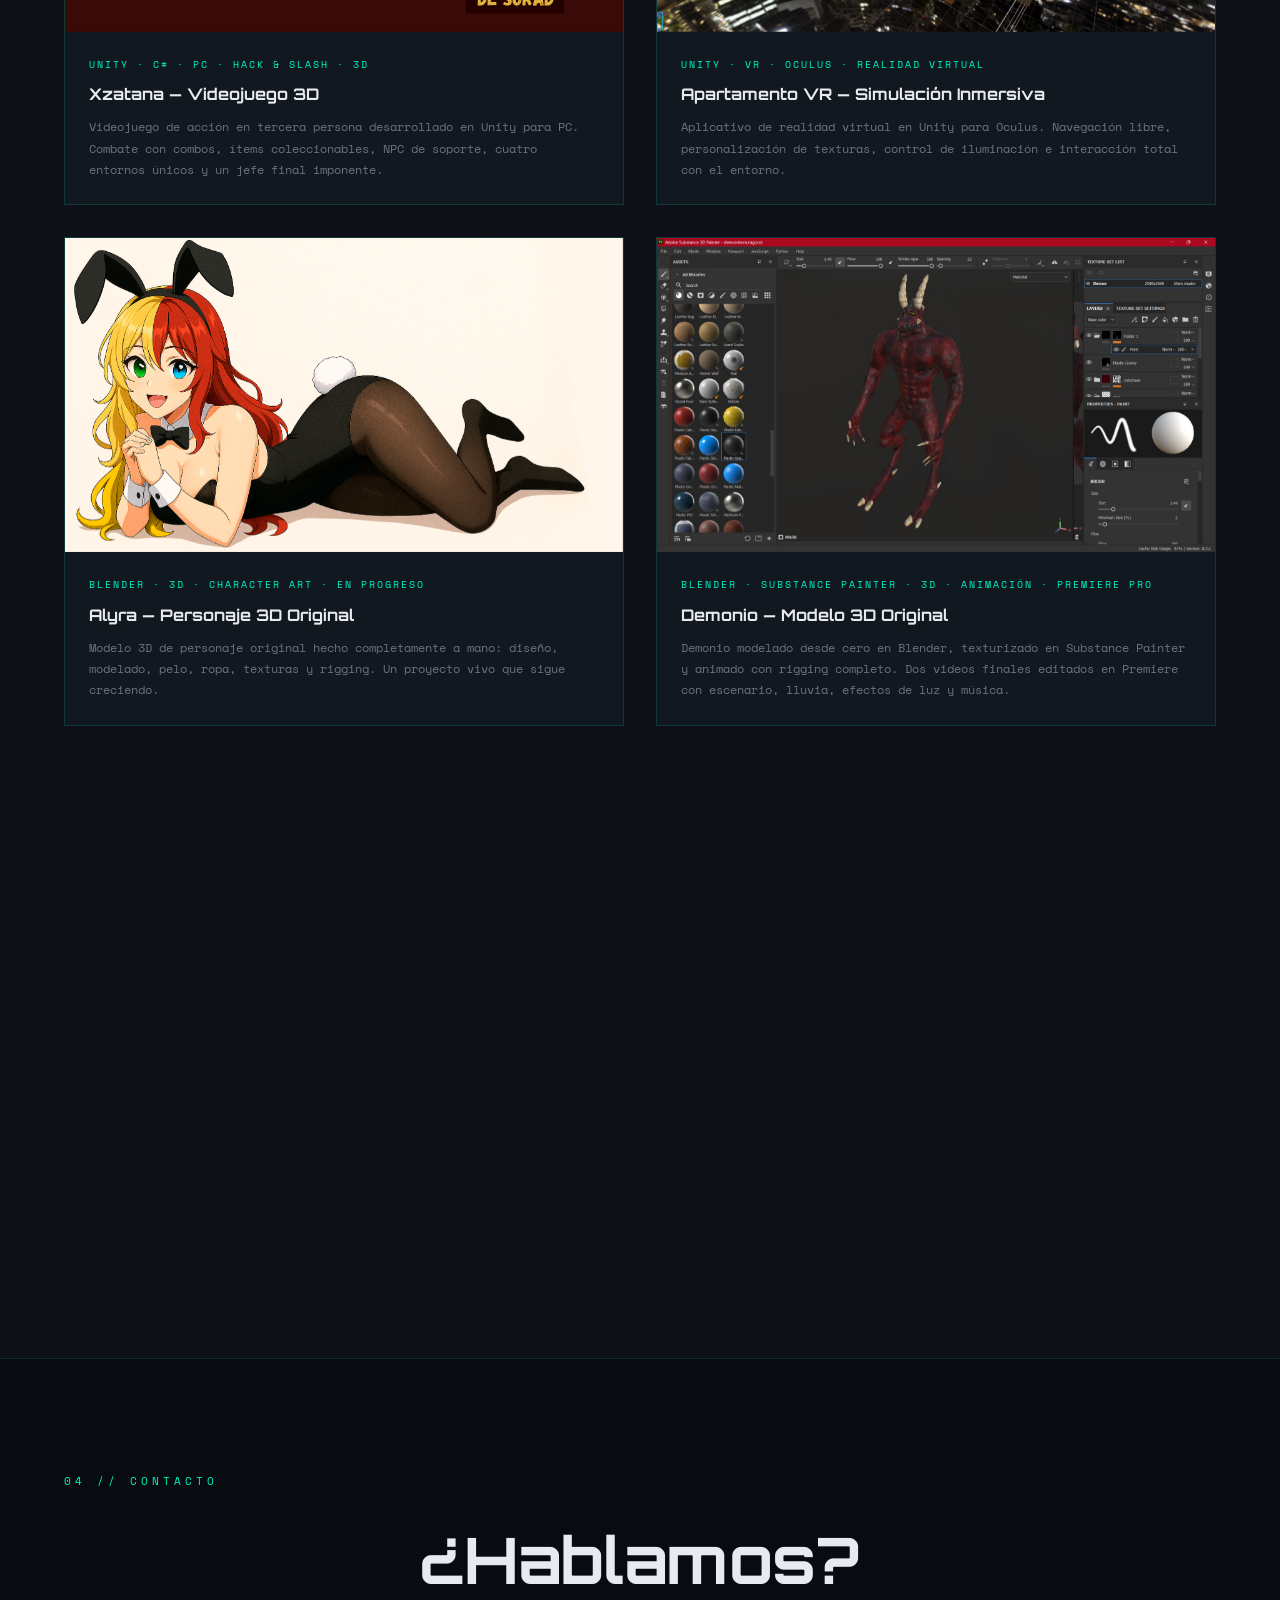
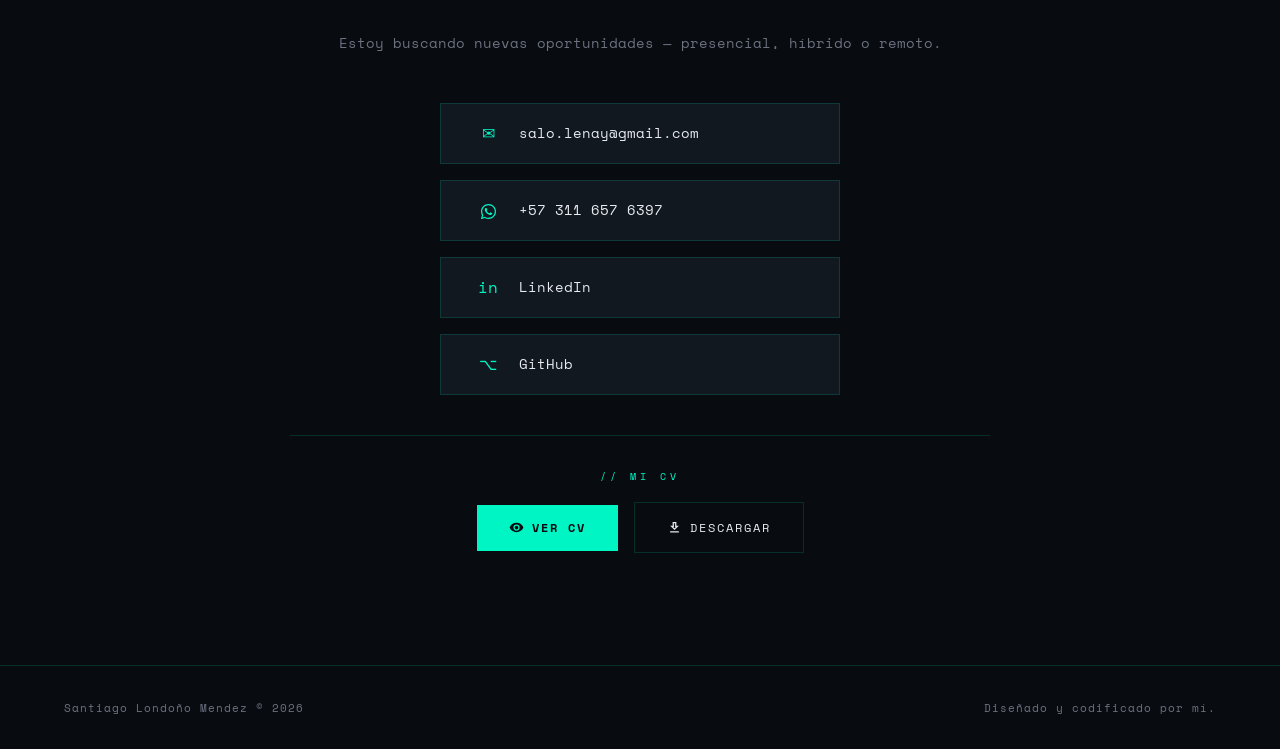
==== commit a0012a29: "cvmelo cvmelo" ====
--- a/index.html
+++ b/index.html
@@ -1117,7 +1117,7 @@
           const isLocal = location.hostname === 'localhost' || location.hostname === '127.0.0.1';
           frame.src = isLocal
             ? 'Media/CV.pdf'
-            : 'https://drive.google.com/file/d/1aIBXKtjy8vgVAtZyrYZk5YlMPSMzLEZC/view';
+            : 'https://drive.google.com/file/d/1oJ7gEYDwxJib_TCE5fsK7y4lDOuiMCqR/preview';
         }
         modal.style.display = 'flex';
         document.body.style.overflow = 'hidden';
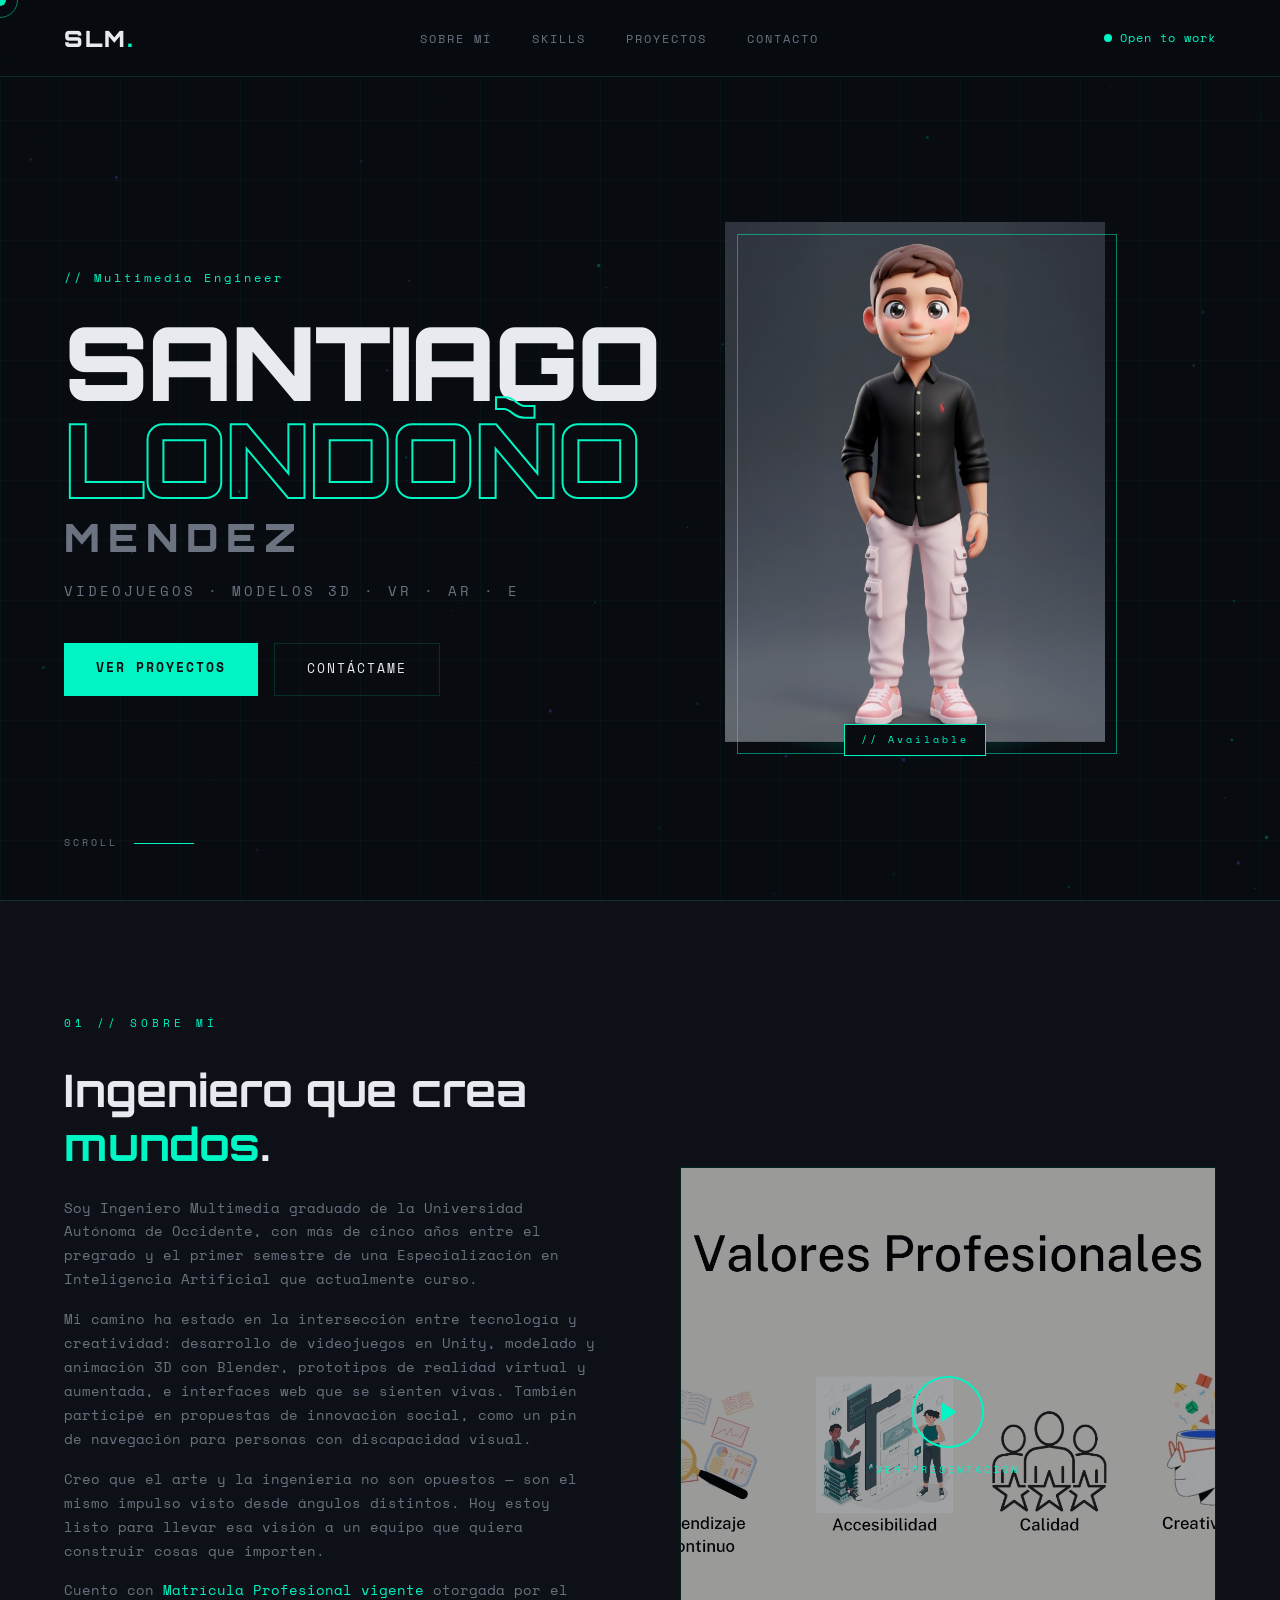
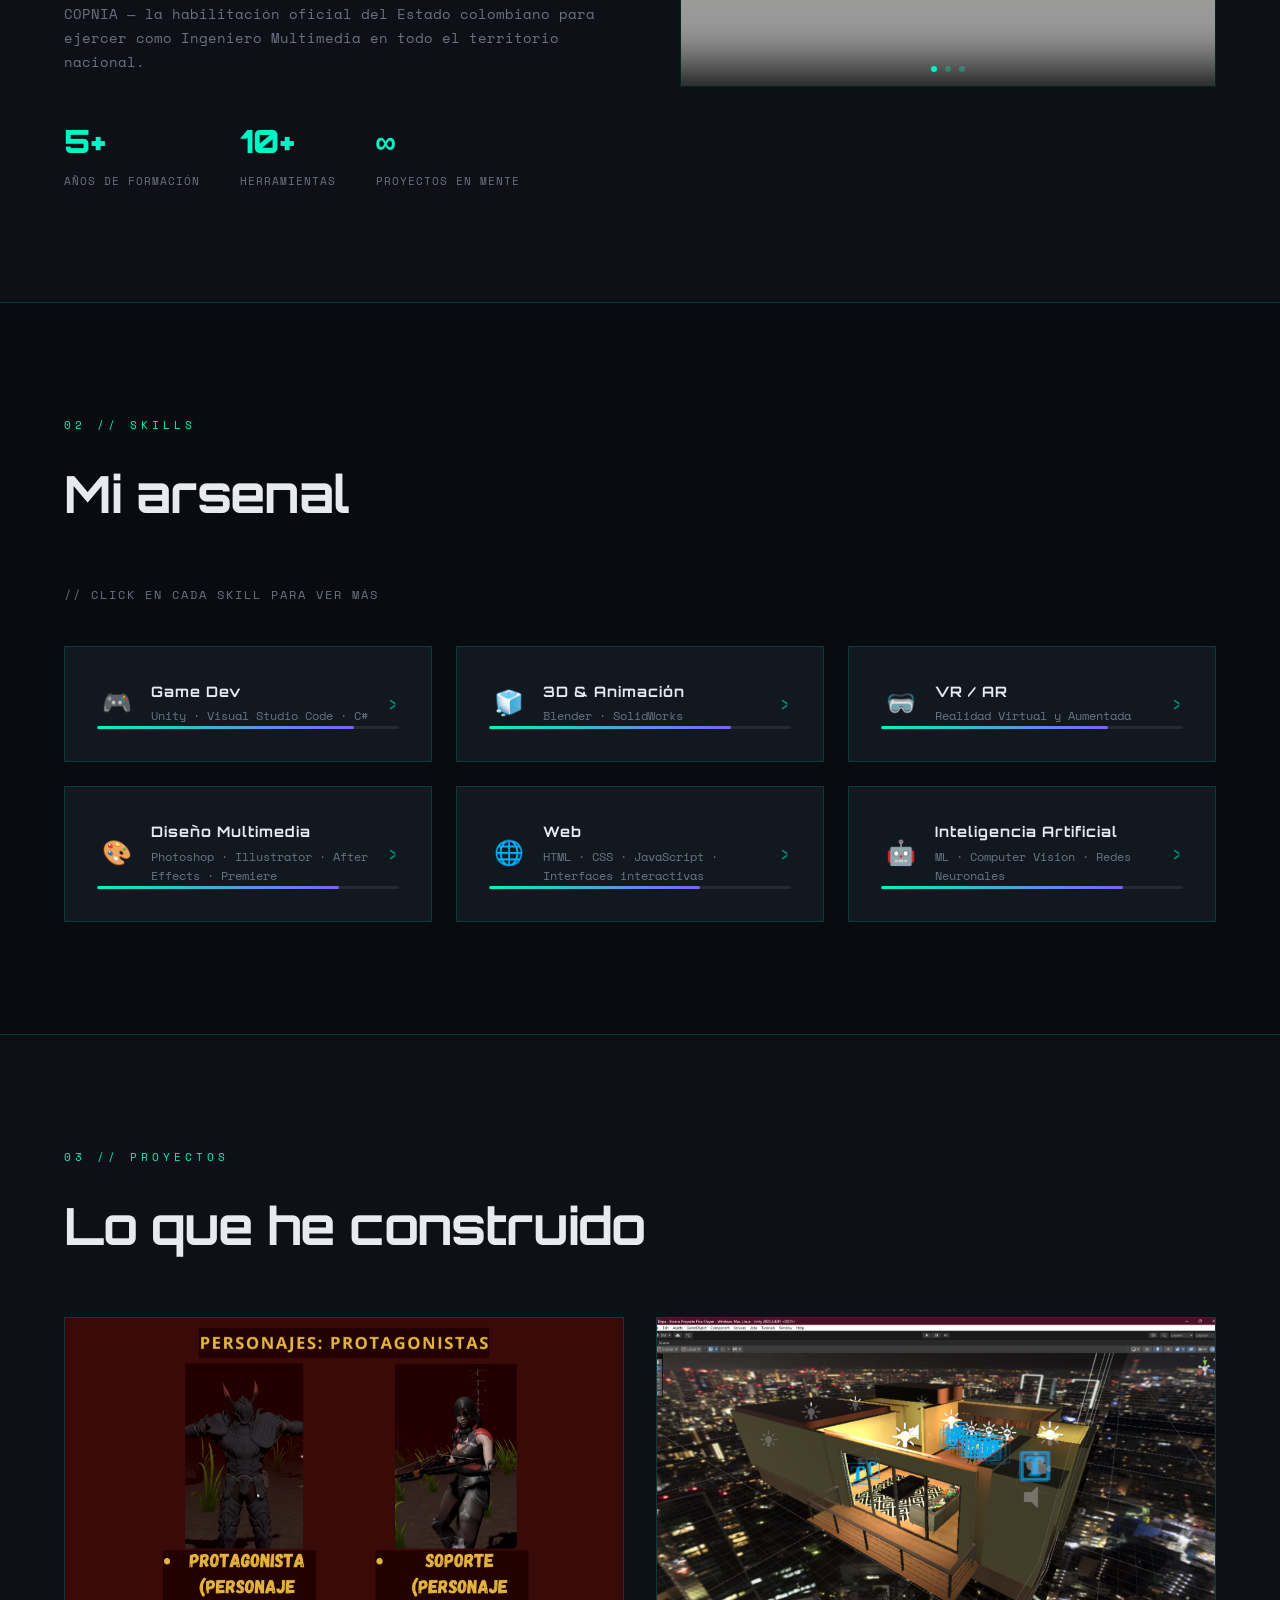
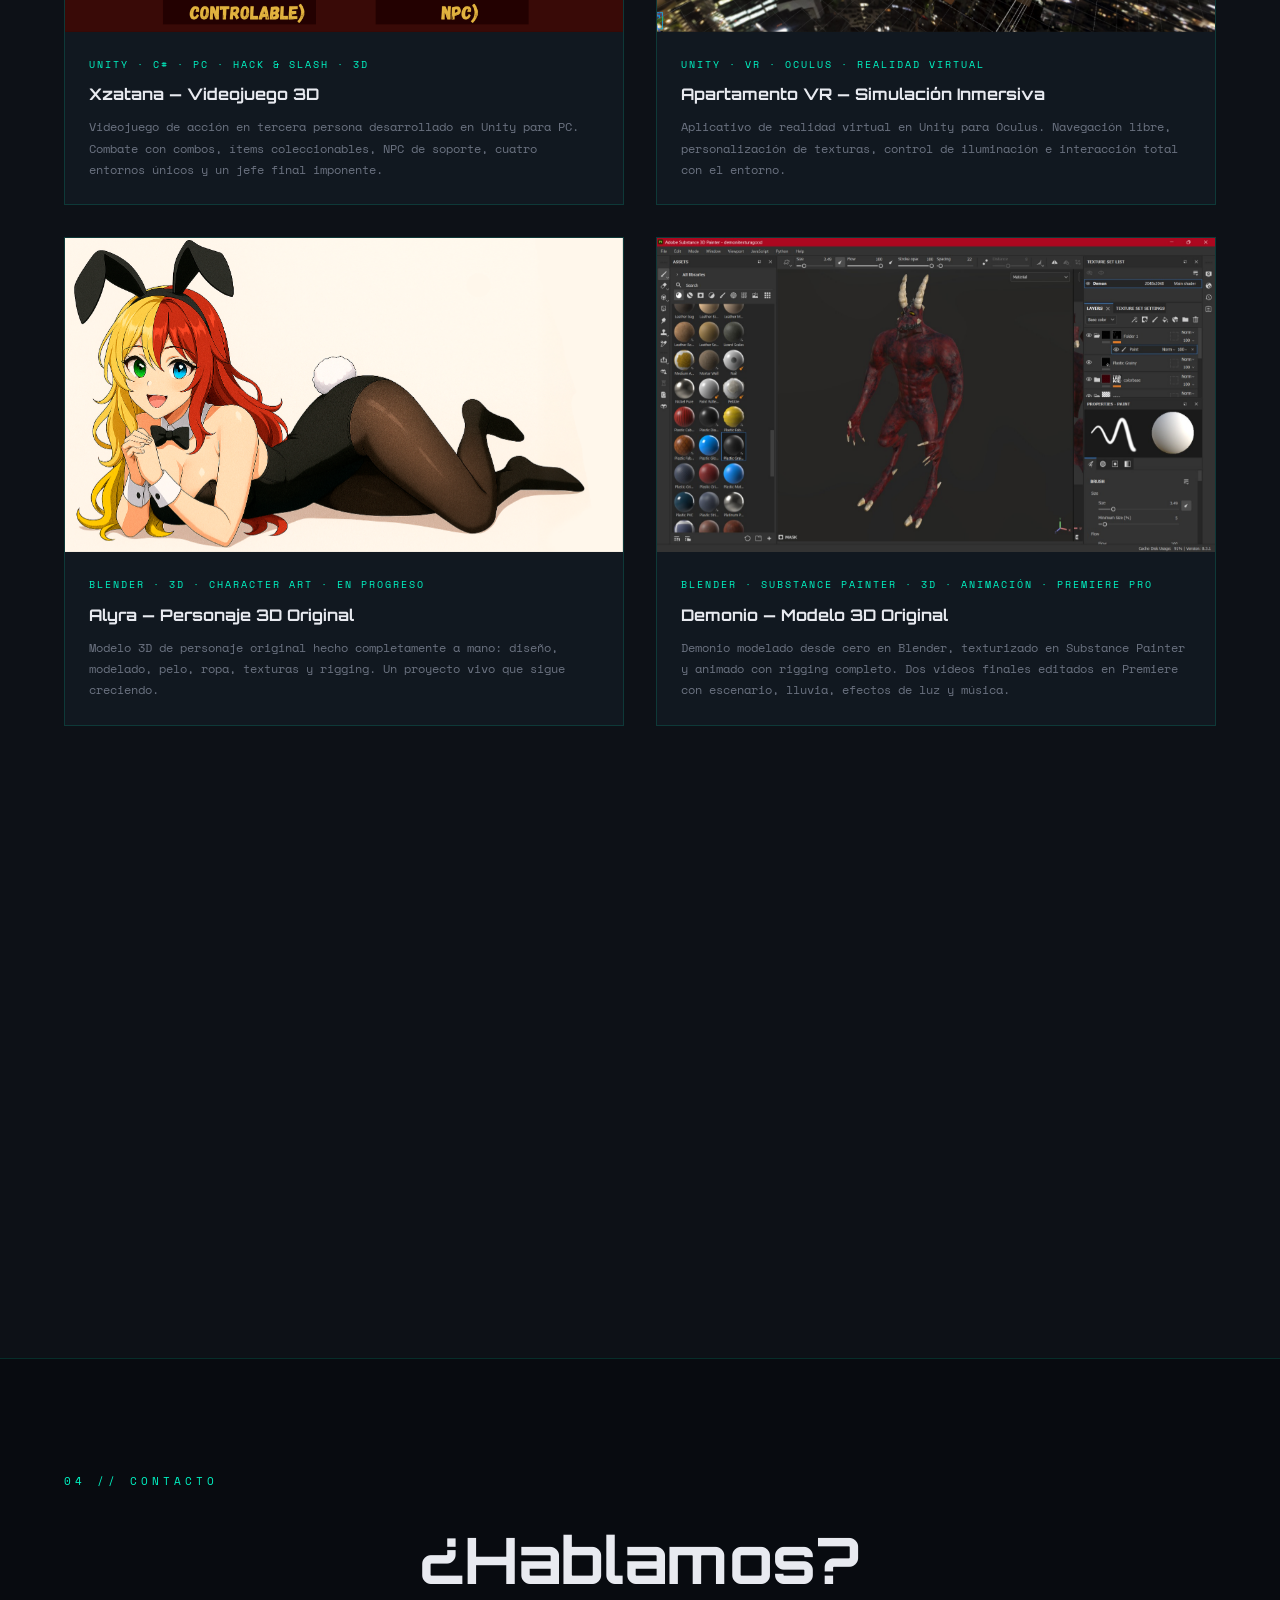
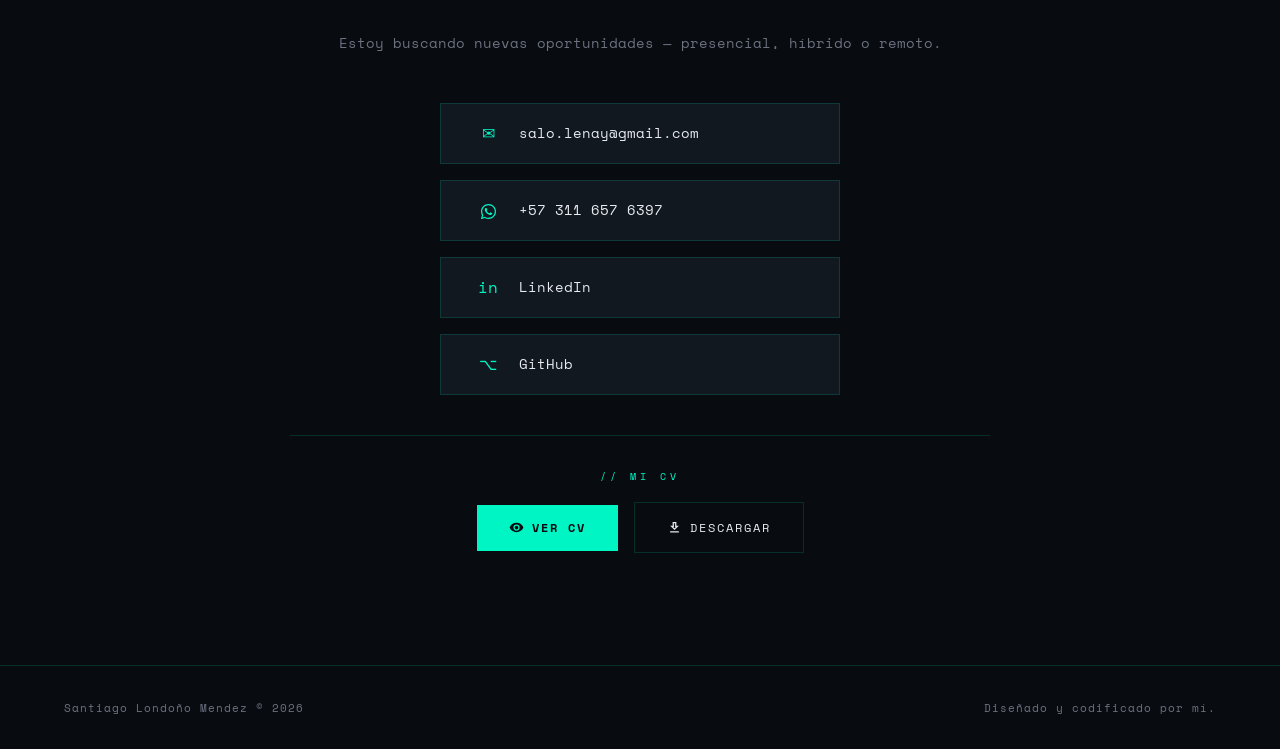
==== commit 23220644: "cv cv" ====
--- a/index.html
+++ b/index.html
@@ -1117,7 +1117,7 @@
           const isLocal = location.hostname === 'localhost' || location.hostname === '127.0.0.1';
           frame.src = isLocal
             ? 'Media/CV.pdf'
-            : 'https://drive.google.com/file/d/1oJ7gEYDwxJib_TCE5fsK7y4lDOuiMCqR/preview';
+            : 'https://drive.google.com/file/d/1ebOq8WIj8NP8zSsZbuTpk7gFX6UHqMds/preview';
         }
         modal.style.display = 'flex';
         document.body.style.overflow = 'hidden';
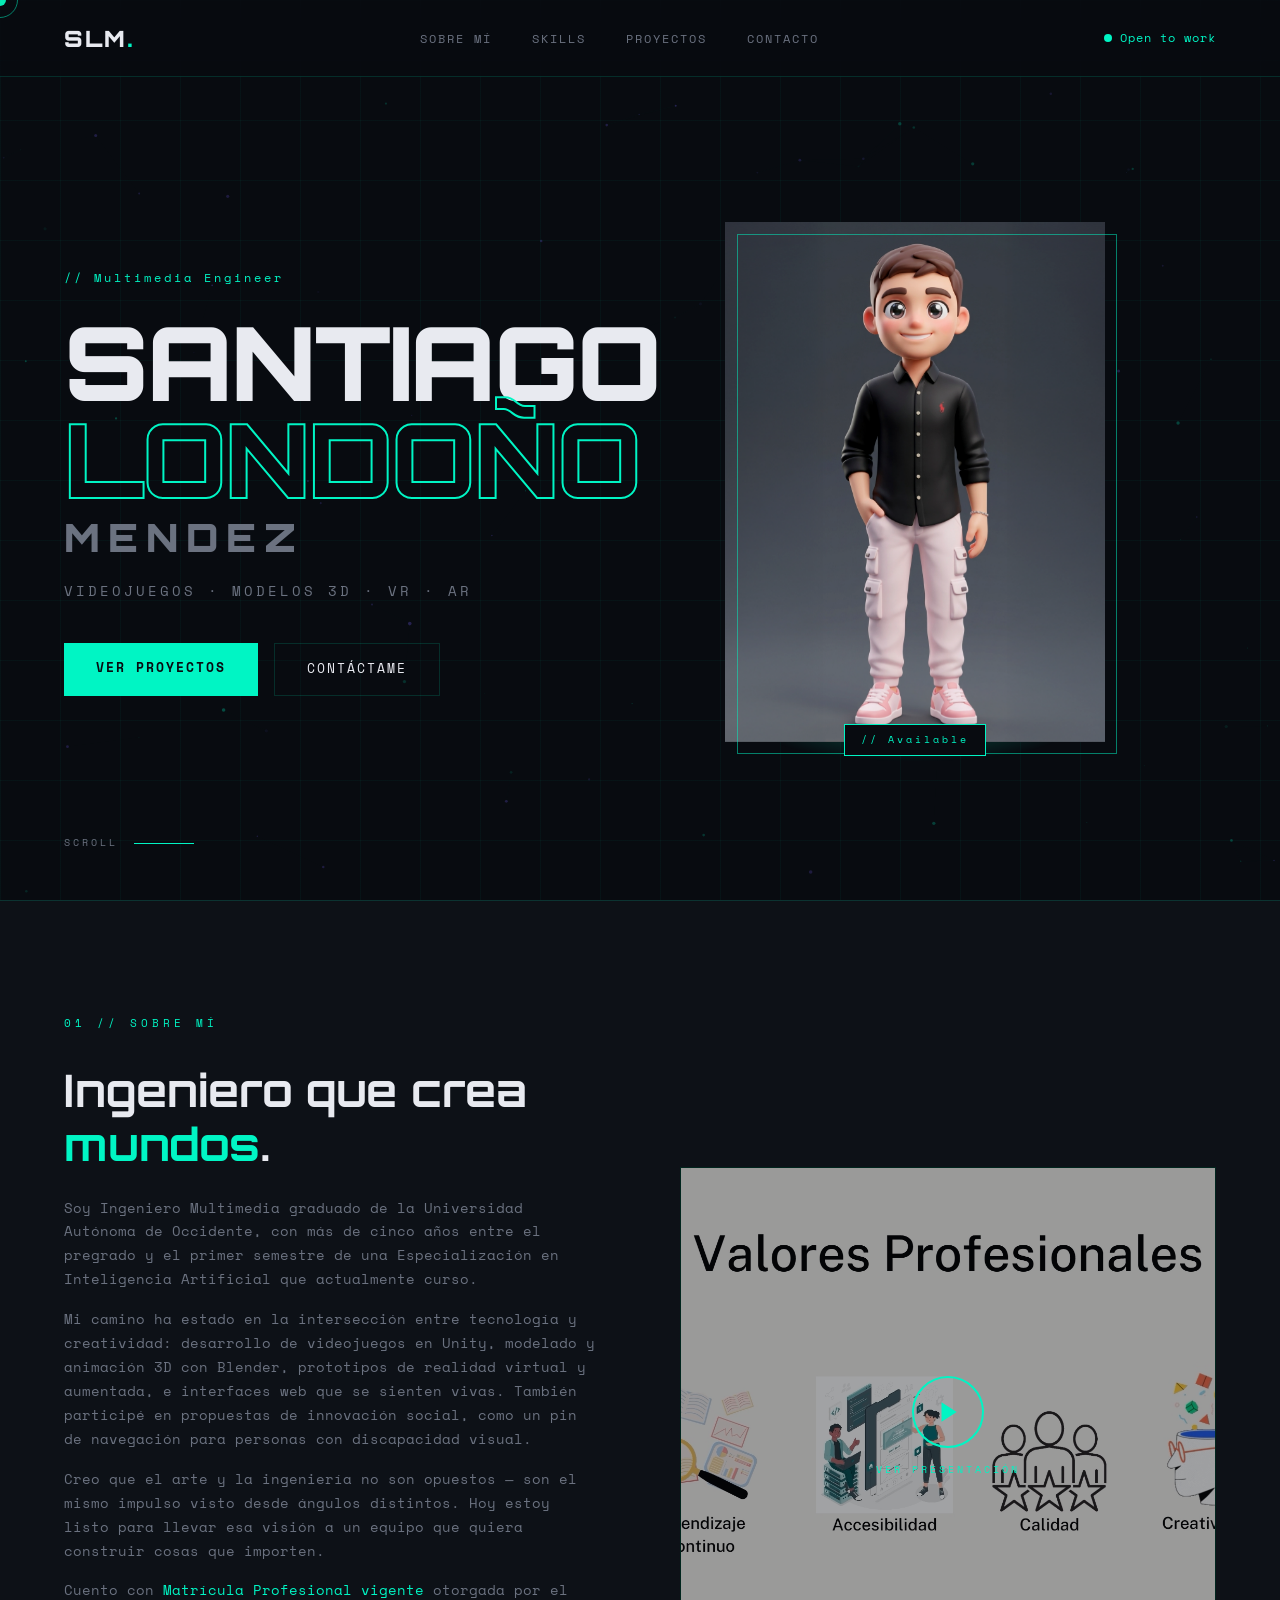
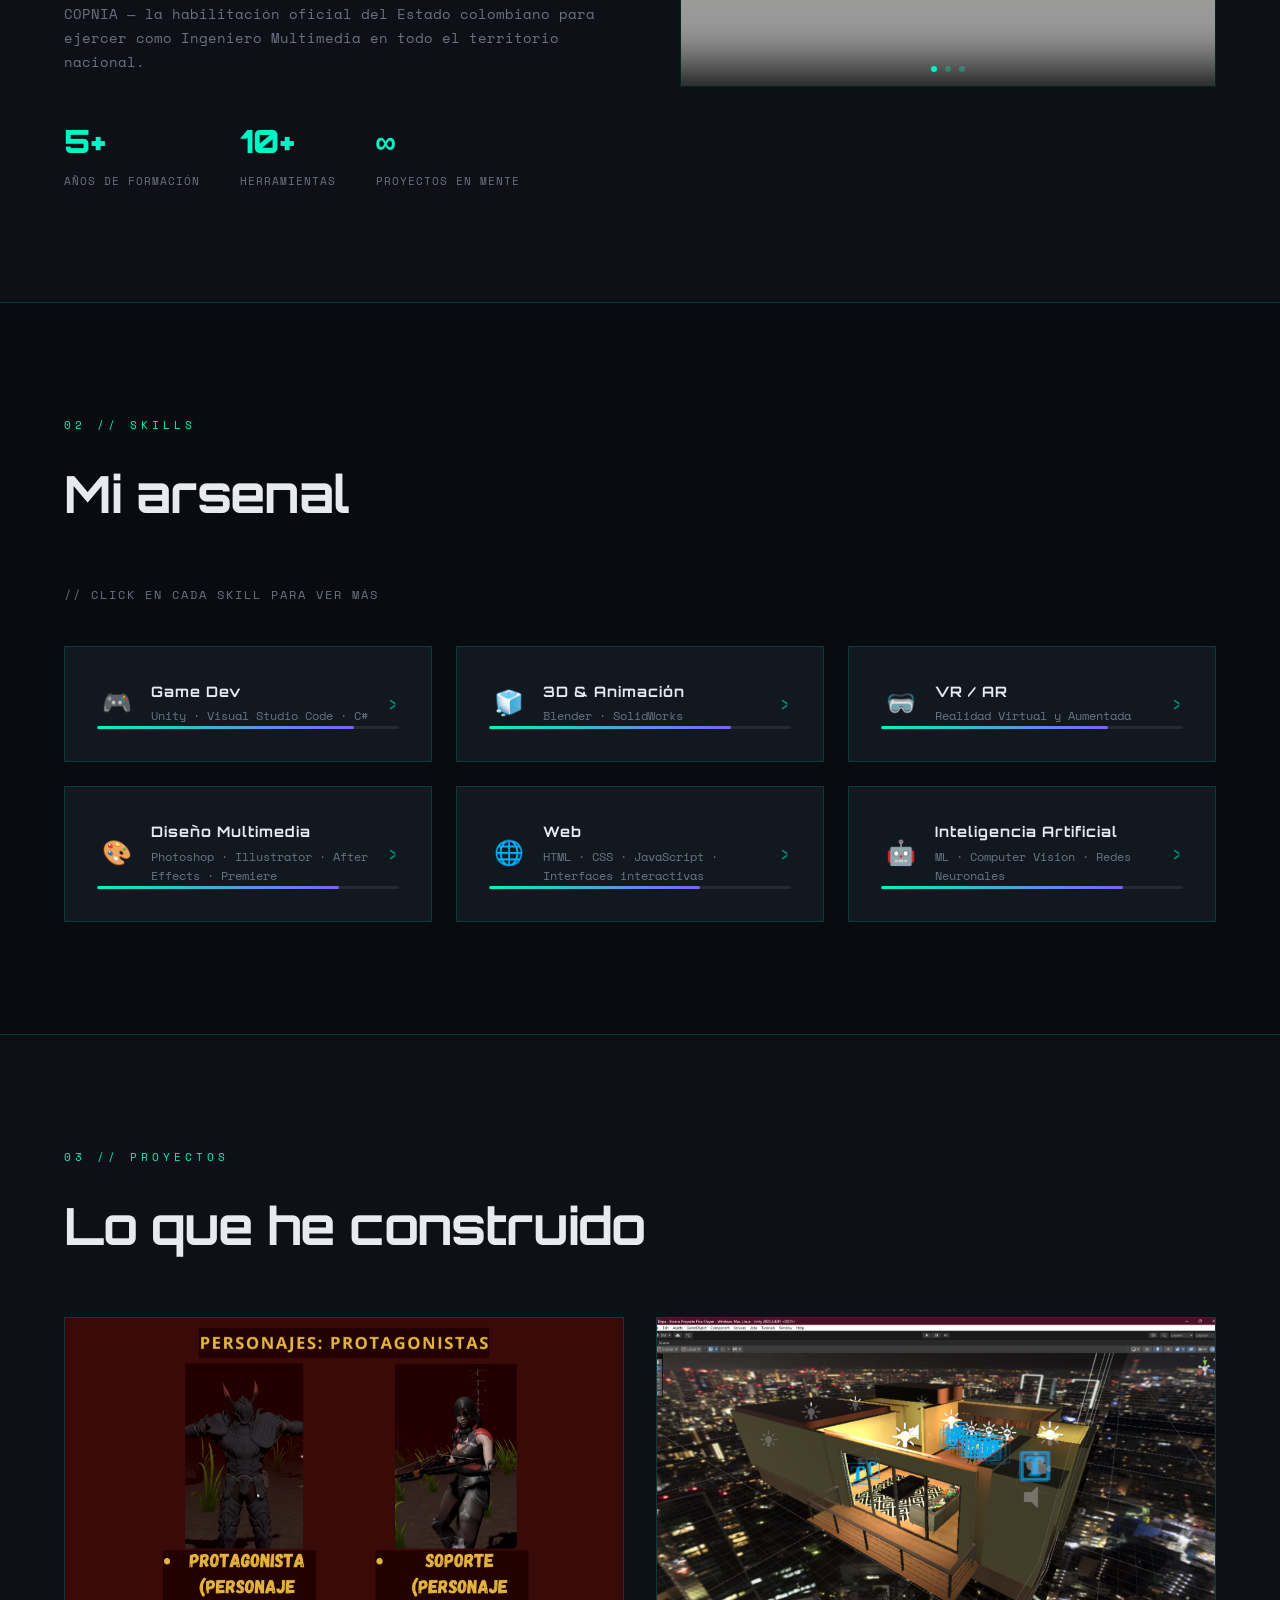
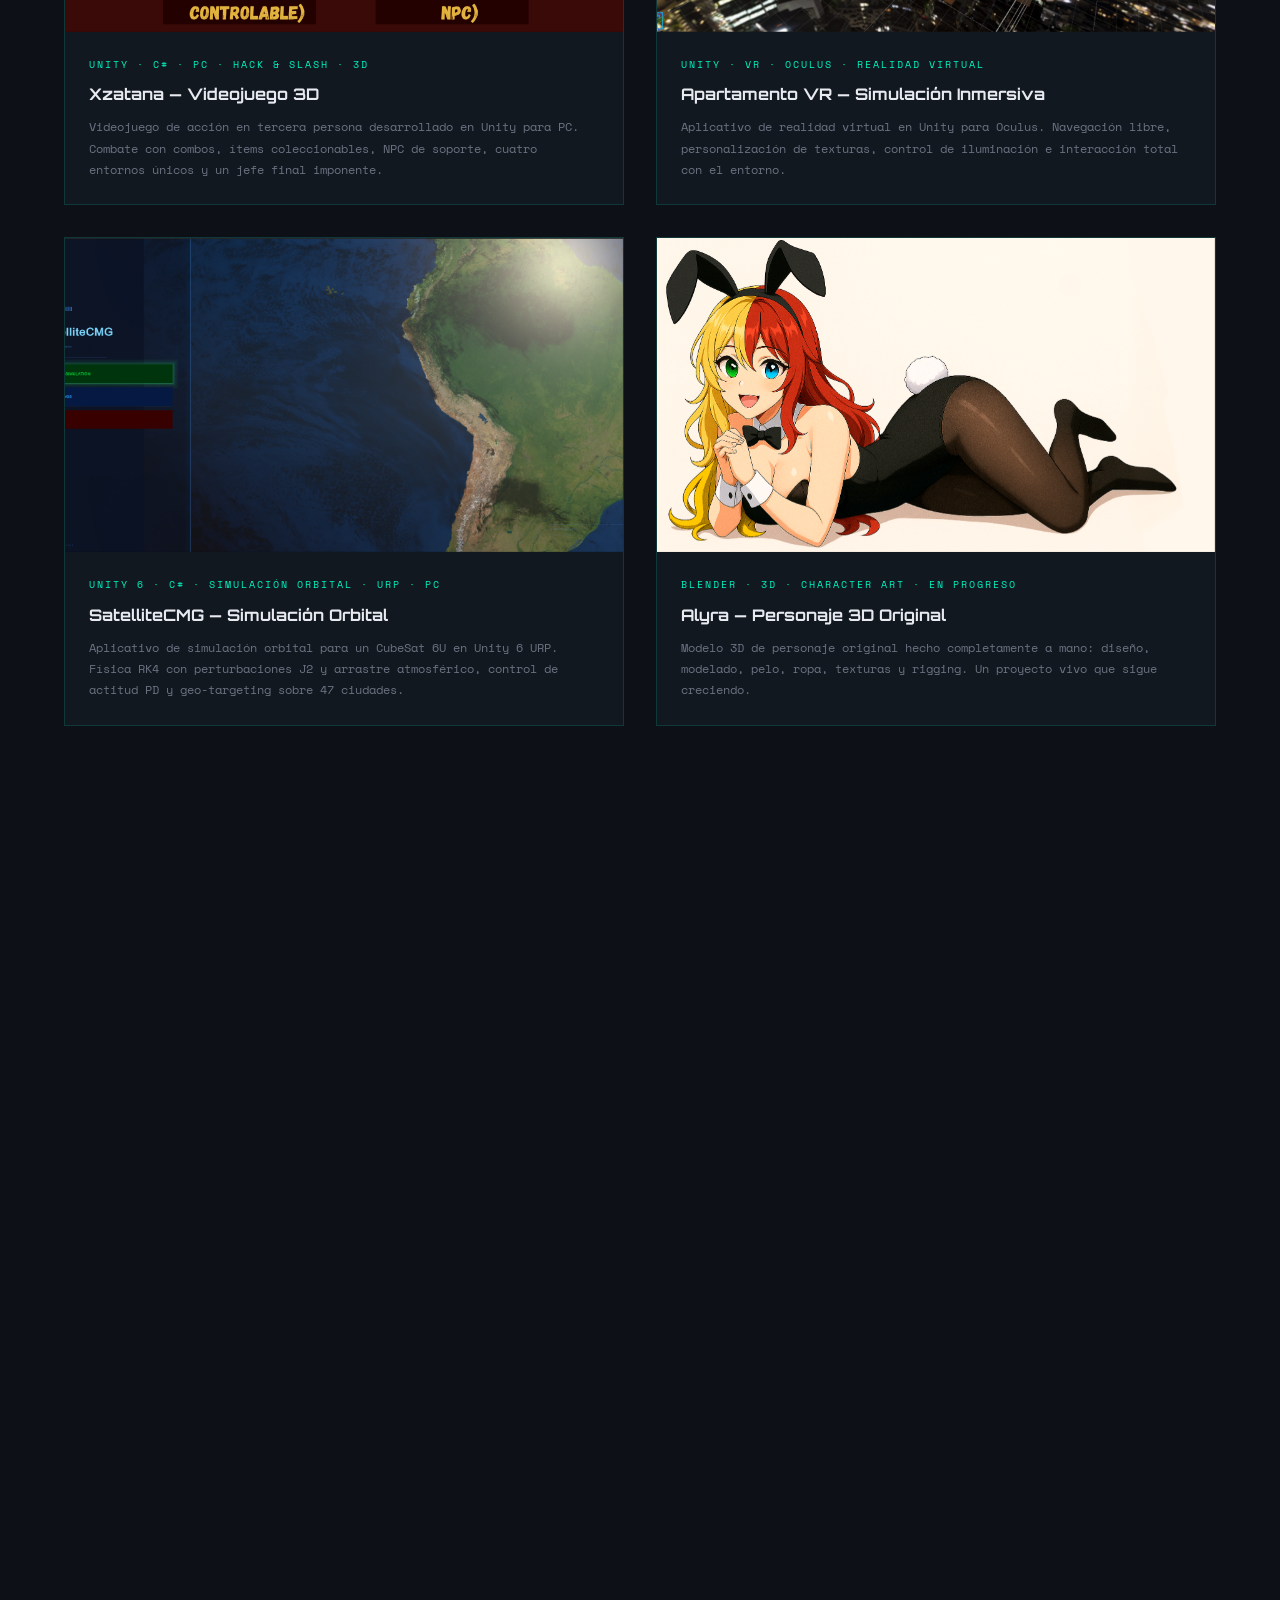
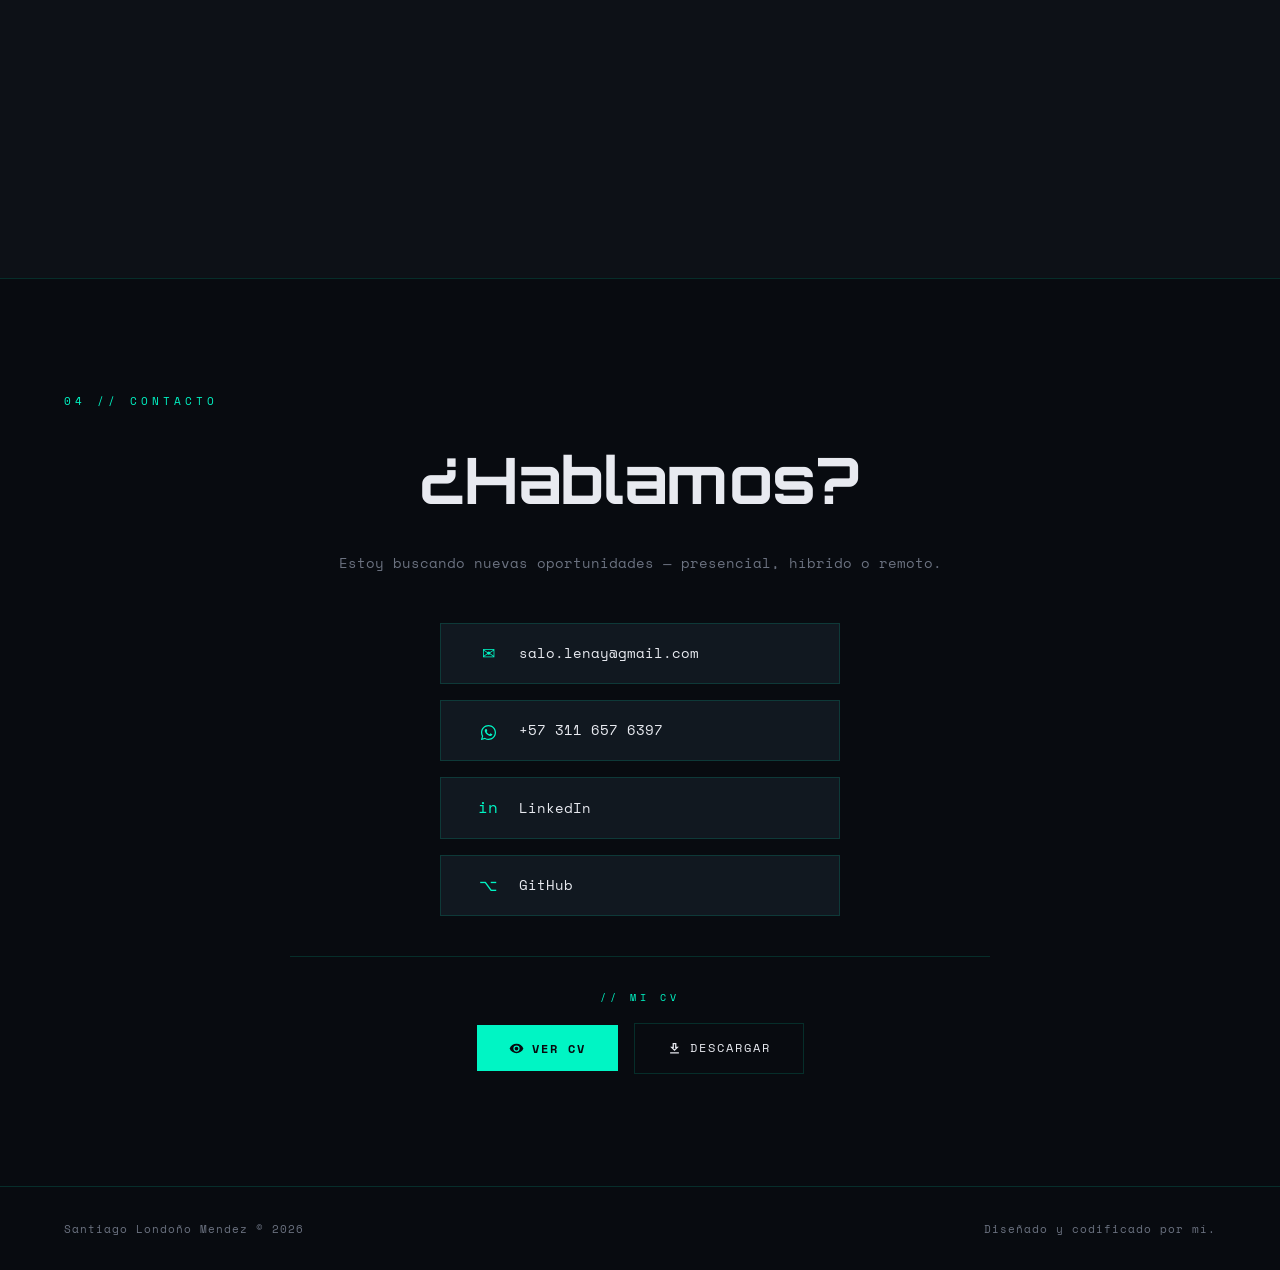
==== commit 87b3d2ff: "SatelliteCMG SatelliteCMG" ====
--- a/index.html
+++ b/index.html
@@ -453,6 +453,20 @@
           <span class="proyecto-tag">Unity · VR · Oculus · Realidad Virtual</span>
           <h3>Apartamento VR — Simulación Inmersiva</h3>
           <p>Aplicativo de realidad virtual en Unity para Oculus. Navegación libre, personalización de texturas, control de iluminación e interacción total con el entorno.</p>
+        </div>
+      </div>
+      <div class="proyecto-card reveal" data-delay="1">
+        <div class="proyecto-img" style="position:relative; overflow:hidden; background:#040c14;">
+          <img id="sat-slide-1" src="Satelite/Menu.png" alt="SatelliteCMG — Menú principal"
+            style="width:100%;height:100%;object-fit:cover;object-position:center center;position:absolute;inset:0;opacity:1;transition:opacity 1.2s ease;will-change:opacity;"/>
+          <img id="sat-slide-2" src="Satelite/Simulacion.png" alt="SatelliteCMG — Simulación orbital"
+            style="width:100%;height:100%;object-fit:cover;object-position:center center;position:absolute;inset:0;opacity:0;transition:opacity 1.2s ease;will-change:opacity;"/>
+          <div class="proyecto-overlay"><a href="satelite.html" class="proyecto-link">Ver más →</a></div>
+        </div>
+        <div class="proyecto-info">
+          <span class="proyecto-tag">Unity 6 · C# · Simulación Orbital · URP · PC</span>
+          <h3>SatelliteCMG — Simulación Orbital</h3>
+          <p>Aplicativo de simulación orbital para un CubeSat 6U en Unity 6 URP. Física RK4 con perturbaciones J2 y arrastre atmosférico, control de actitud PD y geo-targeting sobre 47 ciudades.</p>
         </div>
       </div>
       <div class="proyecto-card reveal" data-delay="1">
@@ -1104,6 +1118,21 @@
       }, 3500);
     })();
 
+    /* ── SatelliteCMG card slideshow (2 imágenes) ── */
+    (function satSlide() {
+      const s1 = document.getElementById('sat-slide-1');
+      const s2 = document.getElementById('sat-slide-2');
+      if (!s1 || !s2) return;
+      let showing = 1;
+      setInterval(() => {
+        if (showing === 1) {
+          s1.style.opacity = '0'; s2.style.opacity = '1'; showing = 2;
+        } else {
+          s2.style.opacity = '0'; s1.style.opacity = '1'; showing = 1;
+        }
+      }, 3500);
+    })();
+
     /* ── CV Modal ── */
     (function cvModal() {
       const modal    = document.getElementById('cv-modal');
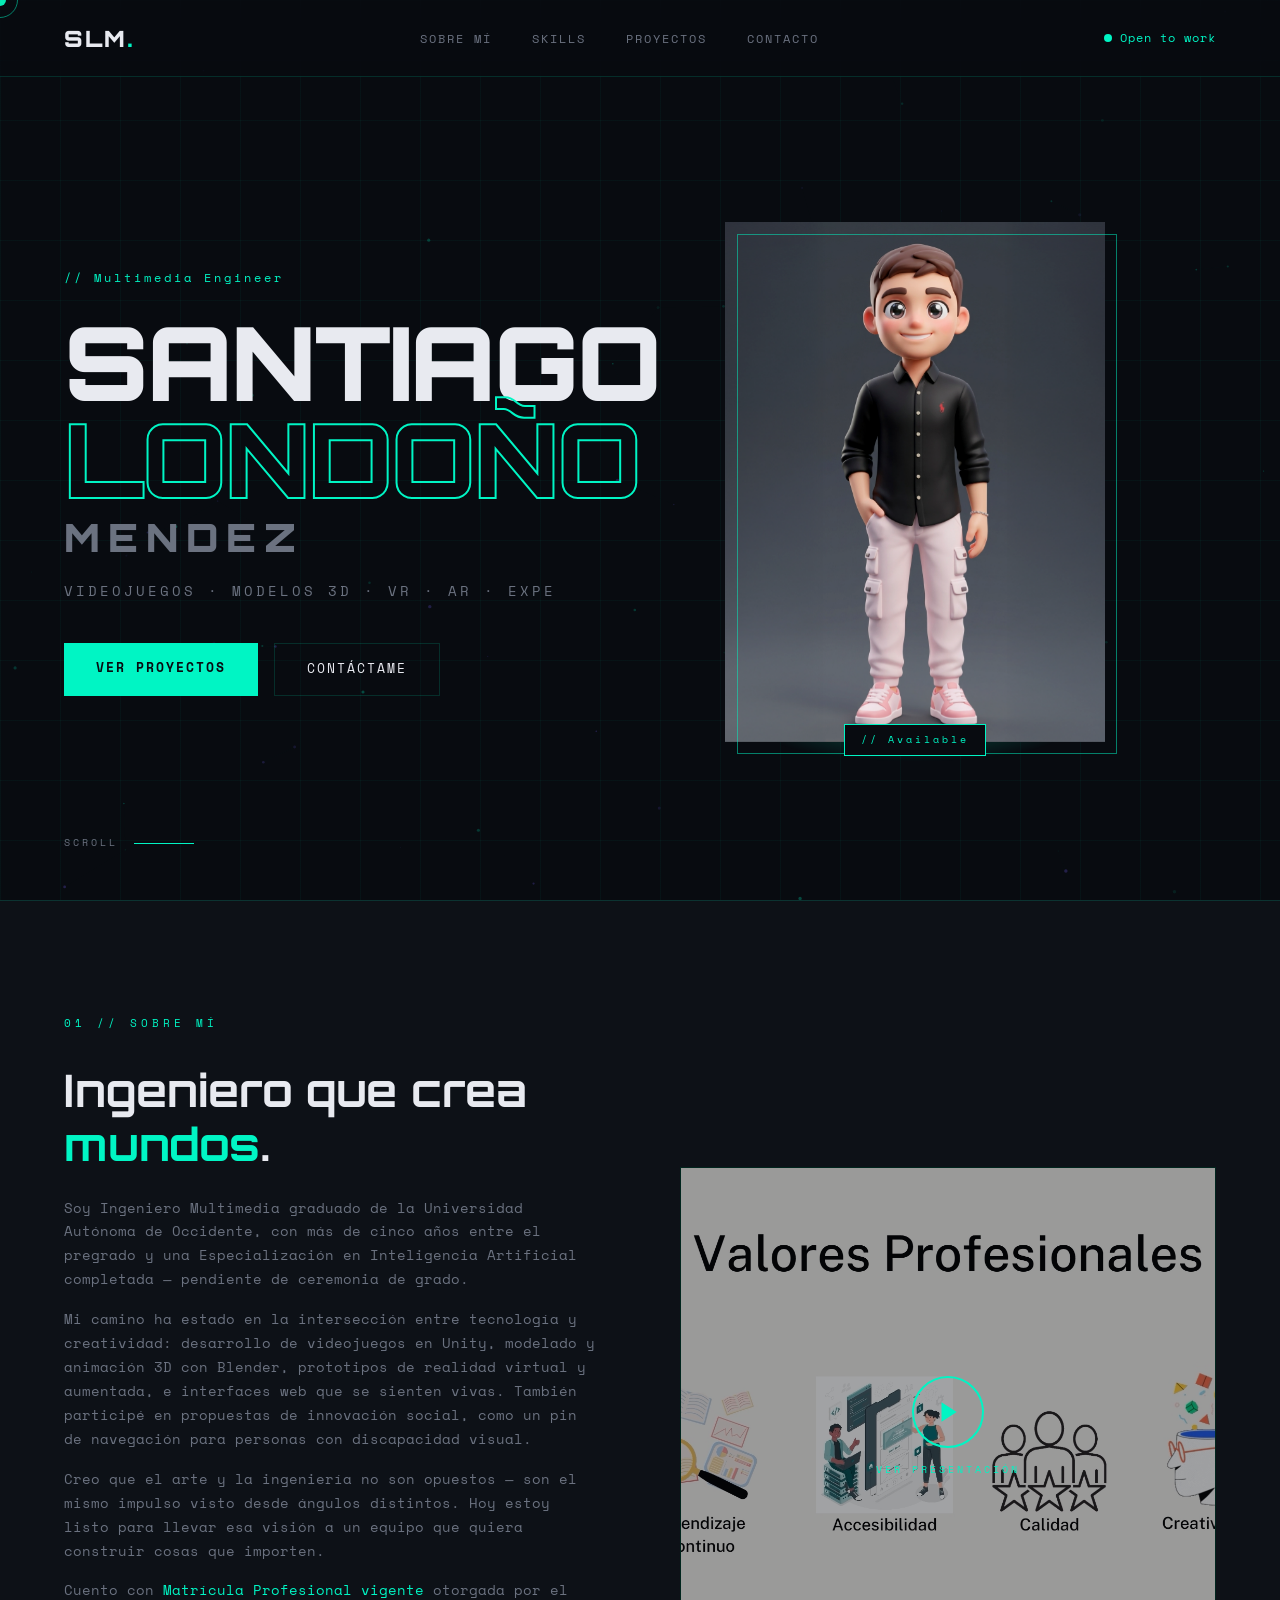
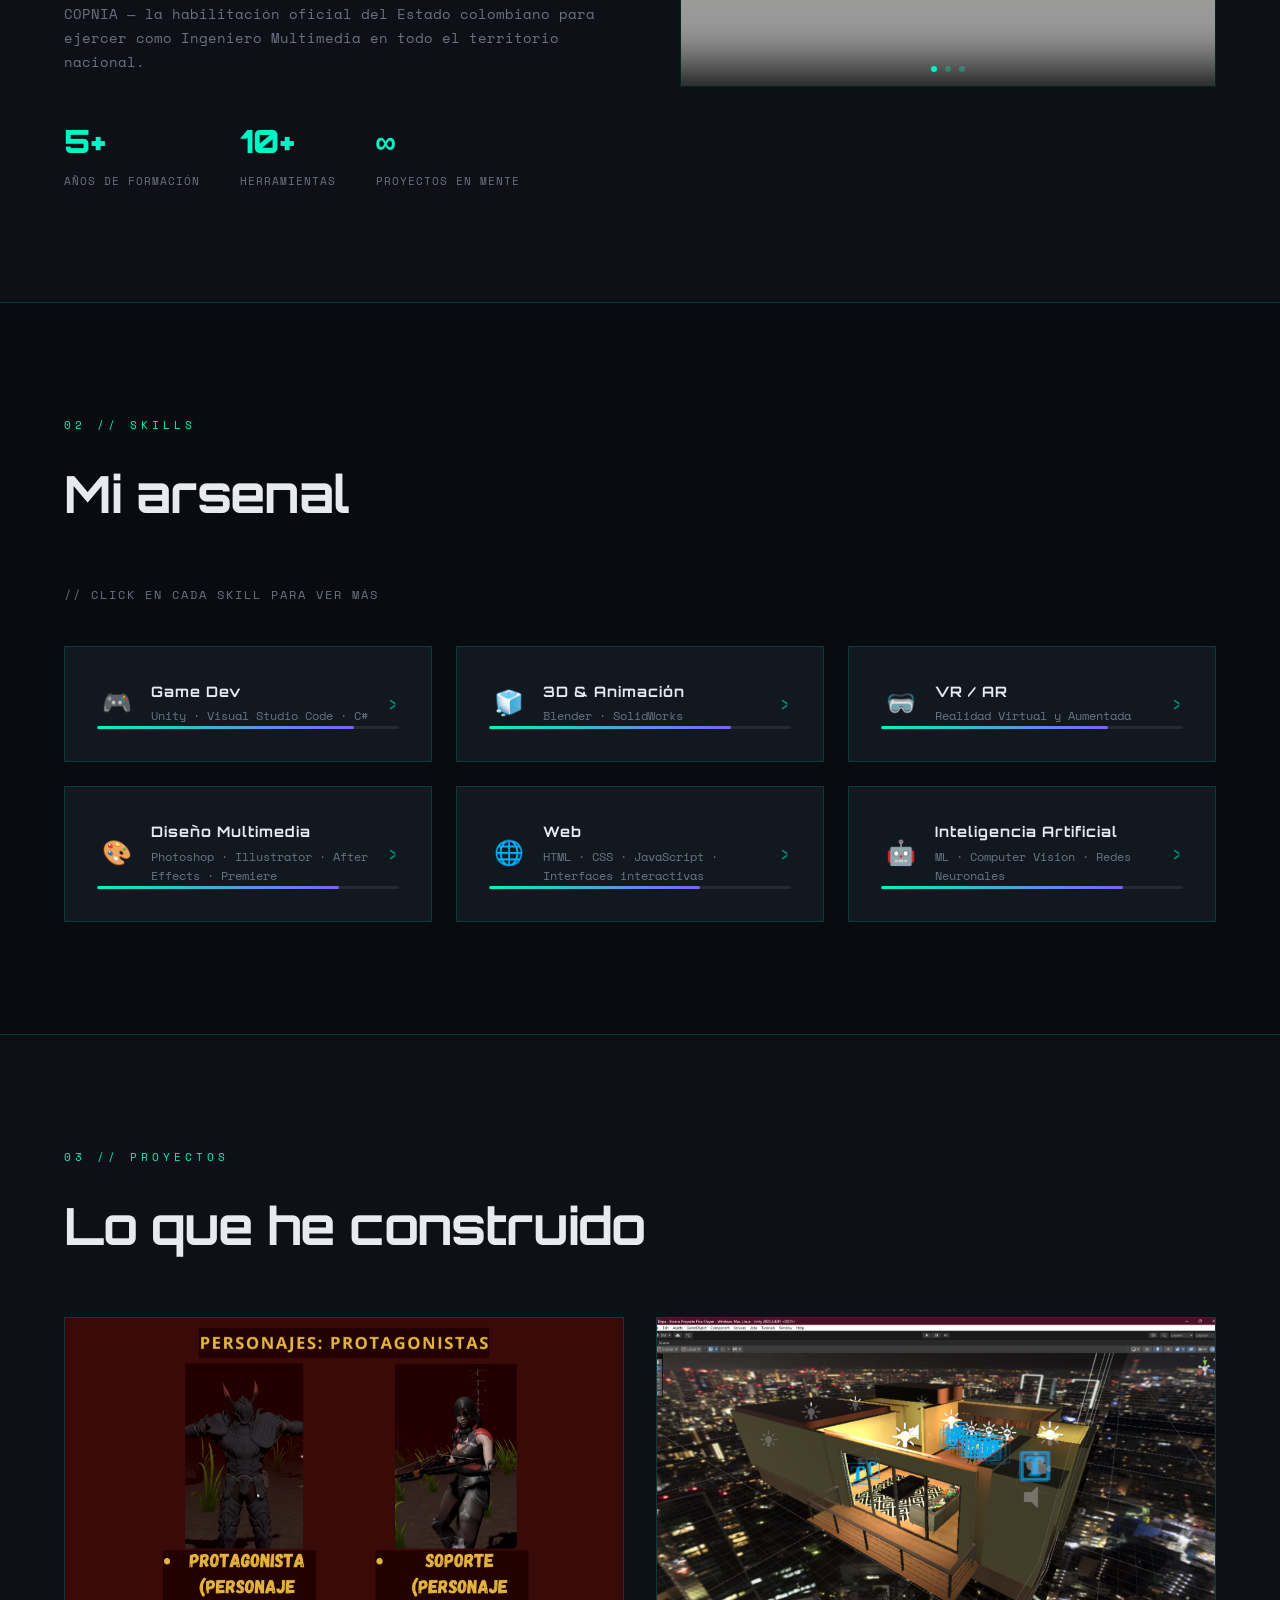
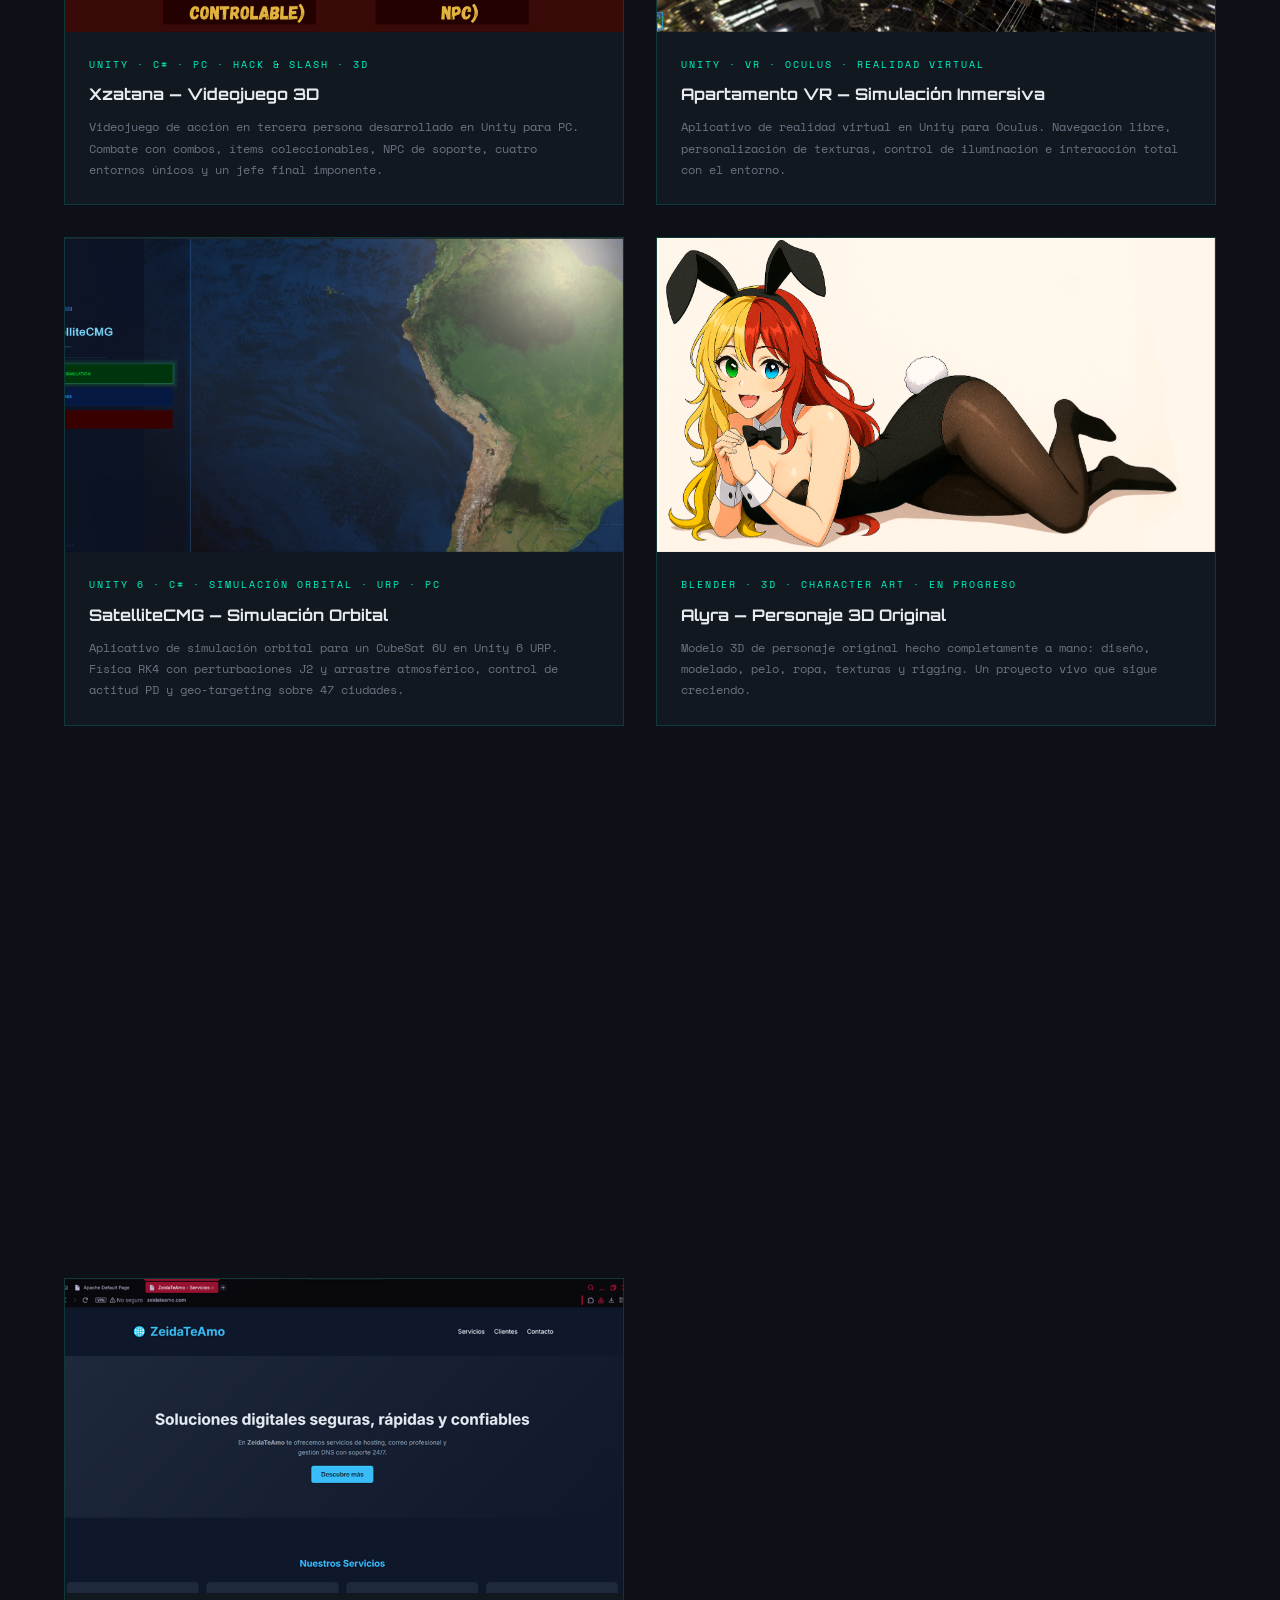
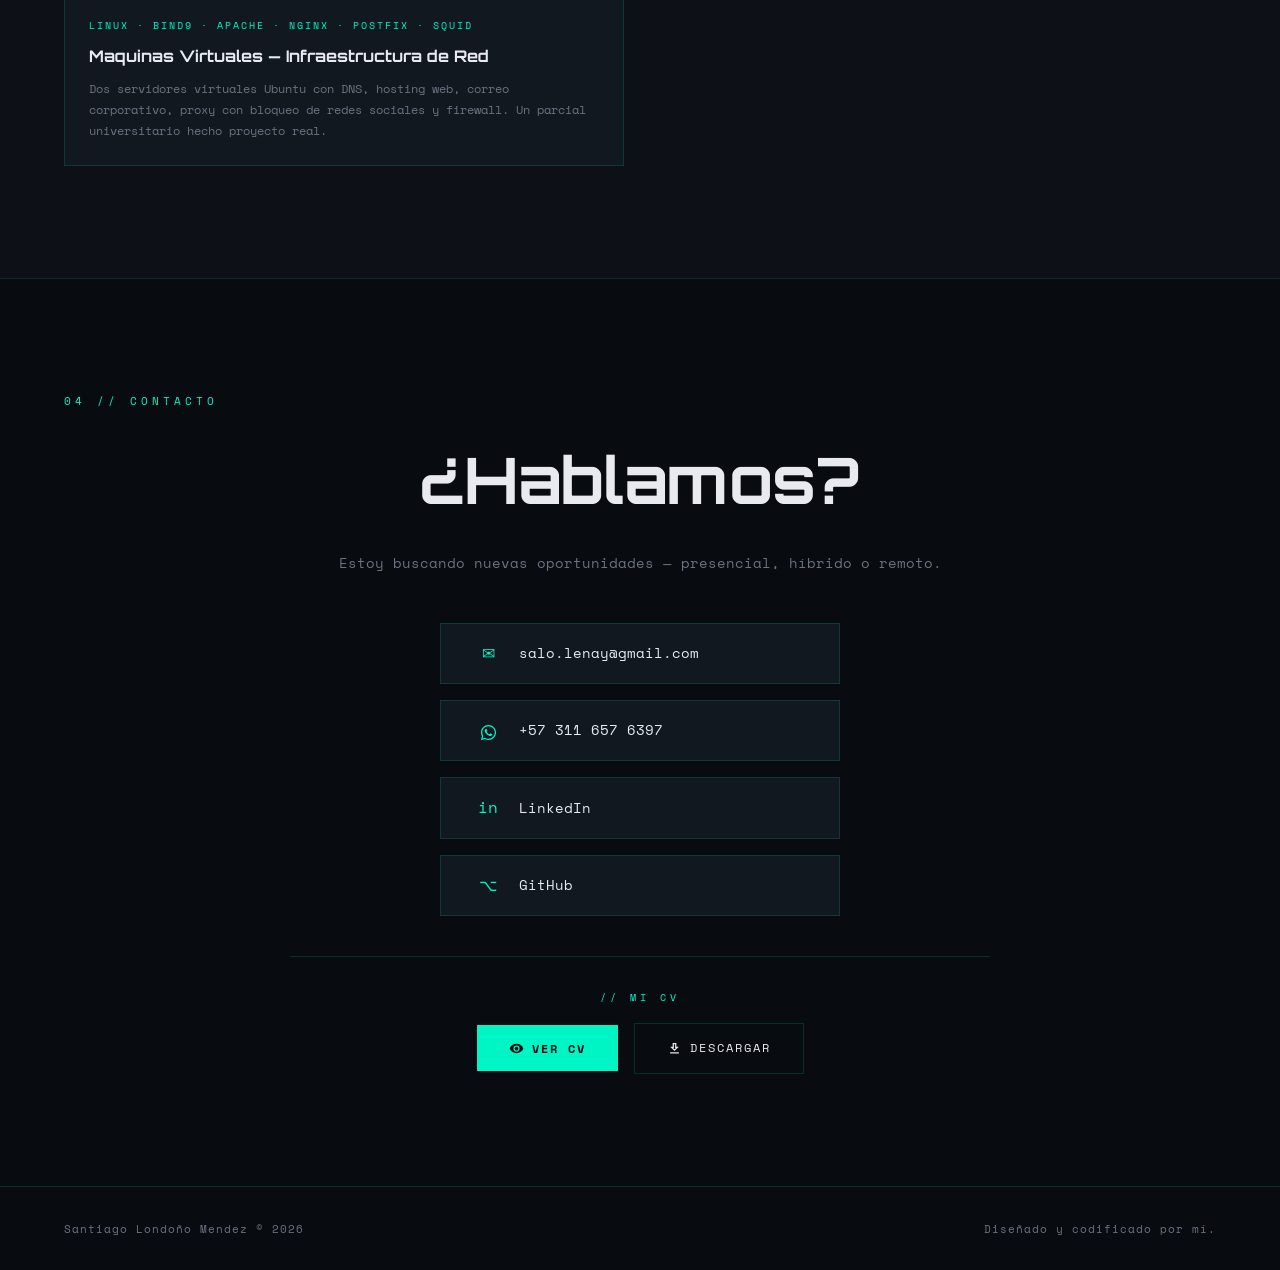
==== commit 962c809c: "Update index.html" ====
--- a/index.html
+++ b/index.html
@@ -85,8 +85,8 @@
         <h2>Ingeniero que crea <span class="accent">mundos</span>.</h2>
         <p>
           Soy Ingeniero Multimedia graduado de la Universidad Autónoma de Occidente,
-          con más de cinco años entre el pregrado y el primer semestre de una
-          Especialización en Inteligencia Artificial que actualmente curso.
+          con más de cinco años entre el pregrado y una
+          Especialización en Inteligencia Artificial completada — pendiente de ceremonia de grado.
         </p>
         <p>
           Mi camino ha estado en la intersección entre tecnología y creatividad:
@@ -406,7 +406,7 @@
             <div class="skill-ev-item">→ Modelos de segmentación y detección de objetos con datasets propios</div>
             <div class="skill-ev-item">→ Datasets anotados y entrenados manualmente para casos reales</div>
             <div class="skill-ev-item">→ Aplicativos con modelos preentrenados adaptados a problemas específicos</div>
-            <div class="skill-ev-item">→ Especialización universitaria finalizando — base técnica sólida</div>
+            <div class="skill-ev-item">→ Especialización en Inteligencia Artificial completada — pendiente de grado</div>
           </div>
         </div>
       </div>
